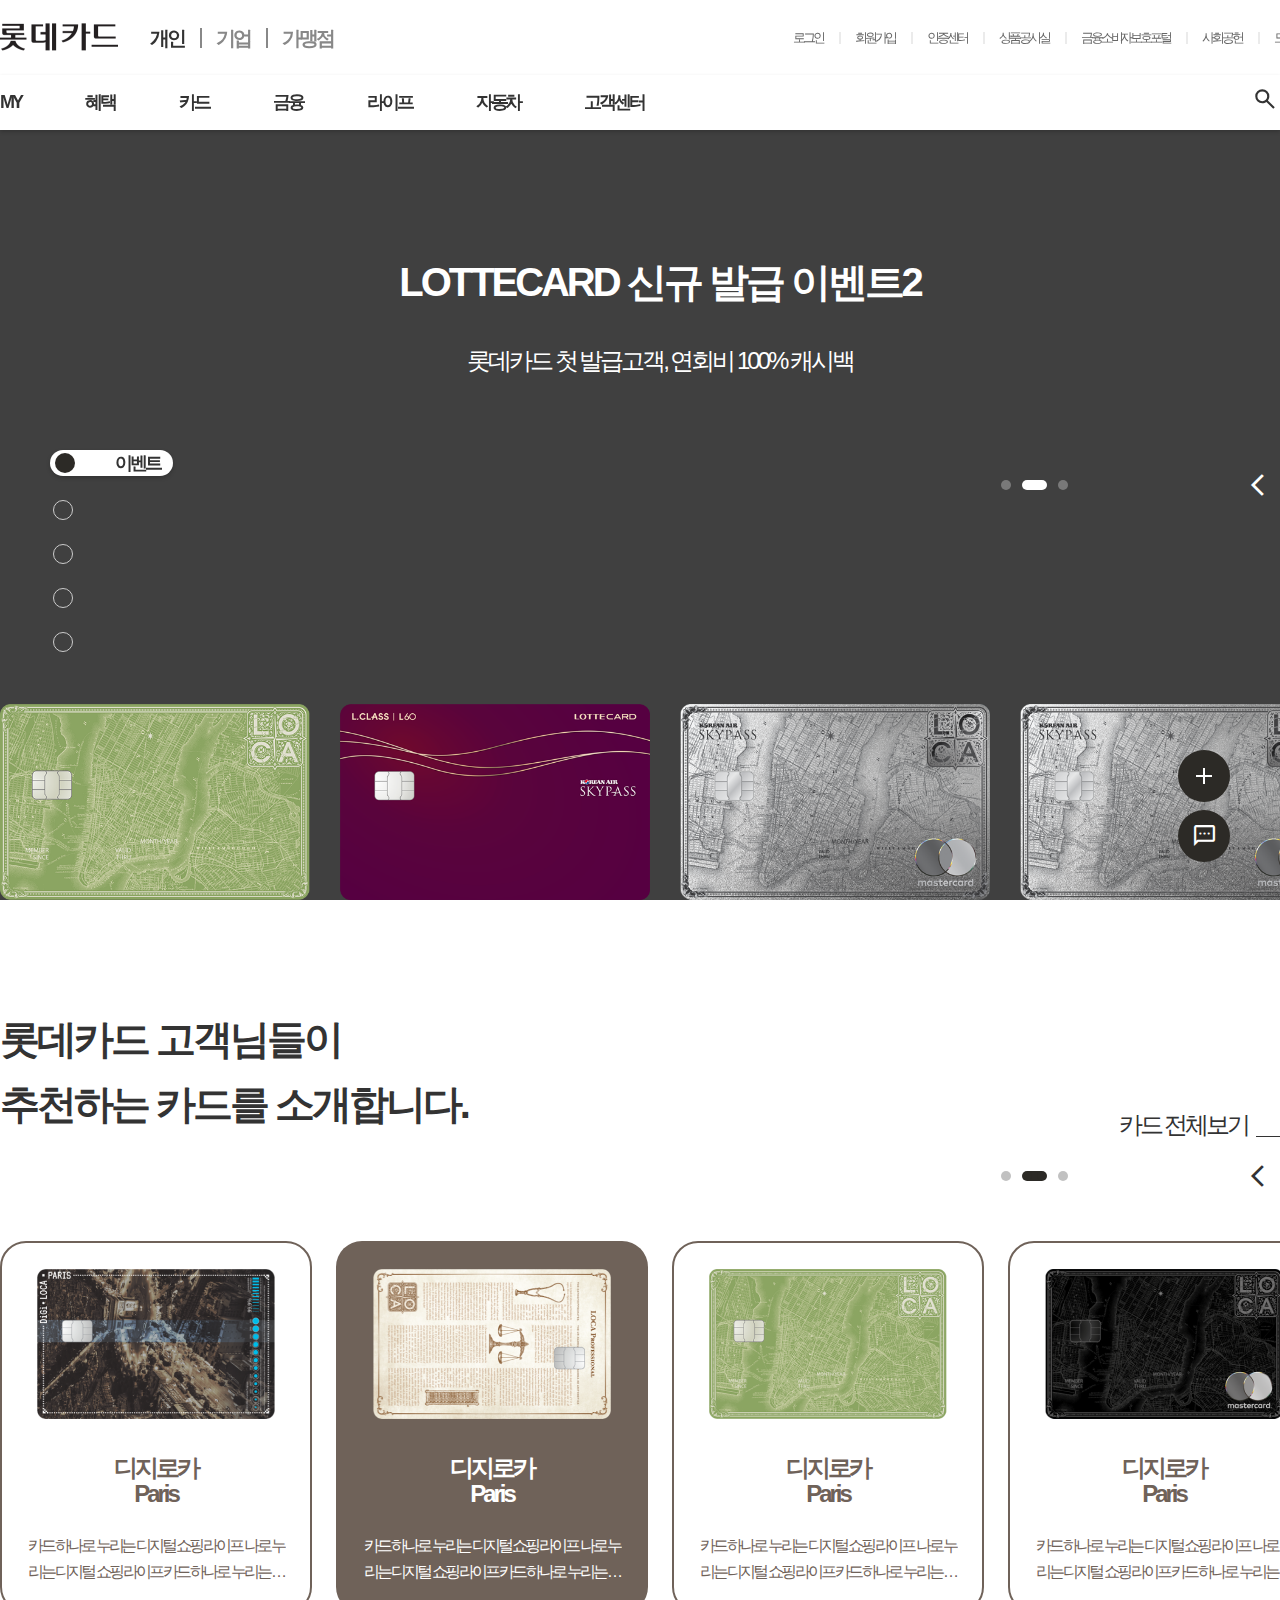
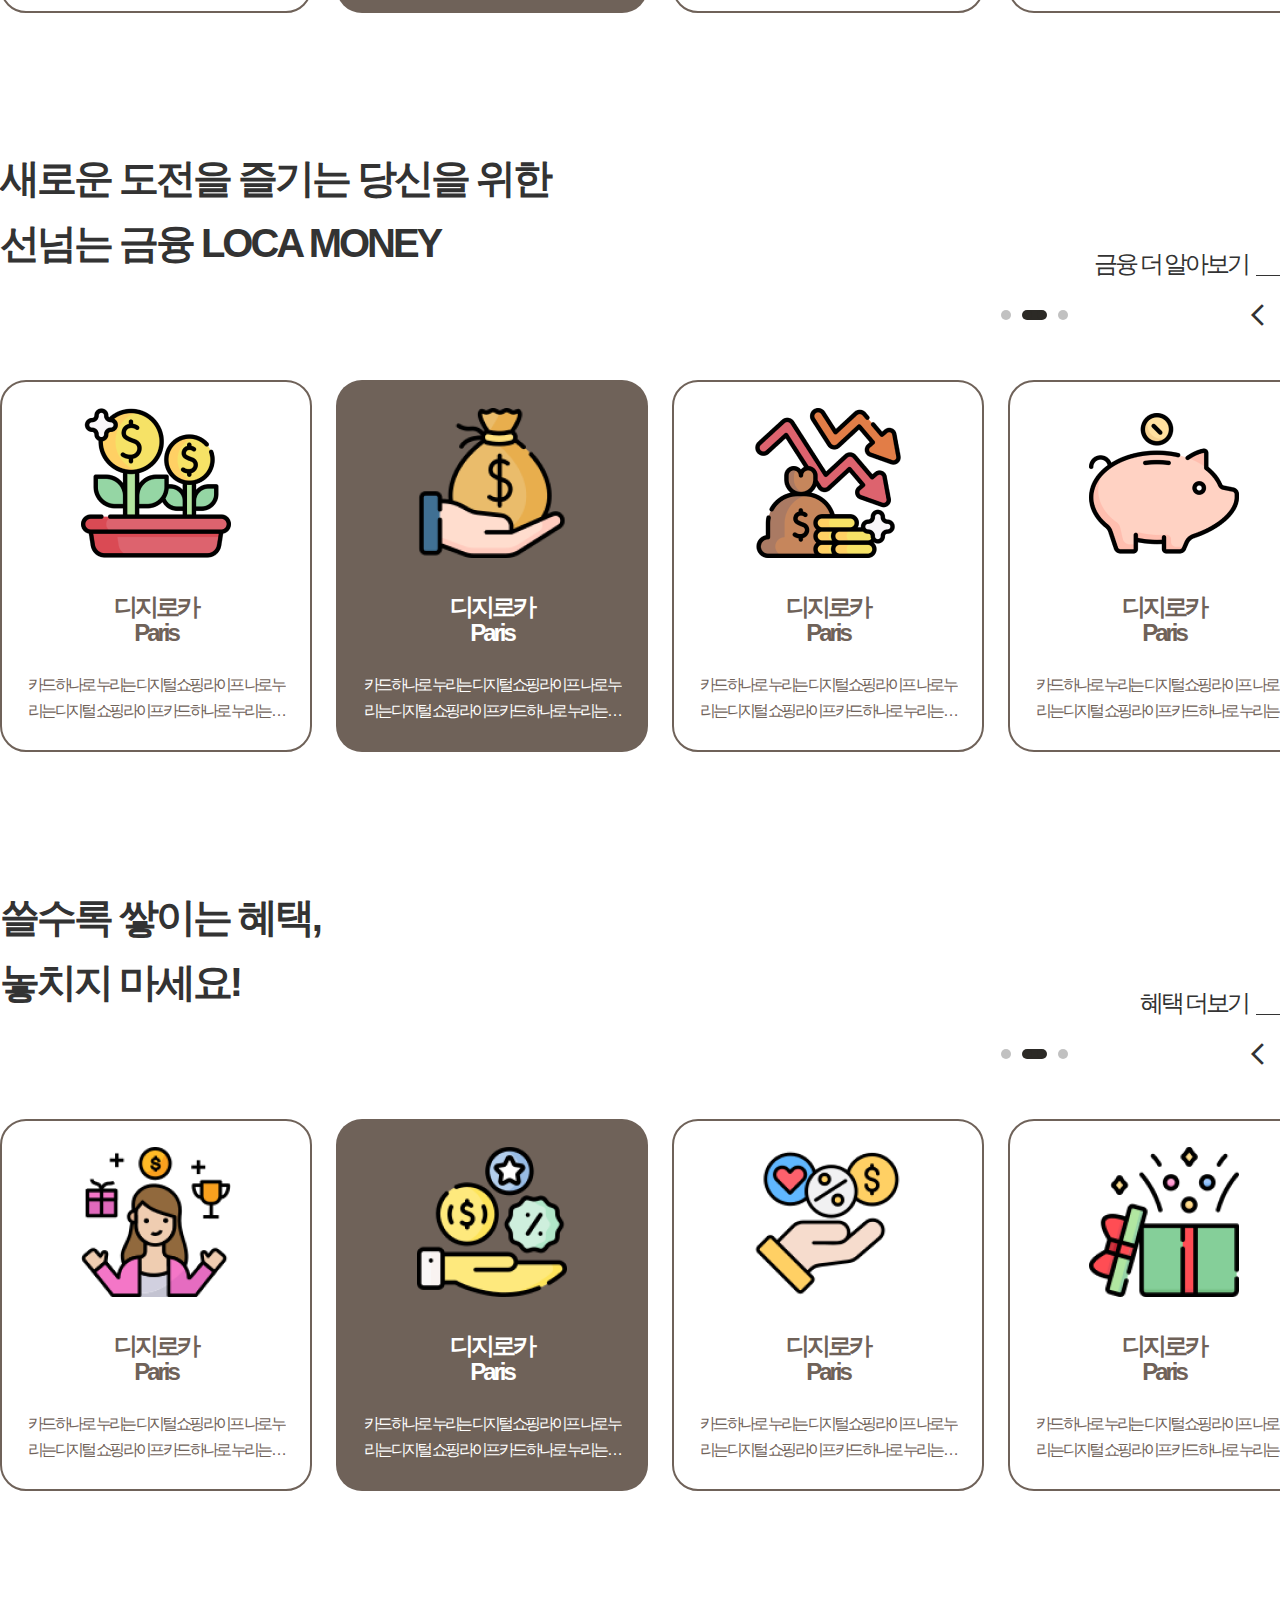
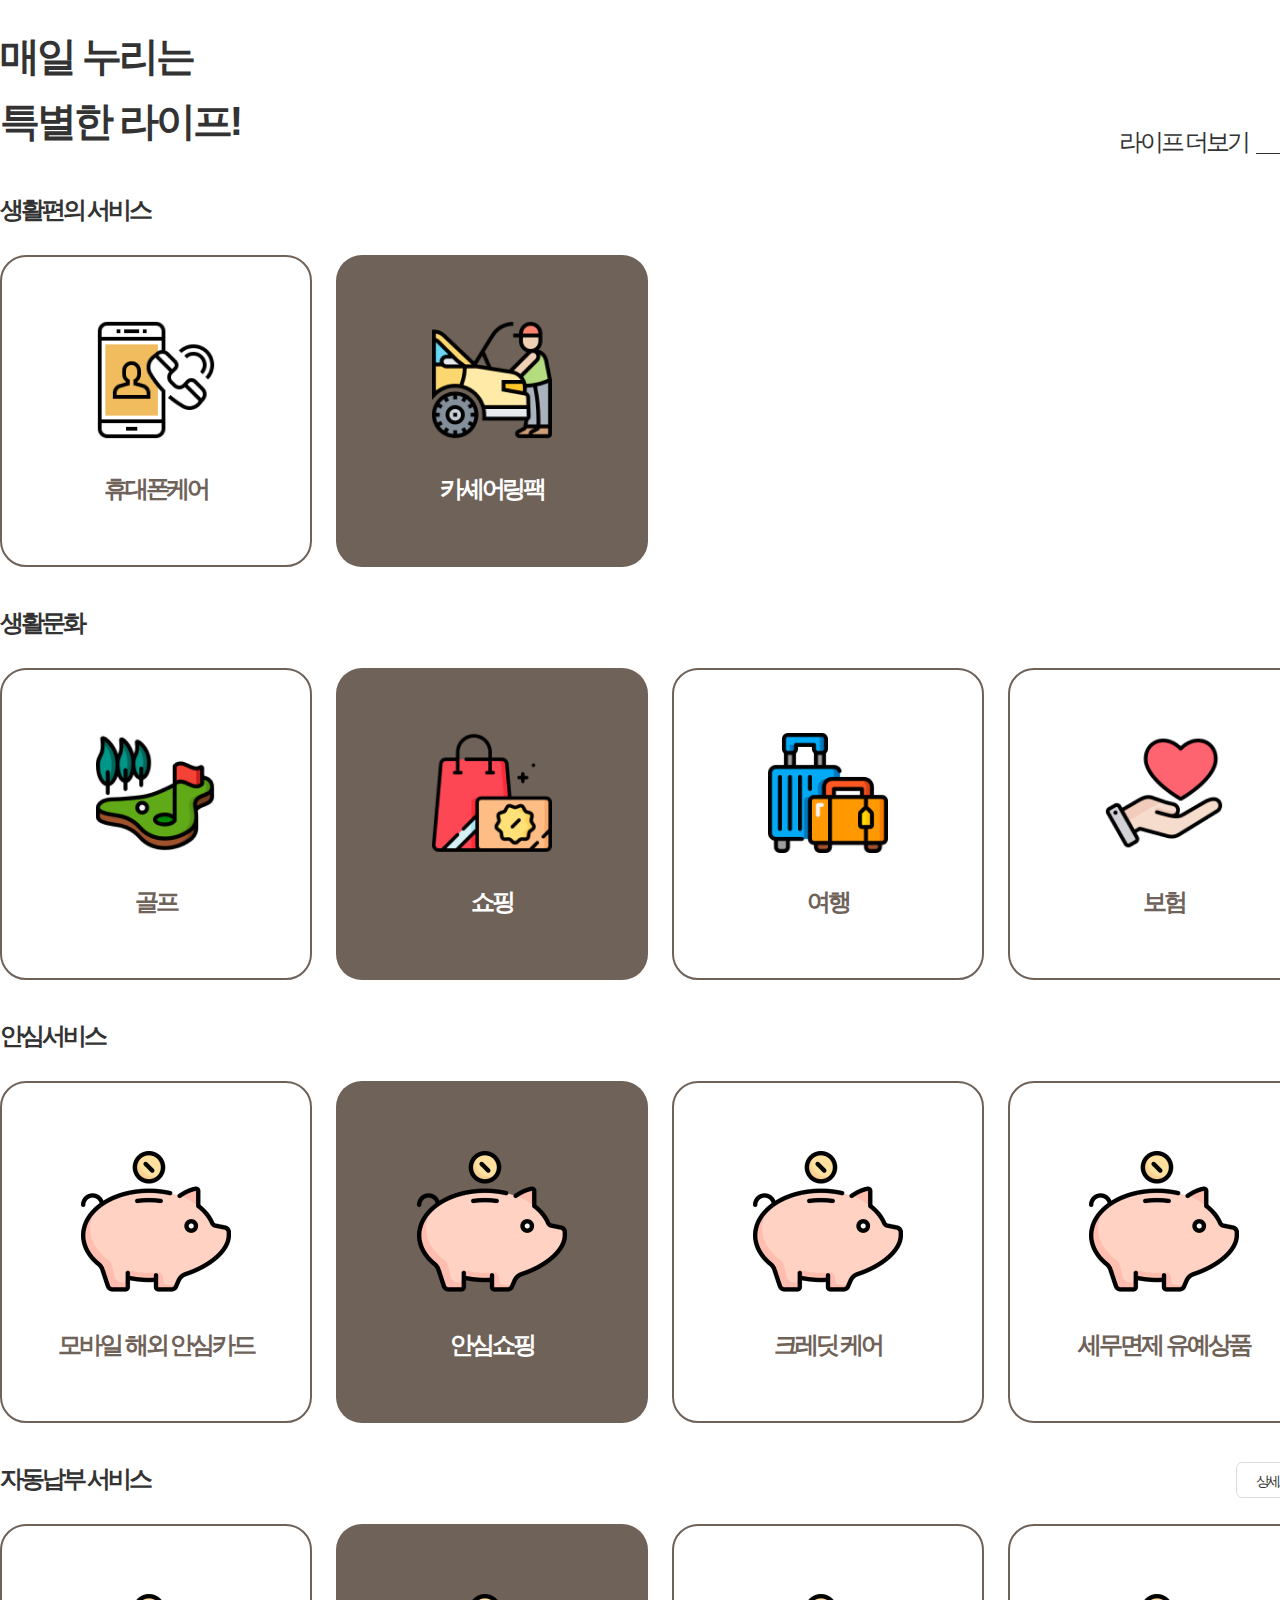
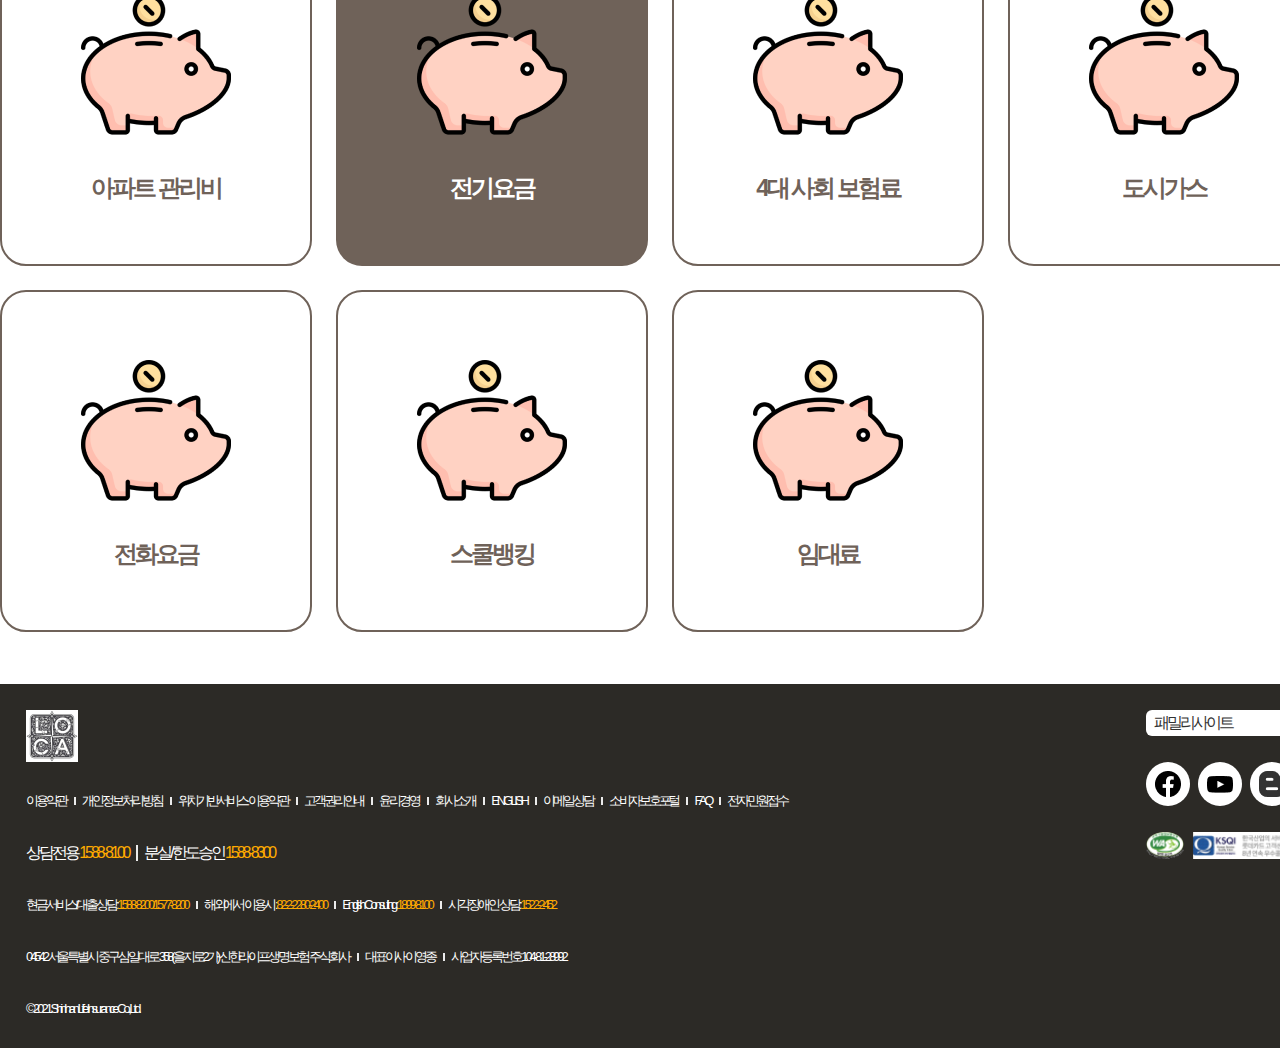
==== index.html @ 41443b71 "gnb text" ====
<!DOCTYPE html>
<html lang="ko">
<head>
  <meta charset="UTF-8">
  <meta name="viewport" content="width=device-width, initial-scale=1.0">
  <title>롯데카드</title>
  <link rel="stylesheet" href="css/reset.css">
  <link rel="stylesheet" href="css/layout.css">
  <link rel="stylesheet" href="css/common.css">
  <link rel="stylesheet" href="css/content.css">
  <link rel="stylesheet" href="https://fonts.googleapis.com/css2?family=Material+Symbols+Outlined:opsz,wght,FILL,GRAD@20..48,100..700,0..1,-50..200" />
  <script src="js/common.js" defer></script>
  <!-- 검색엔진 넣기 -->
  <!-- 파비콘 -->
  <link rel="apple-touch-icon" sizes="57x57" href="img/favi/apple-icon-57x57.png">
  <link rel="apple-touch-icon" sizes="60x60" href="img/favi/apple-icon-60x60.png">
  <link rel="apple-touch-icon" sizes="72x72" href="img/favi/apple-icon-72x72.png">
  <link rel="apple-touch-icon" sizes="76x76" href="img/favi/apple-icon-76x76.png">
  <link rel="apple-touch-icon" sizes="114x114" href="img/favi/apple-icon-114x114.png">
  <link rel="apple-touch-icon" sizes="120x120" href="img/favi/apple-icon-120x120.png">
  <link rel="apple-touch-icon" sizes="144x144" href="img/favi/apple-icon-144x144.png">
  <link rel="apple-touch-icon" sizes="152x152" href="img/favi/apple-icon-152x152.png">
  <link rel="apple-touch-icon" sizes="180x180" href="img/favi/apple-icon-180x180.png">
  <link rel="icon" type="image/png" sizes="192x192"  href="img/favi/android-icon-192x192.png">
  <link rel="icon" type="image/png" sizes="32x32" href="img/favi/favicon-32x32.png">
  <link rel="icon" type="image/png" sizes="96x96" href="img/favi/favicon-96x96.png">
  <link rel="icon" type="image/png" sizes="16x16" href="img/favi/favicon-16x16.png">
  <link rel="manifest" href="img/favi/manifest.json">
  <meta name="msapplication-TileColor" content="#ffffff">
  <meta name="msapplication-TileImage" content="img/favi/ms-icon-144x144.png">
  <meta name="theme-color" content="#ffffff">
</head>
<body> <!--all-menu 클래스 일 때 wrapper display:none; -->  <!--src-open 클래스 일 때 dim처리 --> 
  <div class="wrapper"> 
    <!-- header (s) -->
    <header> <!--sticky 클래스 추가 되었을때 스크립트작업--> 
      <!-- header 상단 (s) -->
      <div class="top-area">
        <div class="top-wrap">
          <div class="left">
            <h1 class="logo">
              <a href="#">
                <span class="blind">롯데카드</span>
              </a>
            </h1>
            <ul class="business-list">
              <li class="on">  <!-- on 클래스 스크립트 작업 -->
                <a href="#">개인</a>
              </li>
              <li>
                <a href="#">기업</a>
              </li>
              <li>
                <a href="#">가맹점</a>
              </li>
              
            </ul>
          </div>
          <ul class="until-list">
            <li>
              <a href="#">로그인</a>
            </li>
            <li>
              <a href="#">회원가입</a>
            </li>
            <li>
              <a href="#">인증센터</a>
            </li>
            <li>
              <a href="#">상품공시실</a>
            </li>
            <li>
              <a href="#">금융소비자보호포털</a>
            </li>
            <li>
              <a href="#">사회공헌</a>
            </li>
            <li>
              <a href="#">모바일</a>
            </li>
          </ul>
        </div>
      </div>
      <!-- header 상단 (e) -->

      <!-- header 하단 (s) -->
      <div class="gnb-area">
        <nav class="gnb-wrap container">
          <ul class="menu-list">
            <li> <!-- on 클래스 들어 왔을 때 sub-area block-->
              <a href="#">MY</a>
              <!-- gnb 열렸을 떄 -->
              <div class="sub-area">
                <ul class="depth2-list">
                  <li>
                    <a href="#">이용한도</a>
                    <ul class="depth3-list">
                      <li>
                        <a href="#"></a>
                      </li>
                      <li>
                        <a href="#">이용한도 조회</a>
                      </li>
                      <li>
                        <a href="#">이용한도 상향</a>
                      </li>
                      <li>
                        <a href="#">이용한도 하향</a>
                      </li>
                      <li>
                        <a href="#">업종별 특별한도</a>
                      </li>
                      <li>
                        <a href="#">가족카드 이용한도 변경</a>
                      </li>
                    </ul>
                  </li>
                  <li>
                    <a href="#">이용내역</a>
                    <ul class="depth3-list">
                      <li>
                        <a href="#">이용내역(매출전표)</a>
                      </li>
                      <li>
                        <a href="#">이용대금명세서</a>
                      </li>
                      <li>
                        <a href="#">결제예정금액</a>
                      </li>
                      <li>
                        <a href="#">소득공제내역</a>
                      </li>
                      <li>
                        <a href="#">세금 신고용 이용내역</a>
                      </li>
                      <li>
                        <a href="#">교통ㆍ하이패스 이용내역</a>
                      </li>
                    </ul>
                  </li>
                  <li>
                    <a href="#">이용금액결제</a>
                    <ul class="depth3-list">
                      <li>
                        <a href="#">즉시결제</a>
                      </li>
                      <li>
                        <a href="#">결제대금 연기</a>
                      </li>
                      <li>
                        <a href="#">분할납부(할부전환)</a>
                      </li>
                      <li>
                        <a href="#">일부결제금액이월약정(리볼빙)</a>
                      </li>
                      <li>
                        <a href="#">포인트연계할부(세이브)</a>
                      </li>
                      <li>
                        <a href="#">가상계좌 신청ㆍ조회</a>
                      </li>
                      <li>
                        <a href="#">이용금액 입금내역</a>
                      </li>
                      <li>
                        <a href="#">포인트플러스 GRANDE카드 선결제</a>
                      </li>
                    </ul>
                  </li>
                  <li>
                    <a href="#">카드정보관리</a>
                    <ul class="depth3-list">
                      <li>
                        <a href="#">보유카드조회</a>
                      </li>
                      <li>
                        <a href="#">카드비밀번호 등록ㆍ변경</a>
                      </li>
                      <li>
                        <a href="#">명세서수령방법 변경</a>
                      </li>
                      <li>
                        <a href="#">결제일 변경</a>
                      </li>
                      <li>
                        <a href="#">결제계좌 변경</a>
                      </li>
                      <li>
                        <a href="#">카드해지신청</a>
                      </li>
                    </ul>
                  </li>
                  <li>
                    <a href="#">나의정보관리</a>
                    <ul class="depth3-list">
                      <li>
                        <a href="#">나의정보 조회ㆍ변경</a>
                      </li>
                      <li>
                        <a href="#">온라인회원탈퇴</a>
                      </li>
                      <li>
                        <a href="#">알림서비스</a>
                      </li>
                      <li>
                        <a href="#">고액결제알림</a>
                      </li>
                      <li>
                        <a href="#">알림 설정</a>
                      </li>
                    </ul>
                  </li>
                  <li>
                    <a href="#">가족카드조회</a>
                    <ul class="depth3-list">
                      <li>
                        <a href="#">이용내역(매출전표)</a>
                      </li>
                      <li>
                        <a href="#">교통ㆍ하이패스 이용내역</a>
                      </li>
                      <li>
                        <a href="#">가족카드 이용한도</a>
                      </li>
                      <li>
                        <a href="#">단기카드대출 신청</a>
                      </li>
                    </ul>
                  </li>
                </ul>
              </div>
            </li>
            <li>
              <a href="#">혜택</a>
              <div class="sub-area">
                <ul class="depth2-list">
                  <li>
                    <a href="#">TOUCH</a>
                  </li>
                  <li>
                    <a href="#">친구에게 카드추천(이벤트)</a>
                  </li>
                  <li>
                    <a href="#">이벤트</a>
                    <ul class="depth3-list">
                      <li>
                        <a href="#">진행 이벤트</a>
                      </li>
                      <li>
                        <a href="#">지난 이벤트</a>
                      </li>
                      <li>
                        <a href="#">이벤트 당첨확인</a>
                      </li>
                    </ul>
                  </li>
                  <li>
                    <a href="#">포인트·마일리지</a>
                    <ul class="depth3-list">
                      <li>
                        <a href="#">포인트 안내</a>
                      </li>
                      <li>
                        <a href="#">포인트 조회</a>
                      </li>
                      <li>
                        <a href="#">포인트 전환</a>
                      </li>
                      <li>
                        <a href="#">포인트 사용</a>
                      </li>
                      <li>
                        <a href="#">포인트 기부</a>
                      </li>
                      <li>
                        <a href="#">포인트 이용안내</a>
                      </li>
                    </ul>
                  </li>
                  <li>
                    <a href="#">롯데카드 혜택</a>
                    <ul class="depth3-list">
                      <li>
                        <a href="#">연간서비스이용내역</a>
                      </li>
                    </ul>
                  </li>
                  <li>
                    <a href="#">정부지원 혜택</a>
                    <ul class="depth3-list">
                      <li>
                        <a href="#">교육급여 학습특별지원금</a>
                      </li>
                      <li>
                        <a href="#">상생 소비지원금</a>
                      </li>
                      <li>
                        <a href="#">국가바우처</a>
                      </li>
                      <li>
                        <a href="#">경차유류세환급</a>
                      </li>
                    </ul>
                  </li>
                </ul>
              </div>
            </li>
            <li>
              <a href="#">카드</a>
              <div class="sub-area">
                <ul class="depth2-list">
                  <li>
                    <a href="#">브랜드카드</a>
                    <ul class="depth3-list">
                      <li>
                        <a href="#">디지로카 City Edition</a>
                      </li>
                      <li>
                        <a href="#">LOCA</a>
                      </li>
                      <li>
                        <a href="#">LOCA LIKIT</a>
                      </li>
                      <li>
                        <a href="#">I'm</a>
                      </li>
                      <li>
                        <a href="#">롯데백화점 AVENUEL카드</a>
                      </li>
                      <li>
                        <a href="#">Flex카드</a>
                      </li>
                    </ul>
                  </li>
                  <li>
                    <a href="#">카드신청</a>
                    <ul class="depth3-list">
                      <li>
                        <a href="#">프리미엄 카드</a>
                      </li>
                      <li>
                        <a href="#">신용카드</a>
                      </li>
                      <li>
                        <a href="#">제휴카드</a>
                      </li>
                      <li>
                        <a href="#">체크카드</a>
                      </li>
                      <li>
                        <a href="#">가족카드</a>
                      </li>
                      <li>
                        <a href="#">상품권·기프트카드</a>
                      </li>
                    </ul>
                  </li>
                  <li>
                    <a href="#">이용안내</a>
                    <ul class="depth3-list">
                      <li>
                        <a href="#">카드신청</a>
                      </li>
                      <li>
                        <a href="#">신청내역ㆍ배송 조회</a>
                      </li>
                      <li>
                        <a href="#">잔액ㆍ이용내역 조회</a>
                      </li>
                      <li>
                        <a href="#">환불ㆍ포인트전환ㆍ기부</a>
                      </li>
                      <li>
                        <a href="#">인터넷사용ㆍ소득공제 등록</a>
                      </li>
                      <li>
                        <a href="#">티니패스 카드(용돈카드)</a>
                      </li>
                    </ul>
                  </li>
                  <li>
                    <a href="#">카드 발급·수령</a>
                    <ul class="depth3-list">
                      <li>
                        <a href="#">발급안내</a>
                      </li>
                      <li>
                        <a href="#">발급상황 조회</a>
                      </li>
                      <li>
                        <a href="#">카드 사용등록</a>
                      </li>
                      <li>
                        <a href="#">이용안내</a>
                      </li>
                    </ul>
                  </li>
                  <li>
                    <a href="#">titled2</a>
                    <ul class="depth3-list">
                      <li>
                        <a href="#">titled3</a>
                      </li>
                      <li>
                        <a href="#">titled3</a>
                      </li>
                      <li>
                        <a href="#">titled3</a>
                      </li>
                    </ul>
                  </li>
                </ul>
              </div>
            </li>
            <li>
              <a href="#">금융</a>
              <div class="sub-area">
                <ul class="depth2-list">
                  <li>
                    <a href="#">LOCA MONEY-단기카드대출</a>
                    <ul class="depth3-list">
                      <li>
                        <a href="#">이용안내</a>
                      </li>
                      <li>
                        <a href="#">신청</a>
                      </li>
                      <li>
                        <a href="#">신청결과조회</a>
                      </li>
                    </ul>
                  </li>
                  <li>
                    <a href="#">LOCA MONEY-장기카드대출</a>
                    <ul class="depth3-list">
                      <li>
                        <a href="#">이용안내</a>
                      </li>
                      <li>
                        <a href="#">신청</a>
                      </li>
                      <li>
                        <a href="#">신청결과조회</a>
                      </li>
                    </ul>
                  </li>
                  <li>
                    <a href="#">LOCA MONEY-마이너스카드</a>
                    <ul class="depth3-list">
                      <li>
                        <a href="#">정보조회</a>
                      </li>
                    </ul>
                  </li>
                  <li>
                    <a href="#">일부결제금액이월약정(리볼빙)</a>
                    <ul class="depth3-list">
                      <li>
                        <a href="#">이용안내</a>
                      </li>
                      <li>
                        <a href="#">신청</a>
                      </li>
                      <li>
                        <a href="#">정보조회·변경·해지</a>
                      </li>
                      <li>
                        <a href="#">수수료납부조회</a>
                      </li>
                    </ul>
                  </li>
                  <li>
                    <a href="#">신용대출</a>
                    <ul class="depth3-list">
                      <li>
                        <a href="#">대출내역조회</a>
                      </li>
                    </ul>
                  </li>
                  <li>
                    <a href="#">할부금융</a>
                    <ul class="depth3-list">
                      <li>
                        <a href="#">일반대출</a>
                      </li>
                      <li>
                        <a href="#">공공임대 전세대출</a>
                      </li>
                      <li>
                        <a href="#">스탁론</a>
                      </li>
                    </ul>
                  </li>
                </ul>
              </div>
            </li>
            <li>
              <a href="#">라이프</a>
              <div class="sub-area">
                <ul class="depth2-list">
                  <li>
                    <a href="#">생활문화 서비스</a>
                    <ul class="depth3-list">
                      <li>
                        <a href="#">쇼핑</a>
                      </li>
                      <li>
                        <a href="#">여행</a>
                      </li>
                      <li>
                        <a href="#">보험</a>
                      </li>
                    </ul>
                  </li>
                  <li>
                    <a href="#">요금납부 서비스</a>
                    <ul class="depth3-list">
                      <li>
                        <a href="#">자동납부</a>
                      </li>
                    </ul>
                  </li>
                  <li>
                    <a href="#">프리미엄 서비스</a>
                    <ul class="depth3-list">
                      <li>
                        <a href="#">모빌리티팩</a>
                      </li>
                      <li>
                        <a href="#">컬쳐DC</a>
                      </li>
                      <li>
                        <a href="#">휴대폰케어</a>
                      </li>
                      <li>
                        <a href="#">안심쇼핑</a>
                      </li>
                      <li>
                        <a href="#">올마이카</a>
                      </li>
                    </ul>
                  </li>
                  <li>
                    <a href="#">편의 서비스</a>
                    <ul class="depth3-list">
                      <li>
                        <a href="#">채무면제ㆍ유예상품</a>
                      </li>
                      <li>
                        <a href="#">카드본인확인서비스</a>
                      </li>
                      <li>
                        <a href="#">서울시 버스노선변경 알림</a>
                      </li>
                    </ul>
                  </li>
                  <li>
                    <a href="#">해외이용 서비스</a>
                    <ul class="depth3-list">
                      <li>
                        <a href="#">해외이용 안심설정</a>
                      </li>
                      <li>
                        <a href="#">해외 원화승인 차단</a>
                      </li>
                      <li>
                        <a href="#">해외이용 사전할부예약</a>
                      </li>
                      <li>
                        <a href="#">모바일해외안심카드</a>
                      </li>
                    </ul>
                  </li>
                  <li>
                    <a href="#">LIFE ZINE</a>
                  </li>
                </ul>
              </div>
            </li>
            <li>
              <a href="#">자동차</a>
              <div class="sub-area">
                <ul class="depth2-list">
                  <li>
                    <a href="#">신차일시불</a>
                  </li>
                  <li>
                    <a href="#">오토할부</a>
                  </li>
                  <li>
                    <a href="#">카드할부</a>
                  </li>
                </ul>
              </div>
            </li>
            <li>
              <a href="#">고객센터</a>
              <div class="sub-area">
                <ul class="depth2-list">
                  <li>
                    <a href="#">자주 하는 질문(FAQ)</a>
                    <ul class="depth3-list">
                      <li>
                        <a href="#">이메일상담</a>
                      </li>
                      <li>
                        <a href="#">상담내역조회</a>
                      </li>
                      <li>
                        <a href="#">장애인 회원 상담 안내</a>
                      </li>
                    </ul>
                  </li>
                  <li>
                    <a href="#">분실신고</a>
                    <ul class="depth3-list">
                      <li>
                        <a href="#">분실신고 해제</a>
                      </li>
                      <li>
                        <a href="#">타사카드 분실신고 조회</a>
                      </li>
                      <li>
                        <a href="#">카드 재발급</a>
                      </li>
                    </ul>
                  </li>
                  <li>
                    <a href="#">이용안내</a>
                    <ul class="depth3-list">
                      <li>
                        <a href="#">웹사이트 보안프로그램</a>
                      </li>
                      <li>
                        <a href="#">카드센터 안내</a>
                      </li>
                      <li>
                        <a href="#">ARS번호 이용안내</a>
                      </li>
                      <li>
                        <a href="#">교통카드</a>
                      </li>
                      <li>
                        <a href="#">이용약관</a>
                      </li>
                    </ul>
                  </li>
                  <li>
                    <a href="#">로카페이</a>
                    <ul class="depth3-list">
                      <li>
                        <a href="#">로카페이 이용안내</a>
                      </li>
                    </ul>
                  </li>
                  <li>
                    <a href="#">결제 서비스</a>
                    <ul class="depth3-list">
                      <li>
                        <a href="#">간편결제</a>
                      </li>
                      <li>
                        <a href="#">일반결제</a>
                      </li>
                      <li>
                        <a href="#">핸드페이</a>
                      </li>
                    </ul>
                  </li>
                  <li>
                    <a href="#">개인신용정보 관리보호</a>
                  </li>
                  <li>
                    <a href="#">금융소비자보호포털</a>
                  </li>
                  <li>
                    <a href="#">할부철회 · 항변 신청</a>
                  </li>
                  <li>
                    <a href="#">공지사항</a>
                  </li>
                  <li>
                    <a href="#">제증명발급</a>
                    <ul class="depth3-list">
                      <li>
                        <a href="#">부채증명서 발급 신청</a>
                      </li>
                      <li>
                        <a href="#">증명서 발급내역</a>
                      </li>
                    </ul>
                  </li>
                </ul>
              </div>
            </li>
          </ul>

          <ul class="ico-btn-list">
            <li>
              <button type="button" class="btn-search">
                <span class="blind">검색</span>
                <span class="material-symbols-outlined" aria-hidden="true">
                  search
                </span>
              </button>
              <button type="button" class="btn-search-close">
                <span class="blind">닫기</span>
                <span class="material-symbols-outlined" aria-hidden="true">
                  close
                </span>
              </button>
            </li>
            <li>
              <button type="button" class="btn-all-menu">
                <span class="blind">전체메뉴</span>
                <span class="material-symbols-outlined" aria-hidden="true">
                  menu
                </span>
              </button>
            </li>
          </ul>
        </nav>
      </div>
      <!-- header 하단 (e) -->

      <!-- 검색 영역 (s) -->
      <div class="search-contain">
        <div class="container"> <!--가운데 정렬 클래스명 변수 지정-->
          <div class="search-area">
            <div class="search-bar">
              <div class="ipt-wrap">
                <input type="text" class="ipt" id="search-ipt" title="검색어" placeholder="검색어를 입력해주세요.">
                <button type="button" class="ico-btn-del ico-font" id="search-btn-del">
                  <span class="material-symbols-outlined" aria-hidden="true">
                    close
                  </span>
                  <span class="blind">해당 입력 필드 값 삭제</span>
                </button>
              </div>
              <button class="ico-btn-search">
                <span class="material-symbols-outlined ico-font" aria-hidden="true">
                  search
                </span>
                <span class="blind">검색</span>
              </button>
            </div>
          </div>
          <div class="search-suggest-area">
            <div class="recom-search">
              <strong class="tit">추천검색어</strong>
              <ol class="num-list round">
                <li>신용카드</li>
                <li>신용카드</li>
                <li>신용카드</li>
                <li>신용카드</li>
                <li>신용카드</li>
                <li>신용카드</li>
                <li>신용카드</li>
                <li>신용카드</li>
                <li>신용카드</li>
                <li>신용카드</li>
              </ol>
            </div>
            <div class="real-time-search">
              <strong class="tit">실시간검색어</strong>
              <ol class="num-list time">
                <li>
                  <a href="#" class="block">
                    <span>한도</span>
                    <span class="state same">
                      <span class="blind">순위 동일</span>
                    </span>
                  </a>
                </li>
                <li>
                  <a href="#" class="block">
                    <span>한도</span>
                    <span class="state increase">
                      <span class="blind">순위 상승</span>
                    </span>
                  </a>
                </li>
                <li>
                  <a href="#" class="block">
                    <span>한도</span>
                    <span class="state descent">
                      <span class="blind">순위 하강</span>
                    </span>
                  </a>
                </li>
                <li>
                  <a href="#" class="block">
                    <span>한도</span>
                    <span class="state same">
                      <span class="blind">순위 동일</span>
                    </span>
                  </a>
                </li>
                <li>
                  <a href="#" class="block">
                    <span>한도</span>
                    <span class="state same">
                      <span class="blind">순위 동일</span>
                    </span>
                  </a>
                </li>
                <li>
                  <a href="#" class="block">
                    <span>한도</span>
                    <span class="state same">
                      <span class="blind">순위 동일</span>
                    </span>
                  </a>
                </li>
                <li>
                  <a href="#" class="block">
                    <span>한도</span>
                    <span class="state same">
                      <span class="blind">순위 동일</span>
                    </span>
                  </a>
                </li>
                <li>
                  <a href="#" class="block">
                    <span>한도</span>
                    <span class="state same">
                      <span class="blind">순위 동일</span>
                    </span>
                  </a>
                </li>
                <li>
                  <a href="#" class="block">
                    <span>한도</span>
                    <span class="state same">
                      <span class="blind">순위 동일</span>
                    </span>
                  </a>
                </li>
                <li>
                  <a href="#" class="block">
                    <span>한도</span>
                    <span class="state same">
                      <span class="blind">순위 동일</span>
                    </span>
                  </a>
                </li>
              </ol>
            </div>
          </div>
        </div>
      </div>
      <!-- 검색 영역 (e) -->
    </header>
    <!-- header (e) -->
    <main>
      <nav class="scroll-navi">
        <ul class="menu-list">
          <li class="on">
              <a href="#section-1">
                <span>이벤트</span>
              </a>
          </li>
          <li>
            <a href="#section-2">
              <span class="blind">카드</span>
            </a>
          </li>
          <li>
            <a href="#section-3">
              <span class="blind">금융</span>
            </a>
          </li>
          <li>
            <a href="#section-4">
              <span class="blind">혜택</span>
            </a>
          </li>
          <li>
            <a href="#section-5">
              <span class="blind">라이프</span>
            </a>
          </li>
        </ul>
      </nav>

      <div class="section full" id="section-1">
        <div class="slide-wrapper main-bnr">
          <div class="card-info">
            카드이벤트정보
          </div>
          <ul class="slide-list">
            <li> <!--active 클래스 들어왔을 때 -->
              <a href="#" class="main-con">
                <div class="info">
                  <h2 class="tit">LOTTECARD 신규 발급 이벤트1</h2>
                  <p class="desc">롯데카드 첫 발급고객, 연회비 100% 캐시백</p>
                </div>
                <div class="img-wrap">
                  <img src="img/img_bnr_card_01.png" alt="">
                </div>
              </a>
            </li>
            <li> 
              <a href="#" class="main-con">
                <div class="info">
                  <h2 class="tit">LOTTECARD 신규 발급 이벤트2</h2>
                  <p class="desc">롯데카드 첫 발급고객, 연회비 100% 캐시백</p>
                </div>
                <div class="img-wrap">
                  <img src="img/img_bnr_card_02.png" alt="">
                </div>
              </a>
            </li>
            <li> 
              <a href="#" class="main-con">
                <div class="info">
                  <h2 class="tit">LOTTECARD 신규 발급 이벤트3</h2>
                  <p class="desc">롯데카드 첫 발급고객, 연회비 100% 캐시백</p>
                </div>
                <div class="img-wrap">
                  <img src="img/img_bnr_card_03.png" alt="">
                </div>
              </a>
            </li>
            <li> 
              <a href="#" class="main-con">
                <div class="info">
                  <h2 class="tit">LOTTECARD 신규 발급 이벤트4</h2>
                  <p class="desc">롯데카드 첫 발급고객, 연회비 100% 캐시백</p>
                </div>
                <div class="img-wrap">
                  <img src="img/img_bnr_card_03.png" alt="">
                </div>
              </a>
            </li>
            <li> 
              <a href="#" class="main-con">
                <div class="info">
                  <h2 class="tit">LOTTECARD 신규 발급 이벤트5</h2>
                  <p class="desc">롯데카드 첫 발급고객, 연회비 100% 캐시백</p>
                </div>
                <div class="img-wrap">
                  <img src="img/img_bnr_card_03.png" alt="">
                </div>
              </a>
            </li>
            
          </ul>
          <div class="btn-area white"> <!--white 클래스 배너에서만 넣기-->
            <button type="button" class="prev-btn">
              <span class="blind">이전버튼</span>
              <span class="material-symbols-outlined ico-font" aria-hidden="true">
                arrow_back_ios
              </span>
            </button>
            <button type="button" class="next-btn">
              <span class="blind">다음버튼</span>
              <span class="material-symbols-outlined ico-font" aria-hidden="true">
                arrow_forward_ios
              </span>
            </button>
          </div>
          <div class="control-area white"> <!--white 클래스 배너에서만 넣기-->
            <div class="indicator">
              <button type="button" class="bullet">
                <span class="blind">첫번쨰 슬라이드</span>  <!-- blind 스크립트로 넣어야함 -->
              </button>
              <button type="button" class="bullet active"> <!-- active 스크립트 작업해야함 -->
                <span class="blind">두번째 슬라이드</span>
              </button>
              <button type="button" class="bullet">
                <span class="blind">세번째 슬라이드</span>
              </button>
            </div>
            <button type="button" class="stop">
              <span class="blind">정지</span>
            </button>
            <button type="button" class="play">
              <span class="blind">재생</span>
            </button>
          </div>
        </div>
      </div>

      <div class="section container" id="section-2">
        <div class="inner">
          <div class="tit-area main"> 
            <h2 class="main-tit">롯데카드 고객님들이 <br> 추천하는 카드를 소개합니다.</h2>
          </div>
          
          <div class="slide-wrapper">
            <div class="slide-items">
              <ul class="slide-list item-list card">
                <li>
                  <a href="#" class="info-box">
                    <div class="img-wrap">
                      <img src="img/img_card_01.png" alt="">
                    </div> 
                    <div class="info">
                      <strong class="tit"><span class="blind">카드명</span>디지로카<br> Paris</strong>
                      <p class="desc">카드 하나로 누리는 디지털 쇼핑 라이프 나로 누리는 디지털 쇼핑 라이프 카드 하나로 누리는 디지털 쇼핑 라이프 나로 누리는 디지털 쇼핑 라이프</p>
                    </div>
                  </a>
                  <div class="link-btn-area">
                    <button type="button" class="btn-link-card">카드비교함 담기</button>
                  </div>
                </li>
                <li class="on"> <!-- on클래스 스크립트 작업  / li:hover시 on클래스 빠짐 -->
                  <a href="#" class="info-box">
                    <div class="img-wrap">
                      <img src="img/img_card_02.png" alt=""> 
                    </div>
                    <div class="info">
                      <strong class="tit"><span class="blind">카드명</span>디지로카<br> Paris</strong>
                      <p class="desc">카드 하나로 누리는 디지털 쇼핑 라이프 나로 누리는 디지털 쇼핑 라이프 카드 하나로 누리는 디지털 쇼핑 라이프 나로 누리는 디지털 쇼핑 라이프</p>
                    </div>
                  </a>
                  <div class="link-btn-area">
                    <button type="button" class="btn-link-card">카드비교함 담기</button>
                  </div>
                </li>
                <li>
                  <a href="#" class="info-box">
                    <div class="img-wrap">
                      <img src="img/img_card_03.png" alt="">
                    </div>
                    <div class="info">
                      <strong class="tit"><span class="blind">카드명</span>디지로카<br> Paris</strong>
                      <p class="desc">카드 하나로 누리는 디지털 쇼핑 라이프 나로 누리는 디지털 쇼핑 라이프 카드 하나로 누리는 디지털 쇼핑 라이프 나로 누리는 디지털 쇼핑 라이프</p>
                    </div>
                  </a>
                  <div class="link-btn-area">
                    <button type="button" class="btn-link-card">카드비교함 담기</button>
                  </div>
                </li>
                <li>
                  <a href="#" class="info-box">
                    <div class="img-wrap">
                      <img src="img/img_card_04.png" alt=""> 
                    </div>
                    <div class="info">
                      <strong class="tit"><span class="blind">카드명</span>디지로카<br> Paris</strong>
                      <p class="desc">카드 하나로 누리는 디지털 쇼핑 라이프 나로 누리는 디지털 쇼핑 라이프 카드 하나로 누리는 디지털 쇼핑 라이프 나로 누리는 디지털 쇼핑 라이프</p>
                    </div>
                  </a>
                  <div class="link-btn-area">
                    <button type="button" class="btn-link-card">카드비교함 담기</button>
                  </div>
                </li>
              </ul>
              <div class="btn-area">
                <button type="button" class="prev-btn">
                  <span class="blind">이전버튼</span>
                  <span class="material-symbols-outlined" aria-hidden="true">
                    arrow_back_ios
                  </span>
                </button>
                <button type="button" class="next-btn">
                  <span class="blind">다음버튼</span>
                  <span class="material-symbols-outlined" aria-hidden="true">
                    arrow_forward_ios
                  </span>
                </button>
              </div>
              <div class="control-area">
                <div class="indicator">
                  <button type="button" class="bullet">
                    <span class="blind">첫번쨰 슬라이드</span>  <!-- blind 스크립트로 넣어야함 -->
                  </button>
                  <button type="button" class="bullet active"> <!-- active 스크립트 작업해야함 -->
                    <span class="blind">두번째 슬라이드</span>
                  </button>
                  <button type="button" class="bullet">
                    <span class="blind">세번째 슬라이드</span>
                  </button>
                </div>
                <button type="button" class="stop">
                  <span class="blind">정지</span>
                </button>
                <button type="button" class="play">
                  <span class="blind">재생</span>
                </button>
              </div>
            </div>
          </div>

          <div class="link-area">
            <a href="#" class="links">카드 전체보기</a>
          </div>
        </div>
      </div>

      <div class="section container" id="section-3">
        <div class="inner">
          <div class="tit-area main"> 
            <h2 class="main-tit">새로운 도전을 즐기는 당신을 위한 <br> 선넘는 금융 LOCA MONEY</h2>
          </div>
          
          <div class="slide-wrapper">
            <div class="slide-items">
              <ul class="slide-list item-list">
                <li>
                  <a href="#" class="info-box">
                    <div class="img-wrap">
                      <img src="img/img_loan_01.png" alt="">
                    </div> 
                    <div class="info">
                      <strong class="tit"><span class="blind">카드명</span>디지로카<br> Paris</strong>
                      <p class="desc">카드 하나로 누리는 디지털 쇼핑 라이프 나로 누리는 디지털 쇼핑 라이프 카드 하나로 누리는 디지털 쇼핑 라이프 나로 누리는 디지털 쇼핑 라이프</p>
                    </div>
                  </a>
                </li>
                <li class="on"> <!-- on클래스 스크립트 작업  / li:hover시 on클래스 빠짐 -->
                  <a href="#" class="info-box">
                    <div class="img-wrap">
                      <img src="img/img_loan_02.png" alt="">
                    </div>
                    <div class="info">
                      <strong class="tit"><span class="blind">카드명</span>디지로카<br> Paris</strong>
                      <p class="desc">카드 하나로 누리는 디지털 쇼핑 라이프 나로 누리는 디지털 쇼핑 라이프 카드 하나로 누리는 디지털 쇼핑 라이프 나로 누리는 디지털 쇼핑 라이프</p>
                    </div>
                  </a>
                </li>
                <li>
                  <a href="#" class="info-box">
                    <div class="img-wrap">
                      <img src="img/img_loan_03.png" alt="">
                    </div>
                    <div class="info">
                      <strong class="tit"><span class="blind">카드명</span>디지로카<br> Paris</strong>
                      <p class="desc">카드 하나로 누리는 디지털 쇼핑 라이프 나로 누리는 디지털 쇼핑 라이프 카드 하나로 누리는 디지털 쇼핑 라이프 나로 누리는 디지털 쇼핑 라이프</p>
                    </div>
                  </a>
                </li>
                <li>
                  <a href="#" class="info-box">
                    <div class="img-wrap">
                      <img src="img/img_loan_04.png" alt="">
                    </div>
                    <div class="info">
                      <strong class="tit"><span class="blind">카드명</span>디지로카<br> Paris</strong>
                      <p class="desc">카드 하나로 누리는 디지털 쇼핑 라이프 나로 누리는 디지털 쇼핑 라이프 카드 하나로 누리는 디지털 쇼핑 라이프 나로 누리는 디지털 쇼핑 라이프</p>
                    </div>
                  </a>
                </li>
              </ul>
              <div class="btn-area">
                <button type="button" class="prev-btn">
                  <span class="blind">이전버튼</span>
                  <span class="material-symbols-outlined" aria-hidden="true">
                    arrow_back_ios
                  </span>
                </button>
                <button type="button" class="next-btn">
                  <span class="blind">다음버튼</span>
                  <span class="material-symbols-outlined" aria-hidden="true">
                    arrow_forward_ios
                  </span>
                </button>
              </div>
              <div class="control-area">
                <div class="indicator">
                  <button type="button" class="bullet">
                    <span class="blind">첫번쨰 슬라이드</span>  <!-- blind 스크립트로 넣어야함 -->
                  </button>
                  <button type="button" class="bullet active"> <!-- active 스크립트 작업해야함 -->
                    <span class="blind">두번째 슬라이드</span>
                  </button>
                  <button type="button" class="bullet">
                    <span class="blind">세번째 슬라이드</span>
                  </button>
                </div>
                <button type="button" class="stop">
                  <span class="blind">정지</span>
                </button>
                <button type="button" class="play">
                  <span class="blind">재생</span>
                </button>
              </div>
            </div>
          </div>

          <div class="link-area">
            <a href="#" class="links">금융 더 알아보기</a>
          </div>
        </div>
      </div>

      <div class="section container" id="section-4">
        <div class="inner">
          <div class="tit-area main"> 
            <h2 class="main-tit">쓸수록 쌓이는 혜택, <br> 놓치지 마세요!</h2>
          </div>
          <div class="slide-wrapper">
            <div class="slide-items">
              <ul class="slide-list item-list">
                <li>
                  <a href="#" class="info-box">
                    <div class="img-wrap">
                      <img src="img/img_benefit_01.png" alt="">
                    </div> 
                    <div class="info">
                      <strong class="tit"><span class="blind">카드명</span>디지로카<br> Paris</strong>
                      <p class="desc">카드 하나로 누리는 디지털 쇼핑 라이프 나로 누리는 디지털 쇼핑 라이프 카드 하나로 누리는 디지털 쇼핑 라이프 나로 누리는 디지털 쇼핑 라이프</p>
                    </div>
                  </a>
                </li>
                <li class="on"> <!-- on클래스 스크립트 작업  / li:hover시 on클래스 빠짐 -->
                  <a href="#" class="info-box">
                    <div class="img-wrap">
                      <img src="img/img_benefit_02.png" alt=""> 
                    </div>
                    <div class="info">
                      <strong class="tit"><span class="blind">카드명</span>디지로카<br> Paris</strong>
                      <p class="desc">카드 하나로 누리는 디지털 쇼핑 라이프 나로 누리는 디지털 쇼핑 라이프 카드 하나로 누리는 디지털 쇼핑 라이프 나로 누리는 디지털 쇼핑 라이프</p>
                    </div>
                  </a>
                </li>
                <li>
                  <a href="#" class="info-box">
                    <div class="img-wrap">
                      <img src="img/img_benefit_03.png" alt="">
                    </div>
                    <div class="info">
                      <strong class="tit"><span class="blind">카드명</span>디지로카<br> Paris</strong>
                      <p class="desc">카드 하나로 누리는 디지털 쇼핑 라이프 나로 누리는 디지털 쇼핑 라이프 카드 하나로 누리는 디지털 쇼핑 라이프 나로 누리는 디지털 쇼핑 라이프</p>
                    </div>
                  </a>
                </li>
                <li>
                  <a href="#" class="info-box">
                    <div class="img-wrap">
                      <img src="img/img_benefit_04.png" alt="">
                    </div>
                    <div class="info">
                      <strong class="tit"><span class="blind">카드명</span>디지로카<br> Paris</strong>
                      <p class="desc">카드 하나로 누리는 디지털 쇼핑 라이프 나로 누리는 디지털 쇼핑 라이프 카드 하나로 누리는 디지털 쇼핑 라이프 나로 누리는 디지털 쇼핑 라이프</p>
                    </div>
                  </a>
                </li>
              </ul>
              <div class="btn-area">
                <button type="button" class="prev-btn">
                  <span class="blind">이전버튼</span>
                  <span class="material-symbols-outlined" aria-hidden="true">
                    arrow_back_ios
                  </span>
                </button>
                <button type="button" class="next-btn">
                  <span class="blind">다음버튼</span>
                  <span class="material-symbols-outlined" aria-hidden="true">
                    arrow_forward_ios
                  </span>
                </button>
              </div>
              <div class="control-area">
                <div class="indicator">
                  <button type="button" class="bullet">
                    <span class="blind">첫번쨰 슬라이드</span>  <!-- blind 스크립트로 넣어야함 -->
                  </button>
                  <button type="button" class="bullet active"> <!-- active 스크립트 작업해야함 -->
                    <span class="blind">두번째 슬라이드</span>
                  </button>
                  <button type="button" class="bullet">
                    <span class="blind">세번째 슬라이드</span>
                  </button>
                </div>
                <button type="button" class="stop">
                  <span class="blind">정지</span>
                </button>
                <button type="button" class="play">
                  <span class="blind">재생</span>
                </button>
              </div>
            </div>
          </div>
          <div class="link-area">
            <a href="#" class="links">혜택 더보기</a>
          </div>
        </div>
      </div>

      <div class="section container" id="section-5">
        <div class="inner">
          <div class="tit-area main"> 
            <h2 class="main-tit">매일 누리는 <br> 특별한 라이프!</h2>
          </div>

          <div class="tit-area sub">
            <h3 class="sub-tit">생활편의 서비스</h3>
          </div>
          <ul class="item-list">
            <li>
              <a href="#" class="info-box">
                <div class="img-wrap">
                  <img src="img/img_life_01_01.png" alt="">
                </div> 
                <div class="info">
                  <strong class="tit">휴대폰케어</strong>
                </div>
              </a>
            </li>
            <li class="on"> <!-- on클래스 스크립트 작업  / li:hover시 on클래스 빠짐 -->
              <a href="#" class="info-box">
                <div class="img-wrap">
                  <img src="img/img_life_01_02.png" alt=""> 
                </div>
                <div class="info">
                  <strong class="tit">카셰어링팩</strong>
                </div>
              </a>
            </li>
          </ul>

          <div class="tit-area sub">
            <h3 class="sub-tit">생활문화</h3>
          </div>
          <ul class="item-list">
            <li>
              <a href="#" class="info-box">
                <div class="img-wrap">
                  <img src="img/img_life_02_01.png" alt="">
                </div> 
                <div class="info">
                  <strong class="tit">골프</strong>
                </div>
              </a>
            </li>
            <li class="on"> <!-- on클래스 스크립트 작업  / li:hover시 on클래스 빠짐 -->
              <a href="#" class="info-box">
                <div class="img-wrap">
                  <img src="img/img_life_02_02.png" alt=""> 
                </div>
                <div class="info">
                  <strong class="tit">쇼핑</strong>
                </div>
              </a>
            </li>
            <li> 
              <a href="#" class="info-box">
                <div class="img-wrap">
                  <img src="img/img_life_02_03.png" alt=""> 
                </div>
                <div class="info">
                  <strong class="tit">여행</strong>
                </div>
              </a>
            </li>
            <li> 
              <a href="#" class="info-box">
                <div class="img-wrap">
                  <img src="img/img_life_02_04.png" alt=""> 
                </div>
                <div class="info">
                  <strong class="tit">보험</strong>
                </div>
              </a>
            </li>
          </ul>

          <div class="tit-area sub">
            <h3 class="sub-tit">안심서비스</h3>
          </div>
          <ul class="item-list">
            <li>
              <a href="#" class="info-box">
                <div class="img-wrap">
                  <img src="img/img_life_03_01.png" alt="">
                </div> 
                <div class="info">
                  <strong class="tit">모바일 해외 안심카드</strong>
                </div>
              </a>
            </li>
            <li class="on"> <!-- on클래스 스크립트 작업  / li:hover시 on클래스 빠짐 -->
              <a href="#" class="info-box">
                <div class="img-wrap">
                  <img src="img/img_life_03_02.png" alt=""> 
                </div>
                <div class="info">
                  <strong class="tit">안심쇼핑</strong>
                </div>
              </a>
            </li>
            <li> 
              <a href="#" class="info-box">
                <div class="img-wrap">
                  <img src="img/img_life_03_03.png" alt=""> 
                </div>
                <div class="info">
                  <strong class="tit">크레딧 케어</strong>
                </div>
              </a>
            </li>
            <li> 
              <a href="#" class="info-box">
                <div class="img-wrap">
                  <img src="img/img_life_03_04.png" alt=""> 
                </div>
                <div class="info">
                  <strong class="tit">세무면제 유예상품</strong>
                </div>
              </a>
            </li>
          </ul>
          
          <div class="tit-area sub">
            <h3 class="sub-tit">자동납부 서비스</h3>
            <a href="#" class="btn s">상세보기</a>
          </div>
          <ul class="item-list">
            <li>
              <a href="#" class="info-box">
                <div class="img-wrap">
                  <img src="img/img_life_04_01.png" alt="">
                </div> 
                <div class="info">
                  <strong class="tit">아파트 관리비</strong>
                </div>
              </a>
            </li>
            <li class="on"> <!-- on클래스 스크립트 작업  / li:hover시 on클래스 빠짐 -->
              <a href="#" class="info-box">
                <div class="img-wrap">
                  <img src="img/img_life_04_02.png" alt=""> 
                </div>
                <div class="info">
                  <strong class="tit">전기요금</strong>
                </div>
              </a>
            </li>
            <li> 
              <a href="#" class="info-box">
                <div class="img-wrap">
                  <img src="img/img_life_04_03.png" alt=""> 
                </div>
                <div class="info">
                  <strong class="tit">4대 사회 보험료</strong>
                </div>
              </a>
            </li>
            <li> 
              <a href="#" class="info-box">
                <div class="img-wrap">
                  <img src="img/img_life_04_04.png" alt=""> 
                </div>
                <div class="info">
                  <strong class="tit">도시가스</strong>
                </div>
              </a>
            </li>
            <li> 
              <a href="#" class="info-box">
                <div class="img-wrap">
                  <img src="img/img_life_04_05.png" alt=""> 
                </div>
                <div class="info">
                  <strong class="tit">전화요금</strong>
                </div>
              </a>
            </li>
            <li> 
              <a href="#" class="info-box">
                <div class="img-wrap">
                  <img src="img/img_life_04_06.png" alt=""> 
                </div>
                <div class="info">
                  <strong class="tit">스쿨뱅킹</strong>
                </div>
              </a>
            </li>
            <li> 
              <a href="#" class="info-box">
                <div class="img-wrap">
                  <img src="img/img_life_04_07.png" alt=""> 
                </div>
                <div class="info">
                  <strong class="tit">임대료</strong>
                </div>
              </a>
            </li>
          </ul>

          <div class="link-area">
            <a href="#" class="links">라이프 더보기</a>
          </div>
        </div>
      </div>
    </main>
    <aside class="quick">
      <ul class="plus-list"> 
        <li>
          <a href="$" class="btn-recently">
            <span class="material-symbols-outlined ico-font" aria-hidden="true">
              device_reset
            </span>
            <span class="blind">최근 본 카드</span>
            <span class="num">1</span>
          </a>
        </li>
        <li>         
           <button type="button" class="btn-card">
            <span class="material-symbols-outlined ico-font" aria-hidden="true">
              add_card
            </span>
            <span class="blind">카드비교함</span>
            <span class="num">1</span>
          </button>
        </li>
      </ul>

      <button type="button" class="btn-plus"> <!--  pl-active 들어올 때 스크립트 -->
        <span class="blind">
          퀵메뉴
          <span class="change-txt">펼치기</span>
        </span>
      </button>
      <a href="#" class="btn-chatbot">
        <span class="material-symbols-outlined ico-font" aria-hidden="true">
          sms
        </span>
        <span class="blind">궁금한게 있으시면 채팅창을 눌러주세요.</span>
      </a>
      <button type="button" class="btn-top">
        <span class="blind">맨위로 이동</span>
        <span class="material-symbols-outlined ico-font" aria-hidden="true">
          north
        </span>
      </button>
    </aside>

    <footer>
      <div class="section container">
        <div class="info-area">
          <div class="logo">
            <img src="img/footer_logo.png" alt="롯데카드">
          </div>
          <ul class="foot-menu-list">
            <li>
              <a href="#">이용약관</a>
            </li>
            <li>
              <a href="#">개인정보처리방침</a>
            </li>
            <li>
              <a href="#">위치기반서비스 이용약관</a>
            </li>
            <li>
              <a href="#">고객권리안내</a>
            </li>
            <li>
              <a href="#">윤리경영</a>
            </li>
            <li>
              <a href="#">회사소개</a>
            </li>
            <li>
              <a href="#">ENGLISH</a>
            </li>
            <li>
              <a href="#">이메일상담</a>
            </li>
            <li>
              <a href="#">소비자보호포털</a>
            </li>
            <li>
              <a href="#">FAQ</a>
            </li>
            <li>
              <a href="#">전자민원접수</a>
            </li>
          </ul>

          <ul class="L tel-list">
            <li>
              상담전용 <span class="point">1588-8100</span>
            </li>
            <li>
              분실/한도승인 <span class="point">1588-8300</span>
            </li>
          </ul>


          <ul class="tel-list">
            <li>
              현금서비스/대출상담: <span class="point">1588-8200/1577-8200</span>
            </li>
            <li>
              해외에서 이용 시 : <span class="point">82-2-2280-2400</span>
            </li>
            <li>
              English Consulting :  <span class="point">1899-8100</span>
            </li>
            <li>
              시각 장애인 상담 :  <span class="point">1522-2452</span>
            </li>
          </ul>

          <ul class="adress-list">
            <li>04542 서울특별시 중구 삼일대로 358(을지로2가) 신한라이프생명보험 주식회사</li>
            <li>대표이사 이영종</li>
            <li>사업자등록번호 104-81-28992</li>
          </ul>

          <p class="copy">&copy; 2021 Shinhan Life Insurance Co., Ltd.</p>
        </div>

        <div class="rel-info-area">
          <div class="site-group"> <!-- on클래스 들어왔을 때 스크립트 / css -->
            <button type="button" class="btn-site">
              패밀리사이트
              <span class="blind">관련사이트 펼치기</span>
            </button>
            <ul class="site-list"> <!--on클래스 들어왔을때-->
              <li><a href="#" target="_blank">롯데그룹</a></li>
              <li><a href="#" target="_blank">롯데타운</a></li>
              <li><a href="#" target="_blank">롯데멤버스</a></li>
              <li><a href="#" target="_blank">대홍기획</a></li>
              <li><a href="#" target="_blank">롯데건설</a>
                <ul class="">
                  <li><a href="#" target="_blank">롯데캐슬</a></li>
                </ul>
              </li>
              <li><a href="#" target="_blank">롯데기공</a></li>
              <li><a href="#" target="_blank">롯데닷컴</a></li>
              <li><a href="#" target="_blank">롯데리아</a>
                <ul class="">
                  <li><a href="#" target="_blank">롯데리아몰</a></li>
                </ul>
              </li>
              <li><a href="#" target="_blank">엔젤리너스</a>
                <ul class="">
                  <li><a href="#" target="_blank">엔젤리너스몰</a></li>
                </ul>
              </li>
              <li><a href="#" target="_blank">롯데마트</a></li>
              <li><a href="#" target="_blank">롯데면세점</a></li>
              <li><a href="#" target="_blank">롯데인터넷면세점</a></li>
              <li><a href="#" target="_blank">롯데백화점</a></li>
            </ul>
          </div>

          <ul class="sns-group">
            <li>
              <a href="#" title="새창열림" target="_blank" class="facebook">
                <span class="blind">페이스북</span>
              </a>
            </li>
            <li>
              <a href="#" title="새창열림" target="_blank" class="youtube">
                <span class="blind">유투브</span>
              </a>
            </li>
            <li>
              <a href="#" title="새창열림" target="_blank" class="blog">
                <span class="blind">네이버블로그</span>
              </a>
            </li>
            <li>
              <a href="#" title="새창열림" target="_blank" class="instagram">
                <span class="blind">인스타그램</span>
              </a>
            </li>
          </ul>

          <ul class="awards-group">
            <li>
              <a href="https://www.wa.or.kr/board/list.asp?BoardID=0006" title="새창열림" target="_blank">
                <img src="img/img_award_01.png" alt="(사)한국장애인단체총연합회 한국웹접근성인증평가원 웹 접근성 우수사이트 인증마크(WA인증마크)">
              </a>
            </li>
            <li>
                <img src="img/img_award_02.png" alt="한국산업의 서비스품질지수(KSQI) 롯데카드 고객센터 9년 연속 우수콜센터 선정">
            </li>
          </ul>
        </div>
      </div>
    </footer>
  </div>
  <!-- 전체메뉴 열렸을 때 팝업 (s) -->
  <div class="sitemap-area">
    <div class="sitemap-head">
      <div class="container">
        <div class="site-tit-area">
          <h2>전체메뉴</h2>
        </div>
      </div>
    </div>
    <!-- header 하단 (s) -->
    <div class="gnb-area">
      <nav class="gnb-wrap container">
        <ul class="menu-list">
          <li> 
            <a href="#">MY</a>
          </li>
          <li>
            <a href="#">혜택</a>
          </li>
          <li>
            <a href="#">카드</a>
          </li>
          <li>
            <a href="#">금융</a>
          </li>
          <li>
            <a href="#">라이프</a>
          </li>
          <li>
            <a href="#">자동차</a>
          </li>
          <li>
            <a href="#">고객센터</a>
          </li>
        </ul>
      </nav>
    </div>
    <!-- header 하단 (e) -->
    <div class="sitemap-body">
      <div class="container">
        <ul class="menu-list">
          <li>
            <h2 class="tit">
              <a href="#">MY</a>
            </h2>
            <ul class="depth2-list">
              <li>
                <a href="#" class="depth2">2depth</a>
                <ul class="3depth-list">
                  <li><a href="#">웹사이트 보안프로그램</a></li>
                  <li><a href="#">3depth</a></li>
                  <li><a href="#">3depth</a></li>
                </ul>
              </li>
              <li>
                <a href="#" class="depth2">2depth</a>
                <ul class="3depth-list">
                  <li><a href="#">3depth</a></li>
                  <li><a href="#">3depth</a></li>
                </ul>
              </li>
              <li>
                <a href="#" class="depth2">2depth</a>
                <ul class="3depth-list">
                  <li><a href="#">3depth</a></li>
                  <li><a href="#">3depth</a></li>
                </ul>
              </li>
              <li>
                <a href="#" class="depth2">2depth</a>
                <ul class="3depth-list">
                  <li><a href="#">3depth</a></li>
                  <li><a href="#">3depth</a></li>
                </ul>
              </li>
              <li>
                <a href="#" class="depth2">2depth</a>
                <ul class="3depth-list">
                  <li><a href="#">3depth</a></li>
                  <li><a href="#">3depth</a></li>
                </ul>
              </li>
              <li>
                <a href="#" class="depth2">2depth</a>
                <ul class="3depth-list">
                  <li><a href="#">3depth</a></li>
                  <li><a href="#">3depth</a></li>
                </ul>
              </li>
              <li>
                <a href="#" class="depth2">2depth</a>
                <ul class="3depth-list">
                  <li><a href="#">3depth</a></li>
                  <li><a href="#">3depth</a></li>
                </ul>
              </li>
              <li>
                <a href="#" class="depth2">2depth</a>
                <ul class="3depth-list">
                  <li><a href="#">3depth</a></li>
                  <li><a href="#">3depth</a></li>
                </ul>
              </li>
              <li>
                <a href="#" class="depth2">2depth</a>
                <ul class="3depth-list">
                  <li><a href="#">3depth</a></li>
                  <li><a href="#">3depth</a></li>
                </ul>
              </li>
              <li>
                <a href="#" class="depth2" class="depth2">2depth</a>
                <ul class="3depth-list">
                  <li><a href="#">3depth</a></li>
                  <li><a href="#">3depth</a></li>
                </ul>
              </li>
            </ul>
          </li>
          <li>
            <h2 class="tit">
              <a href="#">혜택</a>
            </h2>
            <ul class="depth2-list">
              <li>
                <a href="#" class="depth2">2depth</a>
                <ul class="3depth-list">
                  <li><a href="#">3depth</a></li>
                  <li><a href="#">3depth</a></li>
                  <li><a href="#">3depth</a></li>
                </ul>
              </li>
              <li>
                <a href="#" class="depth2">2depth</a>
                <ul class="3depth-list">
                  <li><a href="#">3depth</a></li>
                  <li><a href="#">3depth</a></li>
                </ul>
              </li>
              <li>
                <a href="#" class="depth2">2depth</a>
                <ul class="3depth-list">
                  <li><a href="#">3depth</a></li>
                  <li><a href="#">3depth</a></li>
                </ul>
              </li>
              <li>
                <a href="#" class="depth2">2depth</a>
                <ul class="3depth-list">
                  <li><a href="#">3depth</a></li>
                  <li><a href="#">3depth</a></li>
                </ul>
              </li>
              <li>
                <a href="#" class="depth2">2depth</a>
                <ul class="3depth-list">
                  <li><a href="#">3depth</a></li>
                  <li><a href="#">3depth</a></li>
                </ul>
              </li>
              <li>
                <a href="#" class="depth2">2depth</a>
                <ul class="3depth-list">
                  <li><a href="#">3depth</a></li>
                  <li><a href="#">3depth</a></li>
                </ul>
              </li>
              <li>
                <a href="#" class="depth2">2depth</a>
                <ul class="3depth-list">
                  <li><a href="#">3depth</a></li>
                  <li><a href="#">3depth</a></li>
                </ul>
              </li>
              <li>
                <a href="#" class="depth2">2depth</a>
                <ul class="3depth-list">
                  <li><a href="#">3depth</a></li>
                  <li><a href="#">3depth</a></li>
                </ul>
              </li>
              <li>
                <a href="#" class="depth2">2depth</a>
                <ul class="3depth-list">
                  <li><a href="#">3depth</a></li>
                  <li><a href="#">3depth</a></li>
                </ul>
              </li>
              <li>
                <a href="#" class="depth2">2depth</a>
                <ul class="3depth-list">
                  <li><a href="#">3depth</a></li>
                  <li><a href="#">3depth</a></li>
                </ul>
              </li>
            </ul>
          </li>
          <li>
            <h2 class="tit">
              <a href="#">카드</a>
            </h2>
            <ul class="depth2-list">
              <li>
                <a href="#" class="depth2">2depth</a>
                <ul class="3depth-list">
                  <li><a href="#">3depth</a></li>
                  <li><a href="#">3depth</a></li>
                  <li><a href="#">3depth</a></li>
                </ul>
              </li>
              <li>
                <a href="#" class="depth2">2depth</a>
                <ul class="3depth-list">
                  <li><a href="#">3depth</a></li>
                  <li><a href="#">3depth</a></li>
                </ul>
              </li>
              <li>
                <a href="#" class="depth2">2depth</a>
                <ul class="3depth-list">
                  <li><a href="#">3depth</a></li>
                  <li><a href="#">3depth</a></li>
                </ul>
              </li>
              <li>
                <a href="#" class="depth2">2depth</a>
                <ul class="3depth-list">
                  <li><a href="#">3depth</a></li>
                  <li><a href="#">3depth</a></li>
                </ul>
              </li>
              <li>
                <a href="#" class="depth2">2depth</a>
                <ul class="3depth-list">
                  <li><a href="#">3depth</a></li>
                  <li><a href="#">3depth</a></li>
                </ul>
              </li>
              <li>
                <a href="#" class="depth2">2depth</a>
                <ul class="3depth-list">
                  <li><a href="#">3depth</a></li>
                  <li><a href="#">3depth</a></li>
                </ul>
              </li>
              <li>
                <a href="#" class="depth2">2depth</a>
                <ul class="3depth-list">
                  <li><a href="#">3depth</a></li>
                  <li><a href="#">3depth</a></li>
                </ul>
              </li>
              <li>
                <a href="#" class="depth2">2depth</a>
                <ul class="3depth-list">
                  <li><a href="#">3depth</a></li>
                  <li><a href="#">3depth</a></li>
                </ul>
              </li>
              <li>
                <a href="#" class="depth2">2depth</a>
                <ul class="3depth-list">
                  <li><a href="#">3depth</a></li>
                  <li><a href="#">3depth</a></li>
                </ul>
              </li>
              <li>
                <a href="#" class="depth2">2depth</a>
                <ul class="3depth-list">
                  <li><a href="#">3depth</a></li>
                  <li><a href="#">3depth</a></li>
                </ul>
              </li>
            </ul>
          </li>
          <li>
            <h2 class="tit">
              <a href="#">금융</a>
            </h2>
            <ul class="depth2-list">
              <li>
                <a href="#" class="depth2">2depth</a>
                <ul class="3depth-list">
                  <li><a href="#">3depth</a></li>
                  <li><a href="#">3depth</a></li>
                  <li><a href="#">3depth</a></li>
                </ul>
              </li>
              <li>
                <a href="#" class="depth2">2depth</a>
                <ul class="3depth-list">
                  <li><a href="#">3depth</a></li>
                  <li><a href="#">3depth</a></li>
                </ul>
              </li>
              <li>
                <a href="#" class="depth2">2depth</a>
                <ul class="3depth-list">
                  <li><a href="#">3depth</a></li>
                  <li><a href="#">3depth</a></li>
                </ul>
              </li>
              <li>
                <a href="#" class="depth2">2depth</a>
                <ul class="3depth-list">
                  <li><a href="#">3depth</a></li>
                  <li><a href="#">3depth</a></li>
                </ul>
              </li>
              <li>
                <a href="#" class="depth2">2depth</a>
                <ul class="3depth-list">
                  <li><a href="#">3depth</a></li>
                  <li><a href="#">3depth</a></li>
                </ul>
              </li>
              <li>
                <a href="#" class="depth2">2depth</a>
                <ul class="3depth-list">
                  <li><a href="#">3depth</a></li>
                  <li><a href="#">3depth</a></li>
                </ul>
              </li>
              <li>
                <a href="#" class="depth2">2depth</a>
                <ul class="3depth-list">
                  <li><a href="#">3depth</a></li>
                  <li><a href="#">3depth</a></li>
                </ul>
              </li>
              <li>
                <a href="#" class="depth2">2depth</a>
                <ul class="3depth-list">
                  <li><a href="#">3depth</a></li>
                  <li><a href="#">3depth</a></li>
                </ul>
              </li>
              <li>
                <a href="#" class="depth2">2depth</a>
                <ul class="3depth-list">
                  <li><a href="#">3depth</a></li>
                  <li><a href="#">3depth</a></li>
                </ul>
              </li>
              <li>
                <a href="#" class="depth2">2depth</a>
                <ul class="3depth-list">
                  <li><a href="#">3depth</a></li>
                  <li><a href="#">3depth</a></li>
                </ul>
              </li>
            </ul>
          </li>
          <li>
            <h2 class="tit">
              <a href="#">라이프</a>
            </h2>
            <ul class="depth2-list">
              <li>
                <a href="#" class="depth2">2depth</a>
                <ul class="3depth-list">
                  <li><a href="#">3depth</a></li>
                  <li><a href="#">3depth</a></li>
                  <li><a href="#">3depth</a></li>
                </ul>
              </li>
              <li>
                <a href="#" class="depth2">2depth</a>
                <ul class="3depth-list">
                  <li><a href="#">3depth</a></li>
                  <li><a href="#">3depth</a></li>
                </ul>
              </li>
              <li>
                <a href="#" class="depth2">2depth</a>
                <ul class="3depth-list">
                  <li><a href="#">3depth</a></li>
                  <li><a href="#">3depth</a></li>
                </ul>
              </li>
              <li>
                <a href="#" class="depth2">2depth</a>
                <ul class="3depth-list">
                  <li><a href="#">3depth</a></li>
                  <li><a href="#">3depth</a></li>
                </ul>
              </li>
              <li>
                <a href="#" class="depth2">2depth</a>
                <ul class="3depth-list">
                  <li><a href="#">3depth</a></li>
                  <li><a href="#">3depth</a></li>
                </ul>
              </li>
              <li>
                <a href="#" class="depth2">2depth</a>
                <ul class="3depth-list">
                  <li><a href="#">3depth</a></li>
                  <li><a href="#">3depth</a></li>
                </ul>
              </li>
              <li>
                <a href="#" class="depth2">2depth</a>
                <ul class="3depth-list">
                  <li><a href="#">3depth</a></li>
                  <li><a href="#">3depth</a></li>
                </ul>
              </li>
              <li>
                <a href="#" class="depth2">2depth</a>
                <ul class="3depth-list">
                  <li><a href="#">3depth</a></li>
                  <li><a href="#">3depth</a></li>
                </ul>
              </li>
              <li>
                <a href="#" class="depth2">2depth</a>
                <ul class="3depth-list">
                  <li><a href="#">3depth</a></li>
                  <li><a href="#">3depth</a></li>
                </ul>
              </li>
              <li>
                <a href="#" class="depth2">2depth</a>
                <ul class="3depth-list">
                  <li><a href="#">3depth</a></li>
                  <li><a href="#">3depth</a></li>
                </ul>
              </li>
            </ul>
          </li>
          <li>
            <h2 class="tit">
              <a href="#">자동차</a>
            </h2>
            <ul class="depth2-list">
              <li>
                <a href="#" class="depth2">2depth</a>
                <ul class="3depth-list">
                  <li><a href="#">3depth</a></li>
                  <li><a href="#">3depth</a></li>
                  <li><a href="#">3depth</a></li>
                </ul>
              </li>
              <li>
                <a href="#" class="depth2">2depth</a>
                <ul class="3depth-list">
                  <li><a href="#">3depth</a></li>
                  <li><a href="#">3depth</a></li>
                </ul>
              </li>
              <li>
                <a href="#" class="depth2">2depth</a>
                <ul class="3depth-list">
                  <li><a href="#">3depth</a></li>
                  <li><a href="#">3depth</a></li>
                </ul>
              </li>
              <li>
                <a href="#" class="depth2">2depth</a>
                <ul class="3depth-list">
                  <li><a href="#">3depth</a></li>
                  <li><a href="#">3depth</a></li>
                </ul>
              </li>
              <li>
                <a href="#" class="depth2">2depth</a>
                <ul class="3depth-list">
                  <li><a href="#">3depth</a></li>
                  <li><a href="#">3depth</a></li>
                </ul>
              </li>
              <li>
                <a href="#" class="depth2">2depth</a>
                <ul class="3depth-list">
                  <li><a href="#">3depth</a></li>
                  <li><a href="#">3depth</a></li>
                </ul>
              </li>
              <li>
                <a href="#" class="depth2">2depth</a>
                <ul class="3depth-list">
                  <li><a href="#">3depth</a></li>
                  <li><a href="#">3depth</a></li>
                </ul>
              </li>
              <li>
                <a href="#" class="depth2">2depth</a>
                <ul class="3depth-list">
                  <li><a href="#">3depth</a></li>
                  <li><a href="#">3depth</a></li>
                </ul>
              </li>
              <li>
                <a href="#" class="depth2">2depth</a>
                <ul class="3depth-list">
                  <li><a href="#">3depth</a></li>
                  <li><a href="#">3depth</a></li>
                </ul>
              </li>
              <li>
                <a href="#" class="depth2">2depth</a>
                <ul class="3depth-list">
                  <li><a href="#">3depth</a></li>
                  <li><a href="#">3depth</a></li>
                </ul>
              </li>
            </ul>
          </li>
          <li>
            <h2 class="tit">
              <a href="#">고객센터</a>
            </h2>
            <ul class="depth2-list">
              <li>
                <a href="#">2depth</a>
                <ul class="3depth-list">
                  <li><a href="#">3depth</a></li>
                  <li><a href="#">3depth</a></li>
                  <li><a href="#">3depth</a></li>
                </ul>
              </li>
              <li>
                <a href="#">2depth</a>
                <ul class="3depth-list">
                  <li><a href="#">3depth</a></li>
                  <li><a href="#">3depth</a></li>
                </ul>
              </li>
              <li>
                <a href="#">2depth</a>
                <ul class="3depth-list">
                  <li><a href="#">3depth</a></li>
                  <li><a href="#">3depth</a></li>
                </ul>
              </li>
              <li>
                <a href="#">2depth</a>
                <ul class="3depth-list">
                  <li><a href="#">3depth</a></li>
                  <li><a href="#">3depth</a></li>
                </ul>
              </li>
              <li>
                <a href="#">2depth</a>
                <ul class="3depth-list">
                  <li><a href="#">3depth</a></li>
                  <li><a href="#">3depth</a></li>
                </ul>
              </li>
              <li>
                <a href="#">2depth</a>
                <ul class="3depth-list">
                  <li><a href="#">3depth</a></li>
                  <li><a href="#">3depth</a></li>
                </ul>
              </li>
              <li>
                <a href="#">2depth</a>
                <ul class="3depth-list">
                  <li><a href="#">3depth</a></li>
                  <li><a href="#">3depth</a></li>
                </ul>
              </li>
              <li>
                <a href="#">2depth</a>
                <ul class="3depth-list">
                  <li><a href="#">3depth</a></li>
                  <li><a href="#">3depth</a></li>
                </ul>
              </li>
              <li>
                <a href="#">2depth</a>
                <ul class="3depth-list">
                  <li><a href="#">3depth</a></li>
                  <li><a href="#">3depth</a></li>
                </ul>
              </li>
              <li>
                <a href="#">2depth</a>
                <ul class="3depth-list">
                  <li><a href="#">3depth</a></li>
                  <li><a href="#">3depth</a></li>
                </ul>
              </li>
            </ul>
          </li>
        </ul>
      </div>

      <button type="button" class="btn-all-close">
        <span class="blind">닫기</span>
        <span class="material-symbols-outlined ico-font" aria-hidden="true">
          close
        </span>
        
      </button>
    </div> 
  </div>
  <!-- 전체메뉴 열렸을 때 팝업 (v) -->
</body>
</html>
---- css/layout.css ----
@charset "utf-8";

/*================================================== header ==================================================*/
header {position:fixed; top:0; left:0; right:0; z-index:9999; transition:top 0.2s ease-in-out;}
header.sticky {top:-75px;}
header .top-area {height:75px; background-color:#fff;}
header .top-wrap {width:1320px; margin:0 auto; height:100%; display:flex; justify-content:space-between; align-items:center;}
header .top-wrap .left {display:flex; align-items:center; gap:32px;}
header .top-wrap .logo {width:118px; height:31px;}
header .top-wrap .logo a {display:block; width:118px; height:31px; background:url(../img/logo.png) no-repeat 0 center / 118px auto;}
header .top-wrap .business-list {display:flex; gap:16px;}
header .top-wrap .business-list li a {position:relative; display:block; font-size:20px; color:#888; font-weight:700; margin-right:16px;}
header .top-wrap .business-list li.on a {color:#333;}
header .top-wrap .business-list li a:after {content:''; position:absolute; top:3px; bottom:3px; border:1px solid #888; margin-left:16px;}
header .top-wrap .business-list li:last-child a:after {content:none;}
header .top-wrap .until-list {display:flex; gap:16px;}
header .top-wrap .until-list li a {position:relative; display:block; font-size:13px; color:#666; margin-right:16px;}
header .top-wrap .until-list li a:after {content:''; position:absolute; top:7px; bottom:7px; border:1px solid #ebebeb; margin-left:16px;}
header .top-wrap .until-list li:last-child a:after {content:none;}

.gnb-area {position:relative; height:55px; line-height:55px; background-color:#fff; box-shadow:0 2px 4px 0 rgba(0,0,0,0.2);} 
.gnb-wrap {display:flex; align-items:center; justify-content:space-between;}
.gnb-wrap .menu-list {display:flex; gap:64px;}
.gnb-wrap .menu-list > li > a {position:relative; display:block; font-size:18px; font-weight:700;}
.gnb-wrap .menu-list > li > a:after {content:''; position:absolute; bottom:0; left:50%; right:0; width:0; height:5px; background-color:#6F6259;; transition:all 0.2s ease-in; opacity:0;}
.gnb-wrap .menu-list > li:hover a:after {width:100%; left:0; opacity:1;}
.gnb-wrap .menu-list .sub-area {display:none; overflow:hidden;}
.gnb-wrap .menu-list > li.on .sub-area {display:block; position:absolute; top:55px; left:0; right:0; background-color:#fff; z-index:9999;}

/* gnb 열렸을 때 */
header .sub-area .depth2-list {width:1320px; margin:0 auto; padding:52px 0; display:flex; flex-wrap:wrap;}
header .sub-area .depth2-list > li {flex:0 1 20%;}
header .sub-area .depth2-list > li > a {font-weight:700;}
header .sub-area .depth2-list .depth3-list > li {line-height:26px;}
header .sub-area .depth2-list .depth3-list > li > a{font-size:14px;}

header .gnb-wrap .ico-btn-list {display:flex; gap:16px;}
header .gnb-wrap .ico-btn-list li {width:26px; height:55px; line-height:55px;}
header .gnb-wrap .ico-btn-list li > button {height:100%;}
header .gnb-wrap .ico-btn-list .material-symbols-outlined {font-size:26px;}

/* 검색영역 */
.search-contain {display:none;} 
.gnb-wrap .ico-btn-list .btn-search {display:block;} 
.gnb-wrap .ico-btn-list .btn-search-close {display:none;} 
body.src-open .search-contain {display:flex; position:absolute; left:0; right:0;  flex-direction:column; padding:26px 0; background-color:#fff; z-index:1000;} 
body.src-open .gnb-wrap .ico-btn-list .btn-search {display:none;} 
body.src-open .gnb-wrap .ico-btn-list .btn-search-close {display:block;} 

.search-contain .search-area {}
.search-contain .search-bar {position:relative;}
.search-contain .search-bar .ico-btn-search {position:absolute; top:0; right:16px; width:52px; height:52px;}
.search-contain .search-bar .ico-btn-search .ico-font {line-height:52px; font-size:32px;}
.search-contain .search-bar .ico-btn-del {display:none; position:absolute; top:0; right:68px; width:52px; height:52px;}
.search-contain .search-bar .ico-btn-del .ico-font {width:26px; height:26px; line-height:26px; border-radius:50%; font-size:16px; background-color:#ebebeb;}

.search-contain .search-suggest-area {display:flex; margin-top:20px;}
.search-contain .search-suggest-area > div {flex:1 1 50%; display:flex; flex-direction:column; gap:26px;}
.search-contain .search-suggest-area .tit {font-size:20px; font-weight:700;}

/* 디폴트 num-list 변경 */
.search-contain .search-suggest-area .num-list {display:flex; flex-direction:column; gap:16px;}
.search-contain .search-suggest-area .num-list li {position:relative; width:50%; padding-left:26px;}
.search-contain .search-suggest-area .num-list li:before {content:counter(count); counter-increment:count;  position:absolute; min-width:18px; left:0; line-height:26px; font-weight:700;}
.search-contain .search-suggest-area .num-list.round li {position:relative; padding-left:42px;}
.search-contain .search-suggest-area .num-list.round li:before {width:26px; height:26px; border-radius:50%; background-color:#54565A; color:#fff; text-align:center;}

/* 실시간 검색어 영역 */
.real-time-search {}
.real-time-search .num-list .block {display:flex; flex-wrap:wrap; justify-content:space-between; align-items:center;}
.real-time-search .num-list .state {display:block; width:26px; height:26px; text-align:center;}
.real-time-search .num-list .state.same {width:8px; height:2px; background-color:#333;}
.real-time-search .num-list .state.increase,
.real-time-search .num-list .state.descent {width:5px; height:3px; border-style:solid; border-width:5px 3px;}
.real-time-search .num-list .state.increase{border-color:transparent transparent #4A92E2 transparent;}
.real-time-search .num-list .state.descent {border-color:#F50D87 transparent transparent transparent;}



/* 전체메뉴 팝업 */
body.all-menu > .wrapper {display:none;}
.sitemap-area {display:none;}
body.all-menu .sitemap-area {display:block; position:absolute; background-color:#fff; top:0; bottom:0; left:0; right:0; z-index:99999;}
.sitemap-area .sitemap-head {padding:20px; text-align:center; background-color:#2C2A26;}
.sitemap-area .sitemap-head .site-tit-area > h2 {font-size:40px; line-height:65px; font-weight:700; color:#fff;}
.sitemap-area .gnb-wrap {justify-content:center;}
.sitemap-area .sitemap-body {padding:52px 0;}
.sitemap-area .sitemap-body .menu-list {display:flex; flex-direction:column; gap:78px;}
.sitemap-area .sitemap-body .menu-list > li {display:flex; gap:64px;}
.sitemap-area .sitemap-body .menu-list .tit {display:inline-block; min-width:148px; font-size:40px; line-height:65px; font-weight:700;}
.sitemap-area .sitemap-body .depth2-list {display:flex; flex-wrap:wrap; width:100%; justify-content:space-between;}
.sitemap-area .sitemap-body .depth2-list > li {flex:0 1 20%;}
.sitemap-area .sitemap-body .depth2-list > li:nth-child(n+6) {margin-top:16px;}
.sitemap-area .sitemap-body .depth2-list .depth2 {font-weight:700;}
.sitemap-area .sitemap-body .btn-all-close {position:absolute; top:24px; right:24px; width:65px; height:65px;}
.sitemap-area .sitemap-body .btn-all-close .ico-font {font-size:65px; line-height:65px; color:#fff;}

/*================================================== main ==================================================*/
main > .section {padding-top:55px;}
main > .section.full {padding-top:0; height: 100vh; display: flex; flex-direction: column; justify-content: end; background-color: #404040;}
main > .section .inner {position:relative;}

/*================================================== aside ==================================================*/
.quick {position:fixed; bottom:30px; right:50px; z-index:400; display:flex; flex-direction:column; gap:8px;}
.quick [class*="btn-"] {display:block; width:52px; height:52px; border-radius:50%; background-color:#2C2A26; text-align:center;} 
.quick [class*="btn-"] .ico-font {font-size:25px; line-height:52px; color:#fff;}
.quick .plus-list {position:absolute; opacity:0; top:-8px; right:0; transform:translateY(-100%); height:0; display:flex; flex-direction:column; gap:8px; transition:all 0.3s;} 
.quick.pl-active .plus-list {height:104px; opacity:1;}
.quick .plus-list [class*="btn-"] {position:relative;} 
.quick .plus-list [class*="btn-"]:after {content:''; position:absolute; top:3px; left:-5px; width:18px; height:18px; border-radius:50%; background-color:#54565A; color:#fff;} 
.quick .plus-list [class*="btn-"] .num {position:absolute; top:-1px; left:1px; font-size:10px; color:#fff; z-index:1;} 
.quick .btn-plus {position:relative;}
.quick .btn-plus:before,
.quick .btn-plus:after {content:''; position:absolute; left:50%; top:50%; width:2px; height:16px; margin-top:-8px; margin-left:-1px; background-color:#fff; transition: transform 0.3s;}
.quick .btn-plus:before {transform:rotate(90deg);}
.quick.pl-active .btn-plus:before {transform:rotate(270deg);}
.quick.pl-active .btn-plus:after {content:none;}
.quick .btn-plus.active:after {content:none;}
.quick .btn-top {height:0; opacity:0; transition:all 0.3s ease-in-out;}
.quick .btn-top.active {height:52px; opacity:1;}

/*================================================== footer ==================================================*/
footer {background-color:#2C2A26; padding:26px; margin-top:52px;}
footer > .section {display:flex; justify-content:space-between;}
footer .info-area {font-size:13px; color:#fff;}
footer .info-area .logo {width:52px; height:52px;}
footer .info-area [class$="-list"] {display:flex; gap:16px; margin-top:26px;}
footer .info-area [class$="-list"] li {position:relative;}
footer .info-area [class$="-list"] li:after {content:''; position:absolute; top:9px; bottom:9px; border:1px solid #ebebeb; margin-left:8px;}
footer .info-area [class$="-list"] li:last-child:after {content:none;}
footer .info-area .tel-list .point {color:#FFAA00;}
footer .info-area .tel-list.L li {font-size:16px;}
footer .info-area .tel-list.L li:after {top:5px; bottom:5px;}
footer .info-area .copy {margin-top:26px;}
footer .rel-info-area {display:flex; flex-direction:column; gap:26px}
footer .site-group {position:relative;}
footer .site-group .site-list {height:0; overflow:hidden; position:absolute; bottom:100%; left:0; width:100%; border-radius:6px; background-color:#fff; transition:all 0.3s ease-in-out;}
footer .site-group.on .site-list {height:auto;}
footer .site-group.on .site-list a {display:block; padding:8px 16px; font-size:14px;}
footer .site-group.on .site-list a:hover {background-color:#ebebeb; font-weight:700;}
footer .btn-site {position:relative; width:200px; height:26px; line-height:26px; padding:0 8px; border-radius:6px; background-color:#fff; color:#333; font-size:16px; text-align:left;}
footer .btn-site:after {content:''; position:absolute; right:16px; top:50%; margin-top:-2px; border:1px solid #333; border-width:3px 4px 3px 4px; border-color:#333 transparent transparent transparent; transition:all 0.3s ease-in-out;}
footer .site-group.on .btn-site:after {transform:rotate(180deg); margin-top:-5px;}
footer .sns-group {display:flex; gap:8px;}
footer .sns-group a {display:block; width:44px; height:44px; border-radius:50%; background-repeat:no-repeat; background-position:center center; background-color:#fff;}
footer .sns-group a.facebook {background-image:url(../img/img_sns_facebook.png);}
footer .sns-group a.youtube {background-image:url(../img/img_sns_youtube.png);}
footer .sns-group a.blog {background-image:url(../img/img_sns_blog.png);}
footer .sns-group a.instagram {background-image:url(../img/img_sns_instagram.png);}
footer .awards-group {display:flex; gap:8px;}
---- css/common.css ----
@charset "utf-8";

/* typography */
@import url('https://fonts.googleapis.com/css2?family=Noto+Sans:ital,wght@0,100..900;1,100..900&display=swap');

body, 
button, 
input, 
select, 
textarea 
{font-family: 'Noto Sans KR', sans-serif; font-weight:400; color:#333; font-size:16px; line-height:26px; letter-spacing:-0.19rem;}

/* 임시 */
.temp {
  padding:30px;
  background-color:#ccc;
  font-size:20px;
  font-weight: 700;
  text-align:center;
}

/* 가운데 콘텐츠 */
.container {width:1320px; margin:0 auto;}

/*================================================== blind ==================================================*/
.blind {display:inline-block; position:absolute !important; width:1px; height:1px; margin:-1px; border:0; overflow:hidden; clip:rect(1px, 1px, 1px, 1px); clip-path:inset(50%);}

/*================================================== section ==================================================*/
.section > .inner {position: relative;}

/*================================================== Title ==================================================*/
[class$="-tit"] {font-weight:700;}
.tit-area {display:flex; align-items:flex-end; justify-content:space-between;}
.main-tit {font-size:40px; line-height:65px;}
.sub-tit {font-size: 24px; line-height: 39px;}



/*==================================================  Title + Link ==================================================*/
.tit-area.main {margin:52px 0 26px;}
.tit-area.sub {margin: 36px 0 26px;}

.link-area {position:absolute; top:105px; right:0;}
.link-area .links {font-size:24px; position:relative; display:block; white-space:nowrap; padding-right:72px;}
.link-area .links:before,
.link-area .links:after {content:''; height:1px; position:absolute; right:0; background:#333;}
.link-area .links:before {width:64px; bottom:1px;}
.link-area .links:after {width:20px; bottom:9px; transform:rotate(45deg);}



/*==================================================  button ==================================================*/
.btn {display:inline-block; border:1px solid #ddd; border-radius:6px; text-align:center; padding:0 16px;}
.btn.s {min-width:84px; height:36px; line-height:36px; font-size:14px;}

/*==================================================  form ==================================================*/
.ipt-wrap {width:100%;}
.ipt-wrap .ipt {border:1px solid #ebebeb; border-radius:6px; width:100%; height:52px; padding:0 16px; font-size:20px;}
.ipt-wrap .ipt::placeholder {color:#909090; font-size:20px;}

/*==================================================  main ==================================================*/
/* 메인 컨텐츠 슬라이드 {공통} */
/* 버튼 */
/* control-area 활용해서 수정 */
.slide-wrapper {position:relative; padding-top:78px;}
.slide-wrapper .btn-area {position:absolute; top:0; right:0; padding:0; height:26px; line-height:26px; border:0;}
.slide-wrapper .btn-area > button {width:26px; height:26px; margin-left:16px;}
.slide-wrapper .btn-area.white >button {color:#fff;}
.slide-wrapper .btn-area .material-symbols-outlined {font-size:26px;}
.slide-wrapper .indicator {position:absolute; top:8px; right:252px; display:flex; gap:16px;}
.slide-wrapper .indicator .bullet {width:10px; height:10px; border-radius:50%; background-color:rgba(51,51,51,.3);}
.slide-wrapper .control-area.white .indicator .bullet {background-color:rgba(255,255,255,.3);}
.slide-wrapper .indicator .bullet.active {position:relative; width:15px; height:10px; border-radius:0; background-color:#2C2A26;}
.slide-wrapper .control-area.white .indicator .bullet.active {background-color:#fff;}
.slide-wrapper .indicator .bullet.active:before,
.slide-wrapper .indicator .bullet.active:after {content:''; position:absolute; top:0; width:10px; height:10px; border-radius:50%; background-color:#2C2A26;}
.slide-wrapper .control-area.white .indicator .bullet.active:before,
.slide-wrapper .control-area.white .indicator .bullet.active:after {background-color:#fff;}
.slide-wrapper .indicator .bullet.active:before {left:-5px;}
.slide-wrapper .indicator .bullet.active:after {right:-5px;}
.slide-wrapper .indicator .stop {position:relative;}
.slide-wrapper .indicator .stop:before,
.slide-wrapper .indicator .stop:after {content:''; position:absolute;}

/* 아이템 리스트(공통) */
.item-list {display:flex; gap:24px; flex-wrap:wrap;}
.item-list > li {position:relative;}
.item-list .info-box {display:flex; flex-direction:column; justify-content: space-evenly; align-items:center; gap:36px; width:312px; padding:63px 0; border:2px solid #6F6259; border-radius:26px; color:#6F6259;}
/* .item-list li:hover {background-color:rgba(51, 51, 51, 1); border-radius:16px;} */
.item-list li.on .info-box {border-color:transparent; background-color:#6F6259; color:#fff;}
.item-list> li:hover .info-box:before {content:''; position:absolute; width:100%; height:100%; border-radius:26px; top:0; left:0; background-color:rgba(111,98,89,.5); opacity:0; transition:opacity 0.3s;}
.item-list> li:hover .info-box:before {opacity:1;}
.item-list .info {display:flex; flex-direction:column; align-items:center; gap:26px; text-align:center;}
.item-list .info .tit {font-size:24px; font-weight:700;}
.item-list .info .desc {display:-webkit-box; -webkit-line-clamp:2; -webkit-box-orient:vertical; width:260px; text-overflow:ellipsis; overflow:hidden; word-break:break-word;}

/* 아이템 리스트 + 슬라이드 리스트(공통) */
.slide-list.item-list {flex-wrap:nowrap;}
.slide-list.item-list .info-box {min-height:368px; padding:26px;}

/* 메인 배너 영역 */
.main-bnr.slide-wrapper {padding-top:0; width:1320px; margin:0 auto; height:100vh; overflow:hidden; display:flex; flex-direction:column; justify-content:space-between;}
.main-bnr.slide-wrapper  .card-info {padding-top:250px; color:#fff; text-align:center;}
.main-bnr.slide-wrapper  .card-info .tit {margin-bottom:26px; font-size:40px; line-height:65px; font-weight:700;}
.main-bnr.slide-wrapper  .card-info .desc {font-size:24px; line-height:39px;}
.main-bnr.slide-wrapper  .slide-list {display:flex; gap:30px; height:196px;}
.main-bnr.slide-wrapper  .slide-list > li {align-self:flex-end; transition:0.5s 0.2s; transform-origin:50% 100%;}
.main-bnr.slide-wrapper  .slide-list > li.active {transform:scale(2);}
.main-bnr.slide-wrapper  .main-con {display:flex; flex-direction:column; align-items:center; gap:90px; height:100%; justify-content:space-between;}
.main-bnr.slide-wrapper  .main-con .info {display:none;}
.main-bnr.slide-wrapper  .main-con .img-wrap {width:310px;}

.main-bnr.slide-wrapper .btn-area {top:auto; bottom:402px; right:0;}
.main-bnr.slide-wrapper .control-area {position:absolute; bottom:402px; right:0;}

/* 아이템 리스트 -카드 */
.item-list.card .info-box {position:relative;}
.item-list.card >li .link-btn-area{display:none;}
.item-list.card > li:hover .link-btn-area{display:block; position:absolute; top:50%; left:50%; transform:translate(-50%, -50%);}

/* 하버 카드비교함 버튼 */
.btn-link-card {position:relative; display:inline-block; height:52px; line-height:52px; background-color:#6F6259; padding:0 37px 0 16px; border-radius:6px; color:#fff; box-shadow: 0px 0px 2px 1px rgba(255,255,255,.2);}
.btn-link-card:before,
.btn-link-card:after {content:''; position:absolute; top:50%; transform:translateY(-50%); background-color:#fff;}
.btn-link-card:before {right:16px; width:12px; height:1px;}
.btn-link-card:after {right:22px; width:1px; height:12px;}

/*==================================================  테이블 ==================================================*/
.tbl-y {border-top:1px solid #333; background-color:#fff;}
.tbl-y td {height:26px; border-bottom:1px solid #ebebeb;; font-size:12px; line-height:26px; padding:13px; letter-spacing:-0.05rem;}
.tbl-y td.th {background-color:#ebebeb; border-bottom:1px solid #333; font-weight:700;}
.tbl-y td.line {border-bottom:1px solid #333;}

/*==================================================  팝업 ==================================================*/
.popup .pop-cont {position:relative; ;border:1px solid #EBEBEB; border-radius:6px; background-color:#fff;}
.popup .pop-head {padding:24px;}
.popup .pop-head .tit {font-size:24px; line-height:24px; font-weight:700;}
.popup .pop-body {padding:0 24px 24px;}

/* nodata */
.popup .no-data {text-align:center; padding:66px 0;}
.popup .no-data p {font-size:24px;}

.card-data-list {display:flex; justify-content:space-between; flex-wrap:wrap; gap:24px;}
.card-data-list > li {width:calc((100% /3) - 24px); text-align:center;}
.card-data-list .block {display:block;}
.card-data-list .tit {display:block; margin:24px 0; font-size:16px; line-height:26px; font-weight:700;}
.card-data-list .tbl-wrap {margin-bottom:24px;}

/* 팝업하단버튼 */
.popup .btn-area {width:100%; border:0; margin-top:14px;}
.popup .btn-area .btn {width:100%; height:44px; line-height:44px; border-style:dashed; border:1px solid #ddd;} 

/* 팝업 닫기 버튼 */
.popup .btn-close {position:absolute; right:24px; top:24px;}
.popup .btn-close .ico-font {font-size:24px; line-height:24px;}
---- css/content.css ----
/* 앵커이동 */
.scroll-navi {position:fixed; left:50px; top:50%; z-index:1;}
.scroll-navi .menu-list {display:flex; flex-direction:column; gap:24px;}
.scroll-navi .menu-list li a {font-size:0; display:flex; align-items:center; gap:40px;}
.scroll-navi .menu-list li a:before {content:''; display:inline-block; width:20px; height:20px; margin-left:3px; line-height:26px; border:1px solid #ccc; border-radius:50%; box-sizing:border-box;}
.scroll-navi .menu-list li.on a {position:relative; padding-left:2px;}
.scroll-navi .menu-list li.on a:before {border:0; background-color:#2C2A26;}
.scroll-navi .menu-list li.on a:after {content:''; position:absolute; top:0; left:0; width:123px; height:26px; line-height:26px; border-color:transparent; border-radius:16px; background-color:#fff; z-index:-1; box-shadow:0 2px 4px rgba(0,0,0,.2);}
.scroll-navi .menu-list li a > span {font-size:18px; line-height:26px; font-weight:700;}
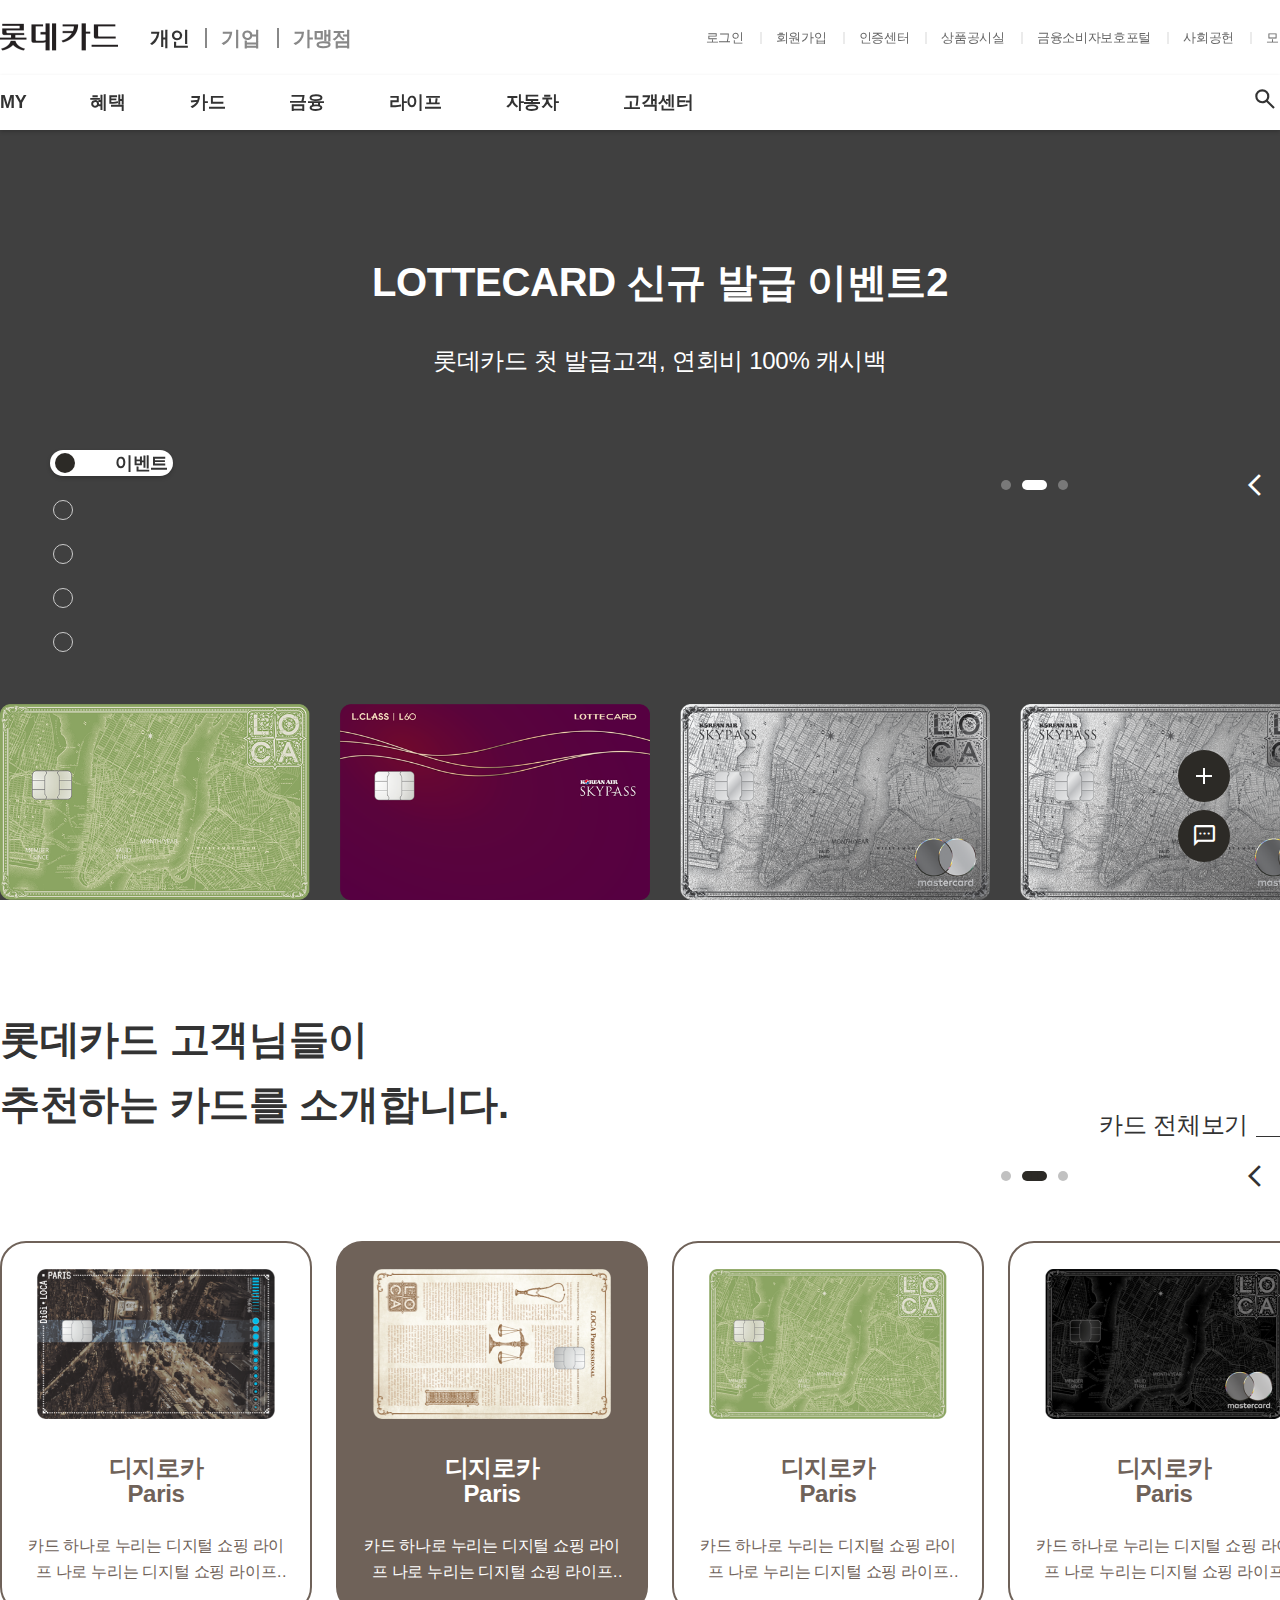
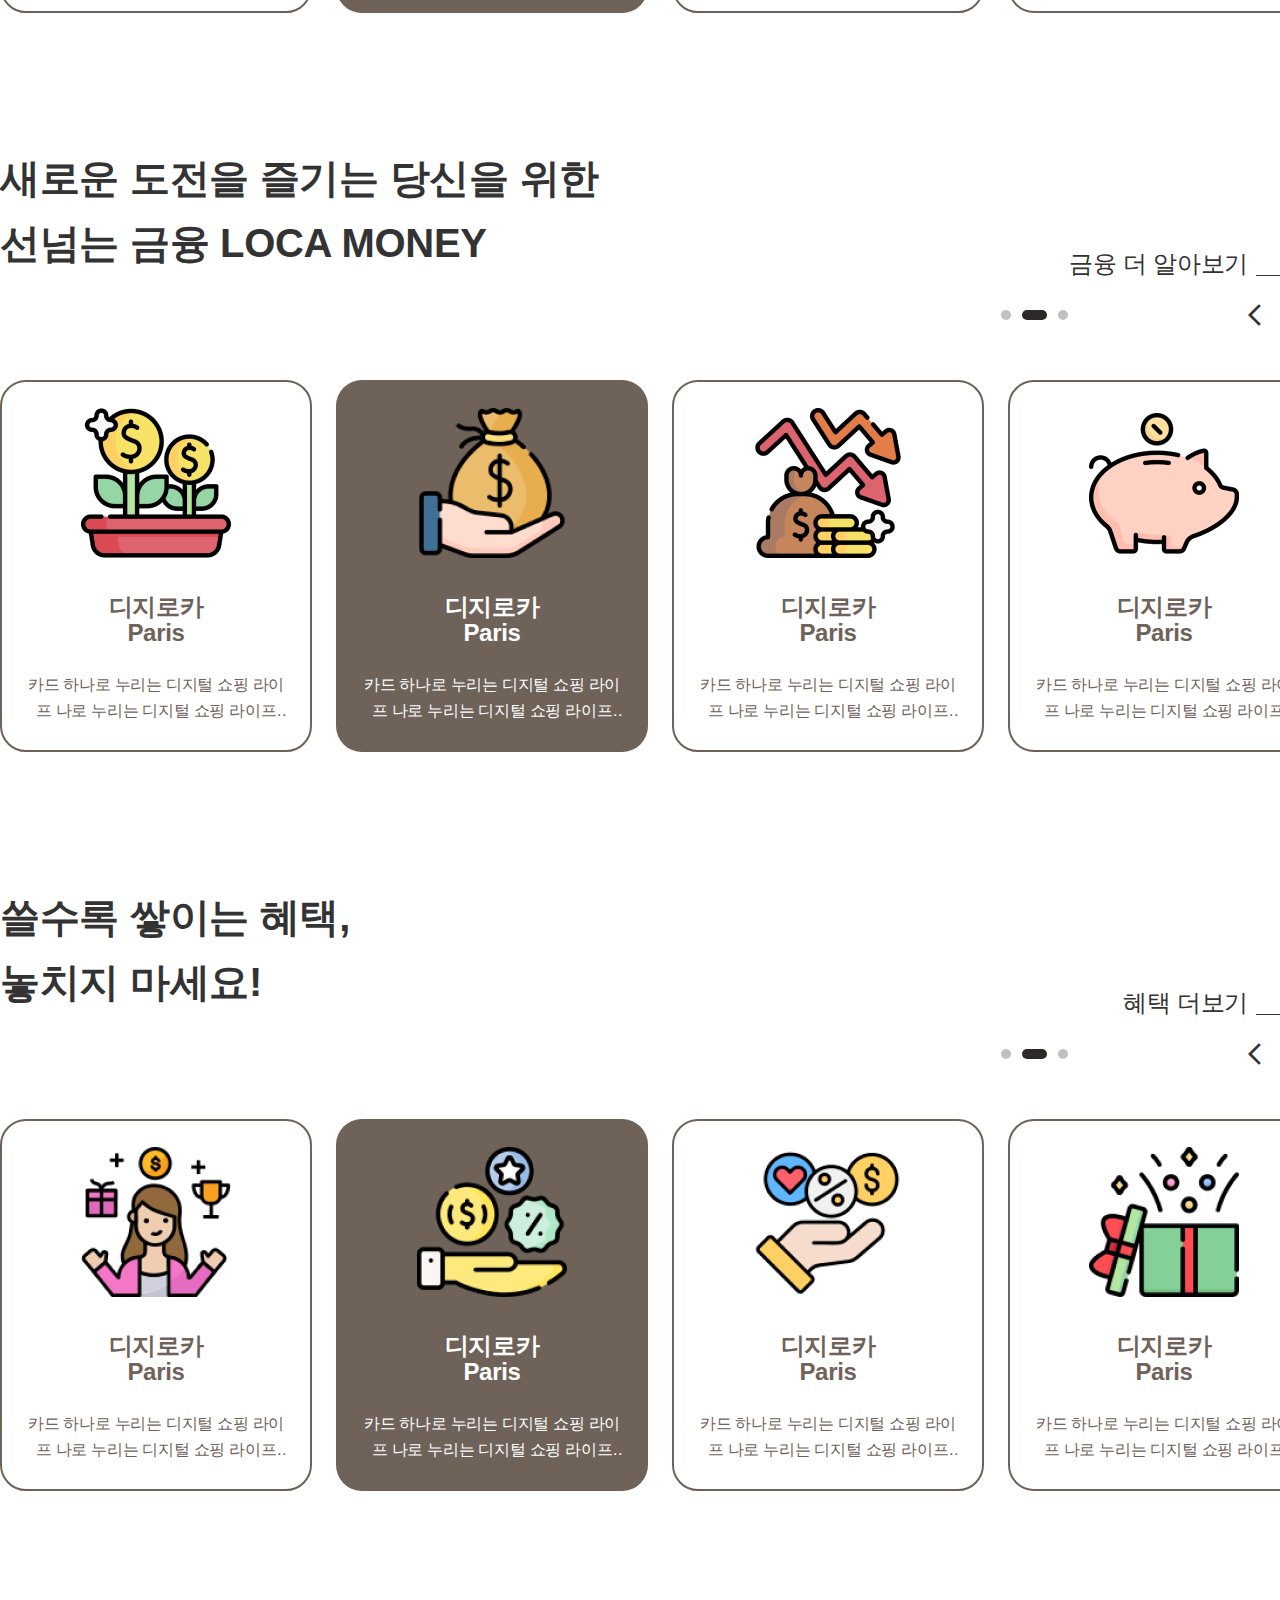
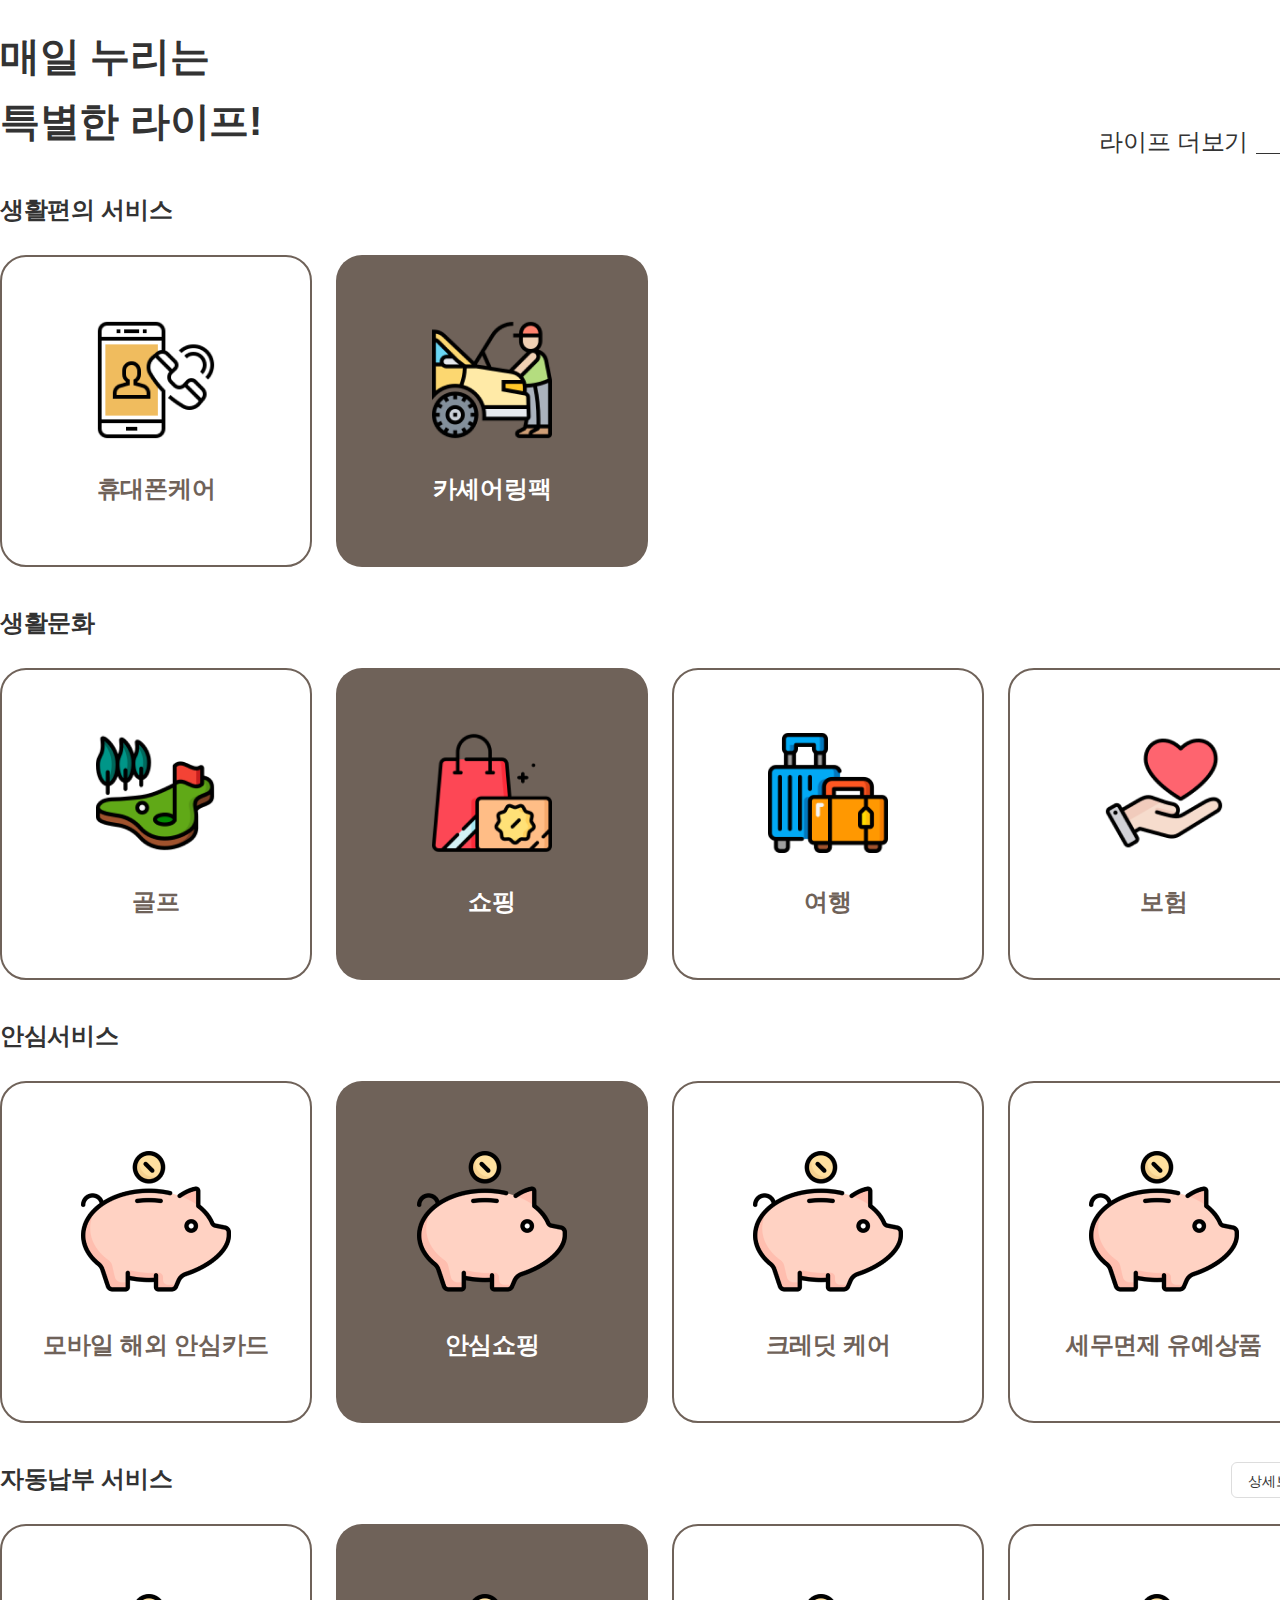
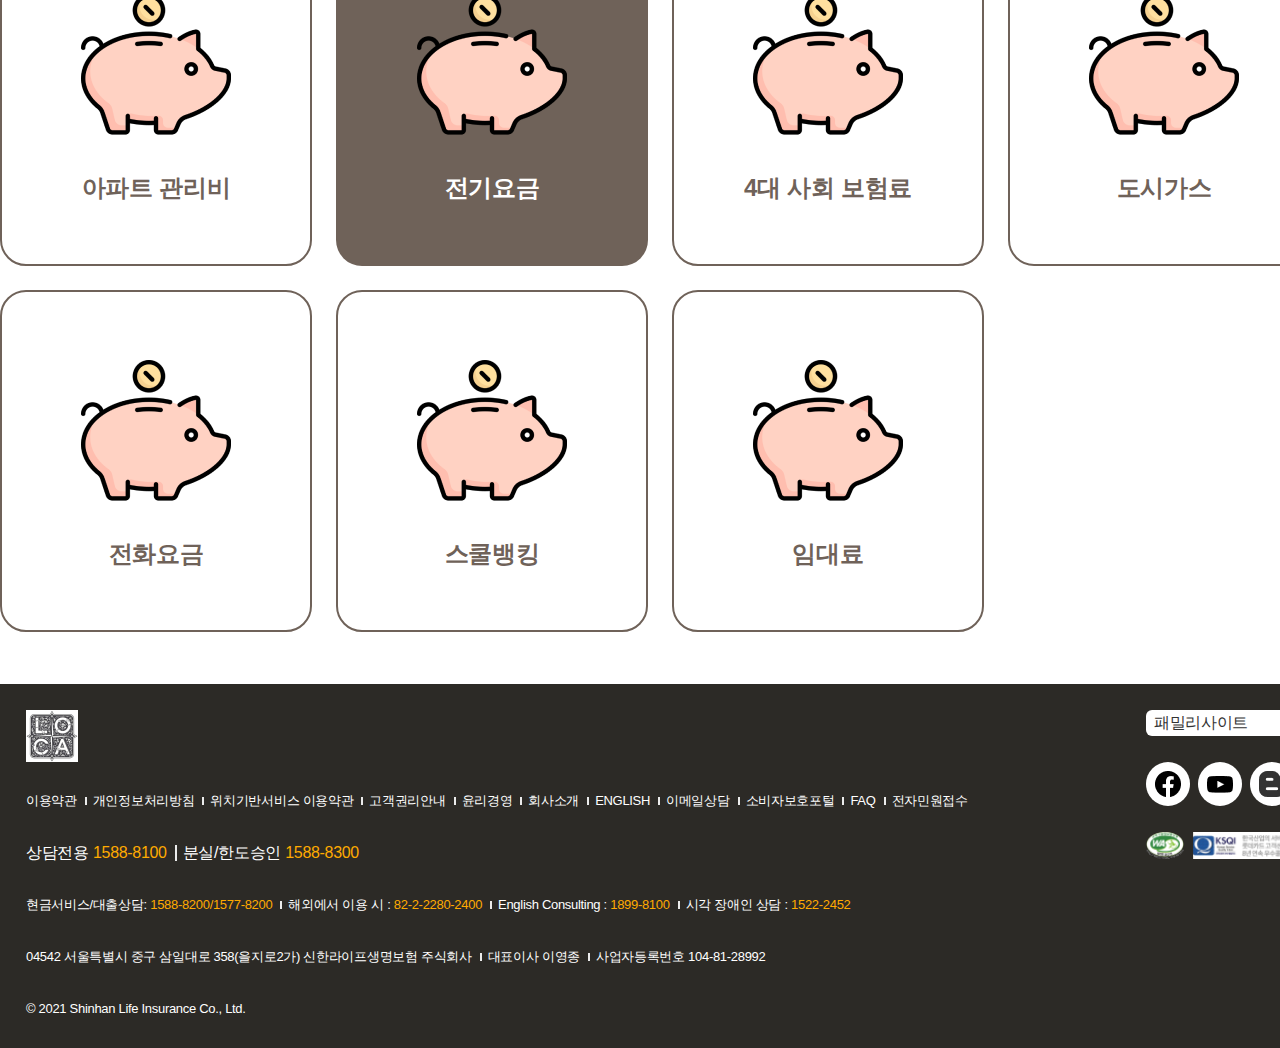
==== commit c4f2dc70: "커밋" ====
--- a/index.html
+++ b/index.html
@@ -392,20 +392,6 @@
                       </li>
                       <li>
                         <a href="#">이용안내</a>
-                      </li>
-                    </ul>
-                  </li>
-                  <li>
-                    <a href="#">titled2</a>
-                    <ul class="depth3-list">
-                      <li>
-                        <a href="#">titled3</a>
-                      </li>
-                      <li>
-                        <a href="#">titled3</a>
-                      </li>
-                      <li>
-                        <a href="#">titled3</a>
                       </li>
                     </ul>
                   </li>
--- a/css/common.css
+++ b/css/common.css
@@ -8,7 +8,7 @@
 input, 
 select, 
 textarea 
-{font-family: 'Noto Sans KR', sans-serif; font-weight:400; color:#333; font-size:16px; line-height:26px; letter-spacing:-0.19rem;}
+{font-family: 'Noto Sans KR', sans-serif; font-weight:400; color:#333; font-size:16px; line-height:26px; letter-spacing:-0.019rem;}
 
 /* 임시 */
 .temp {
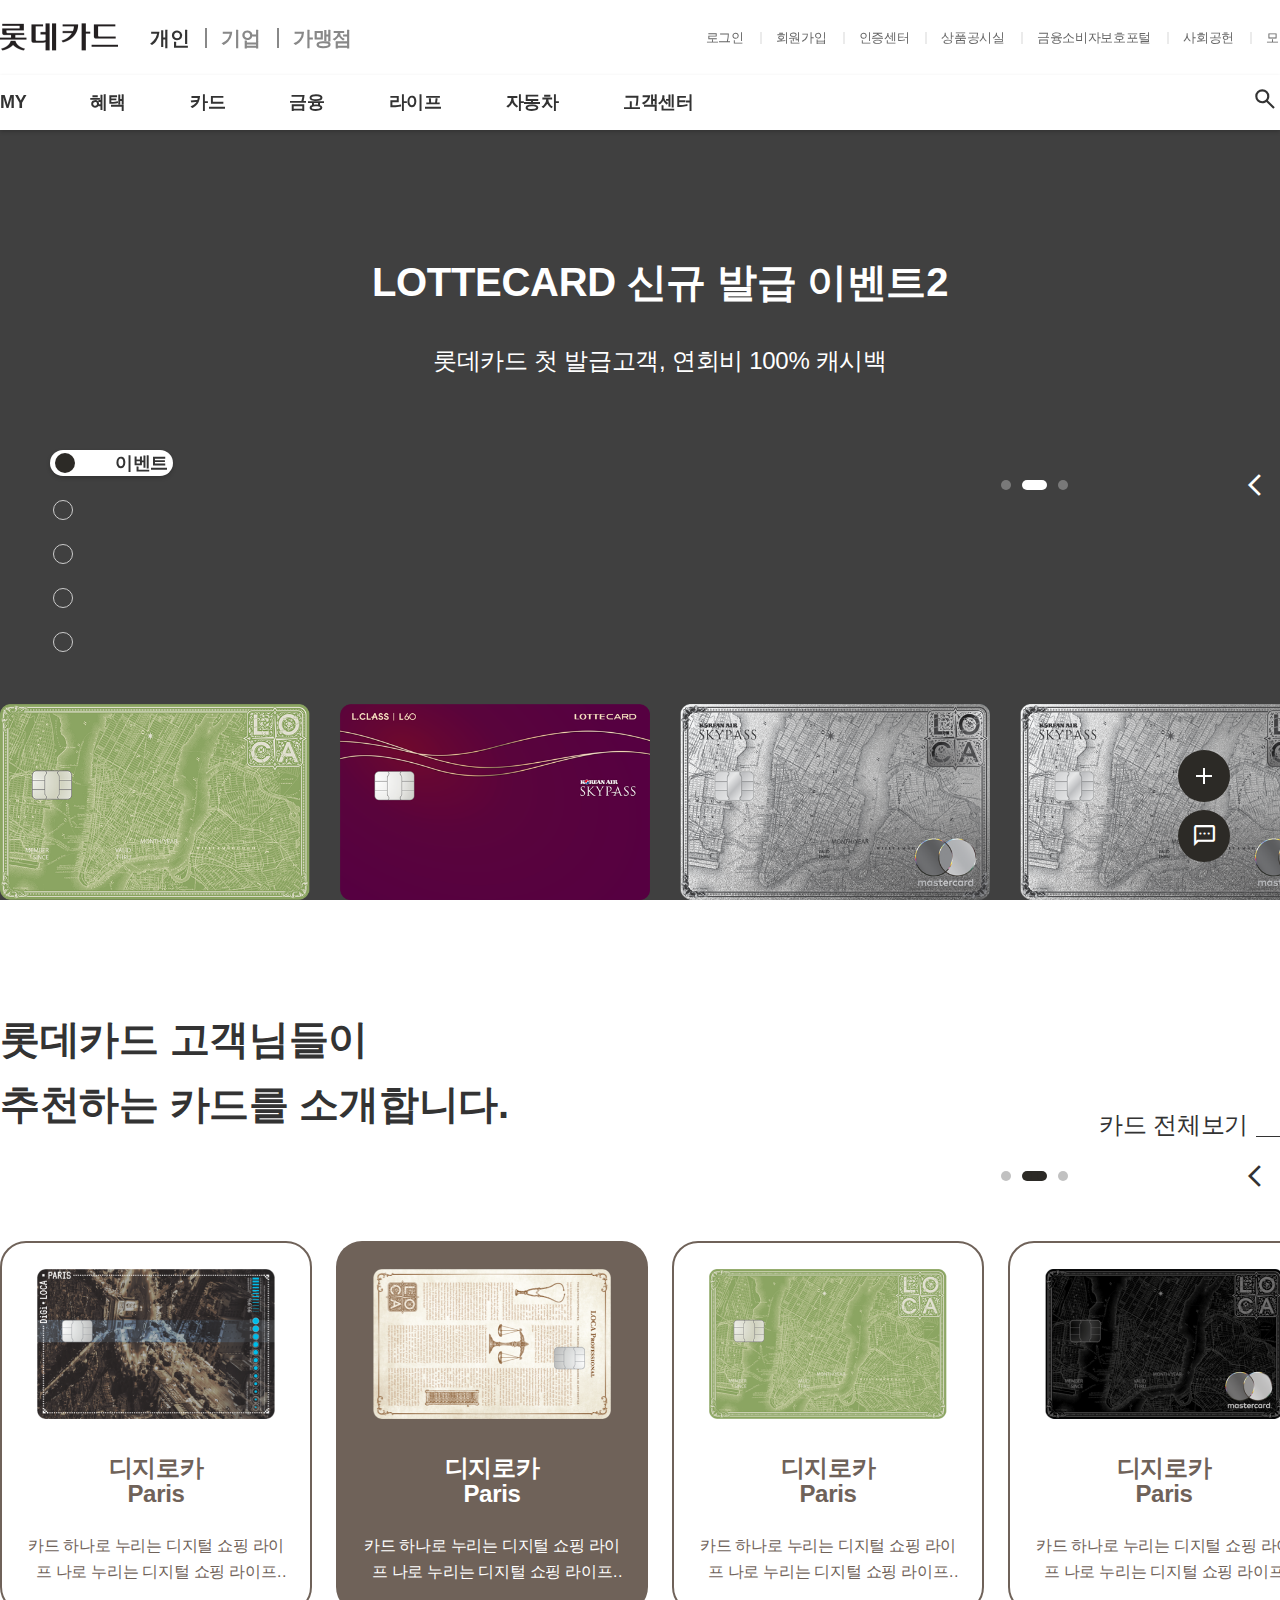
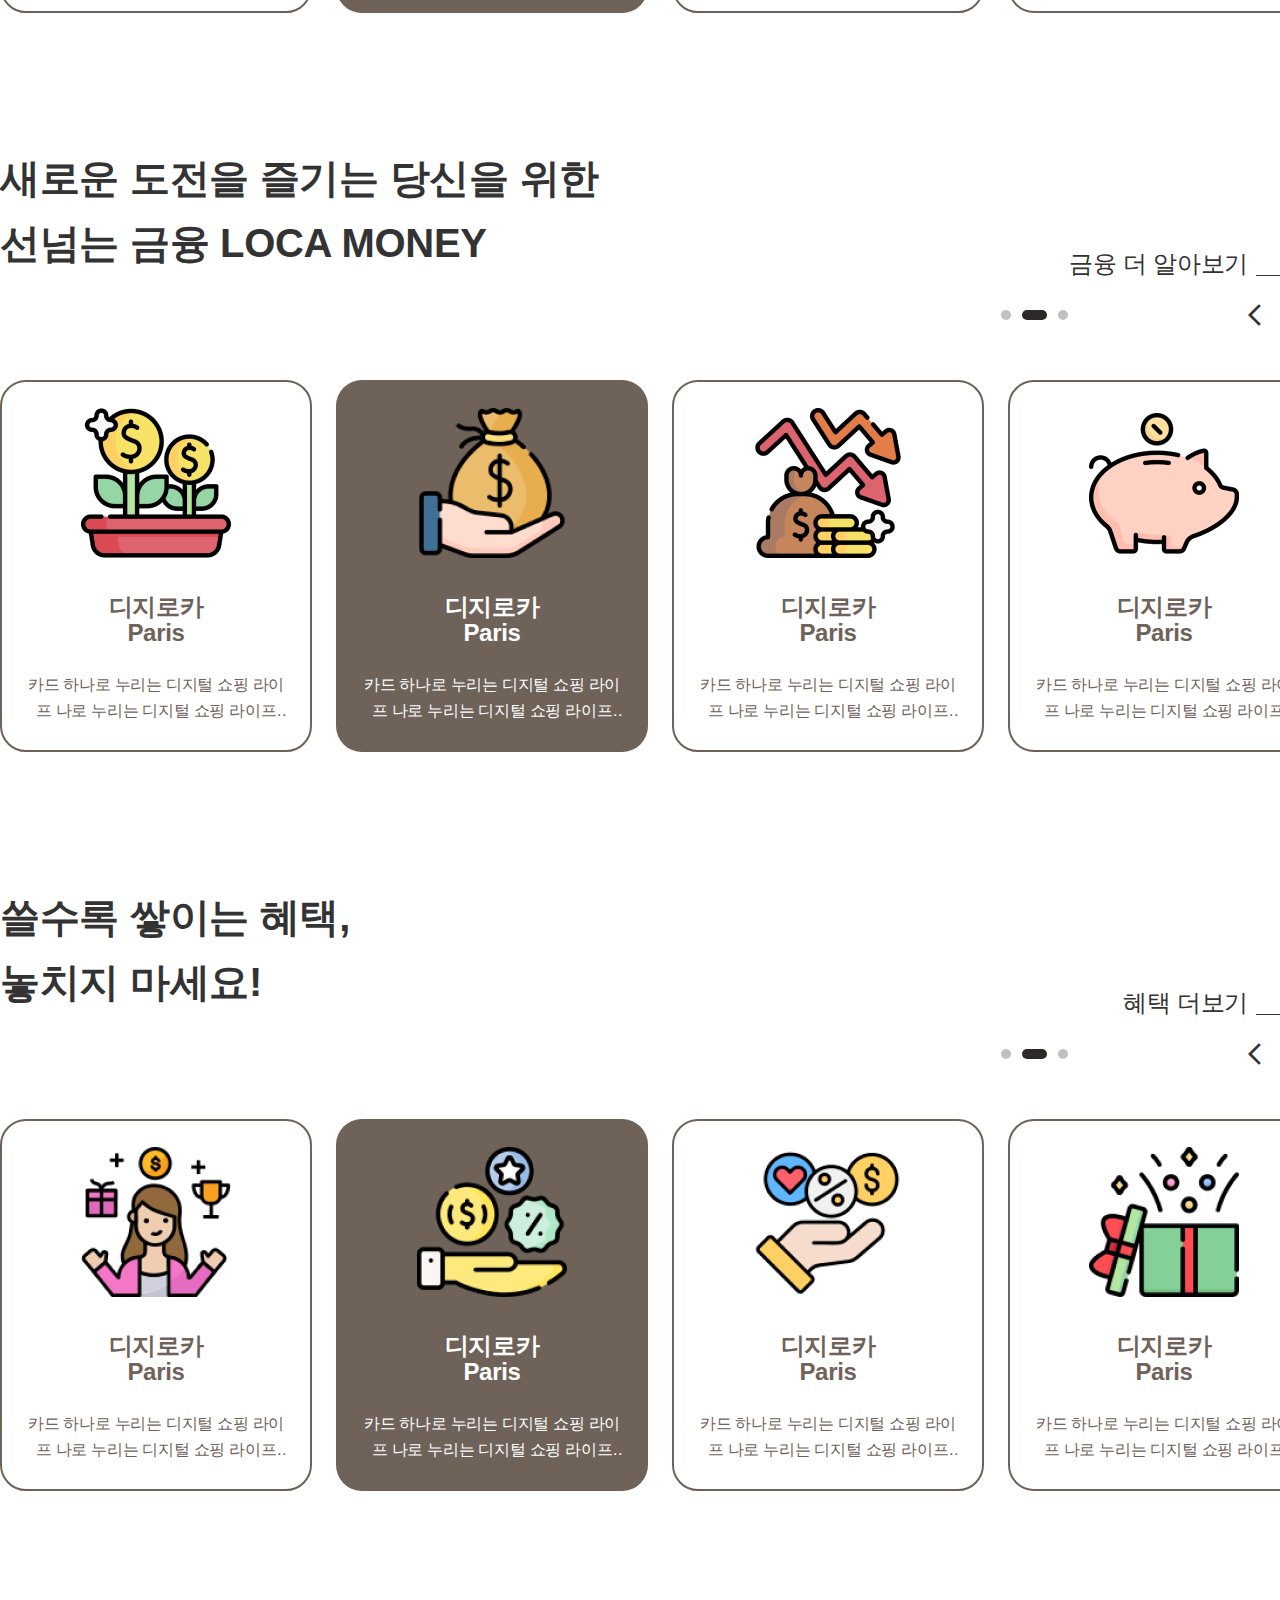
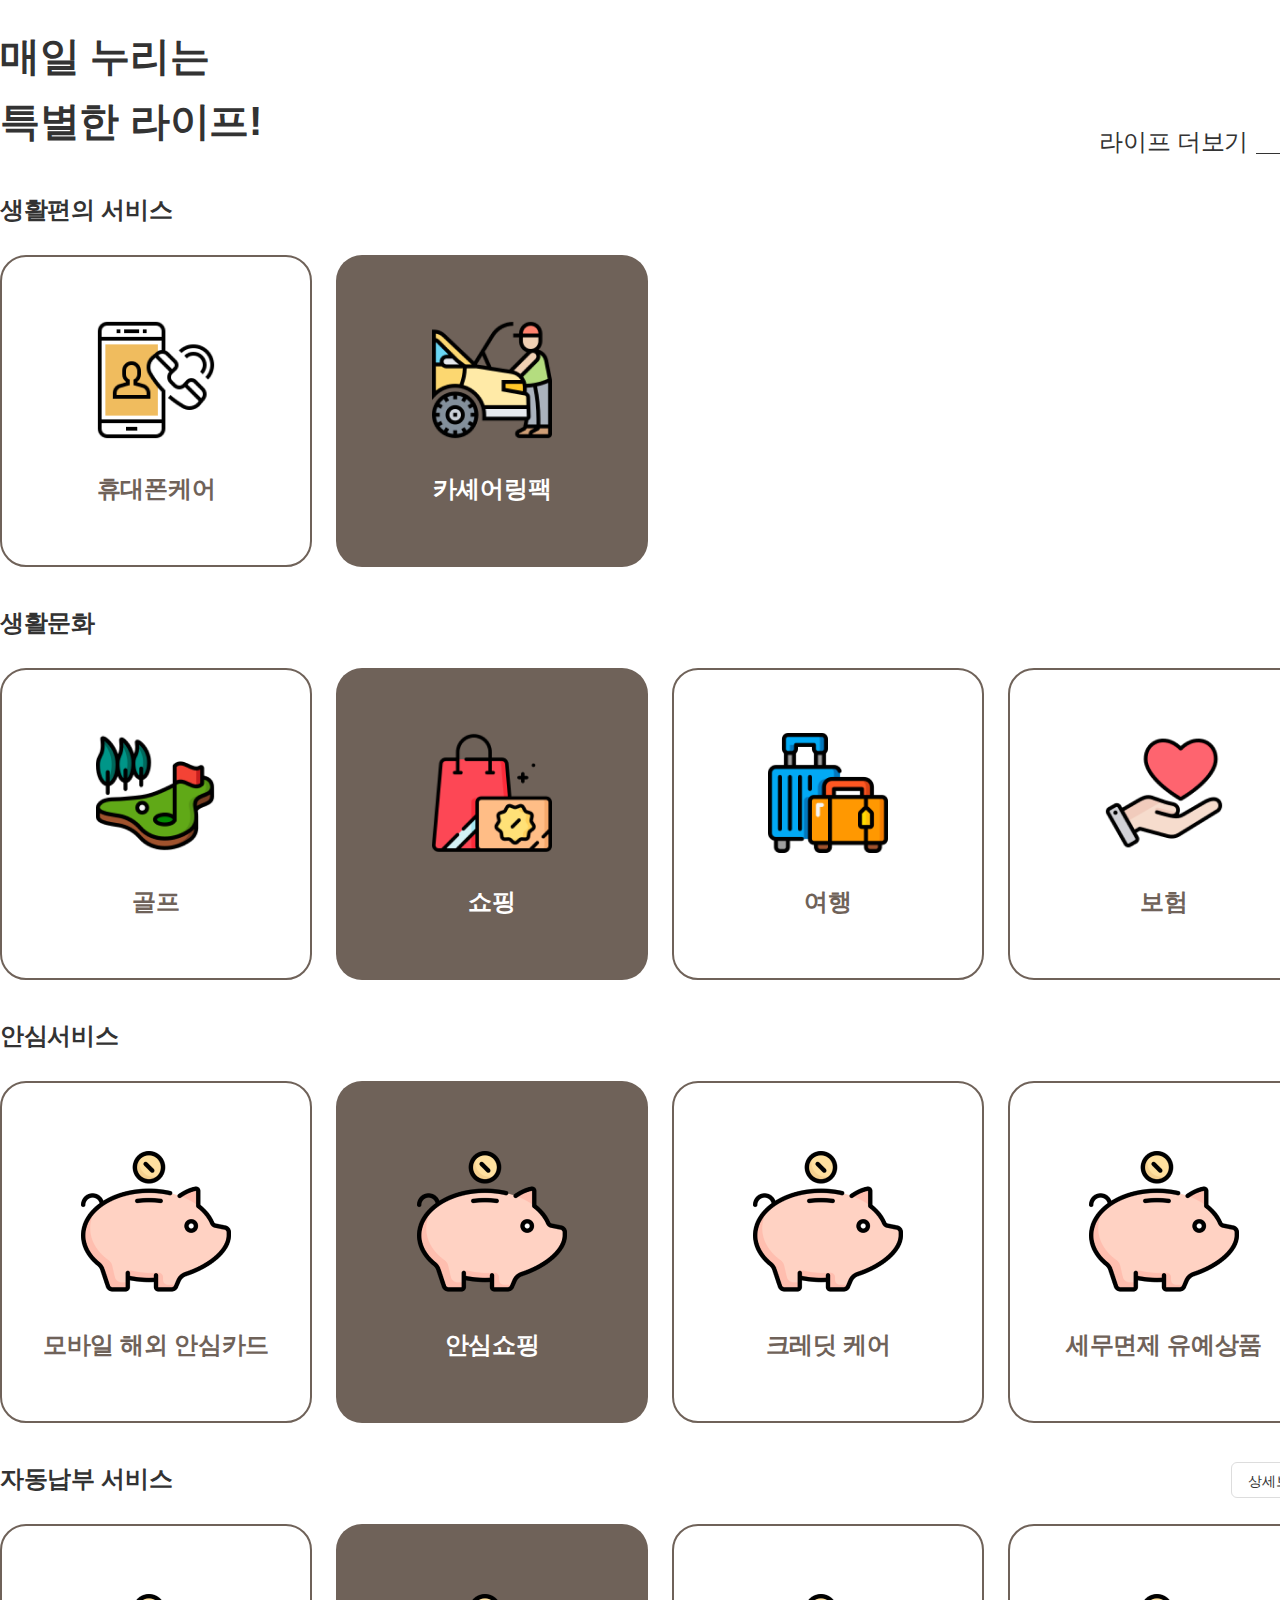
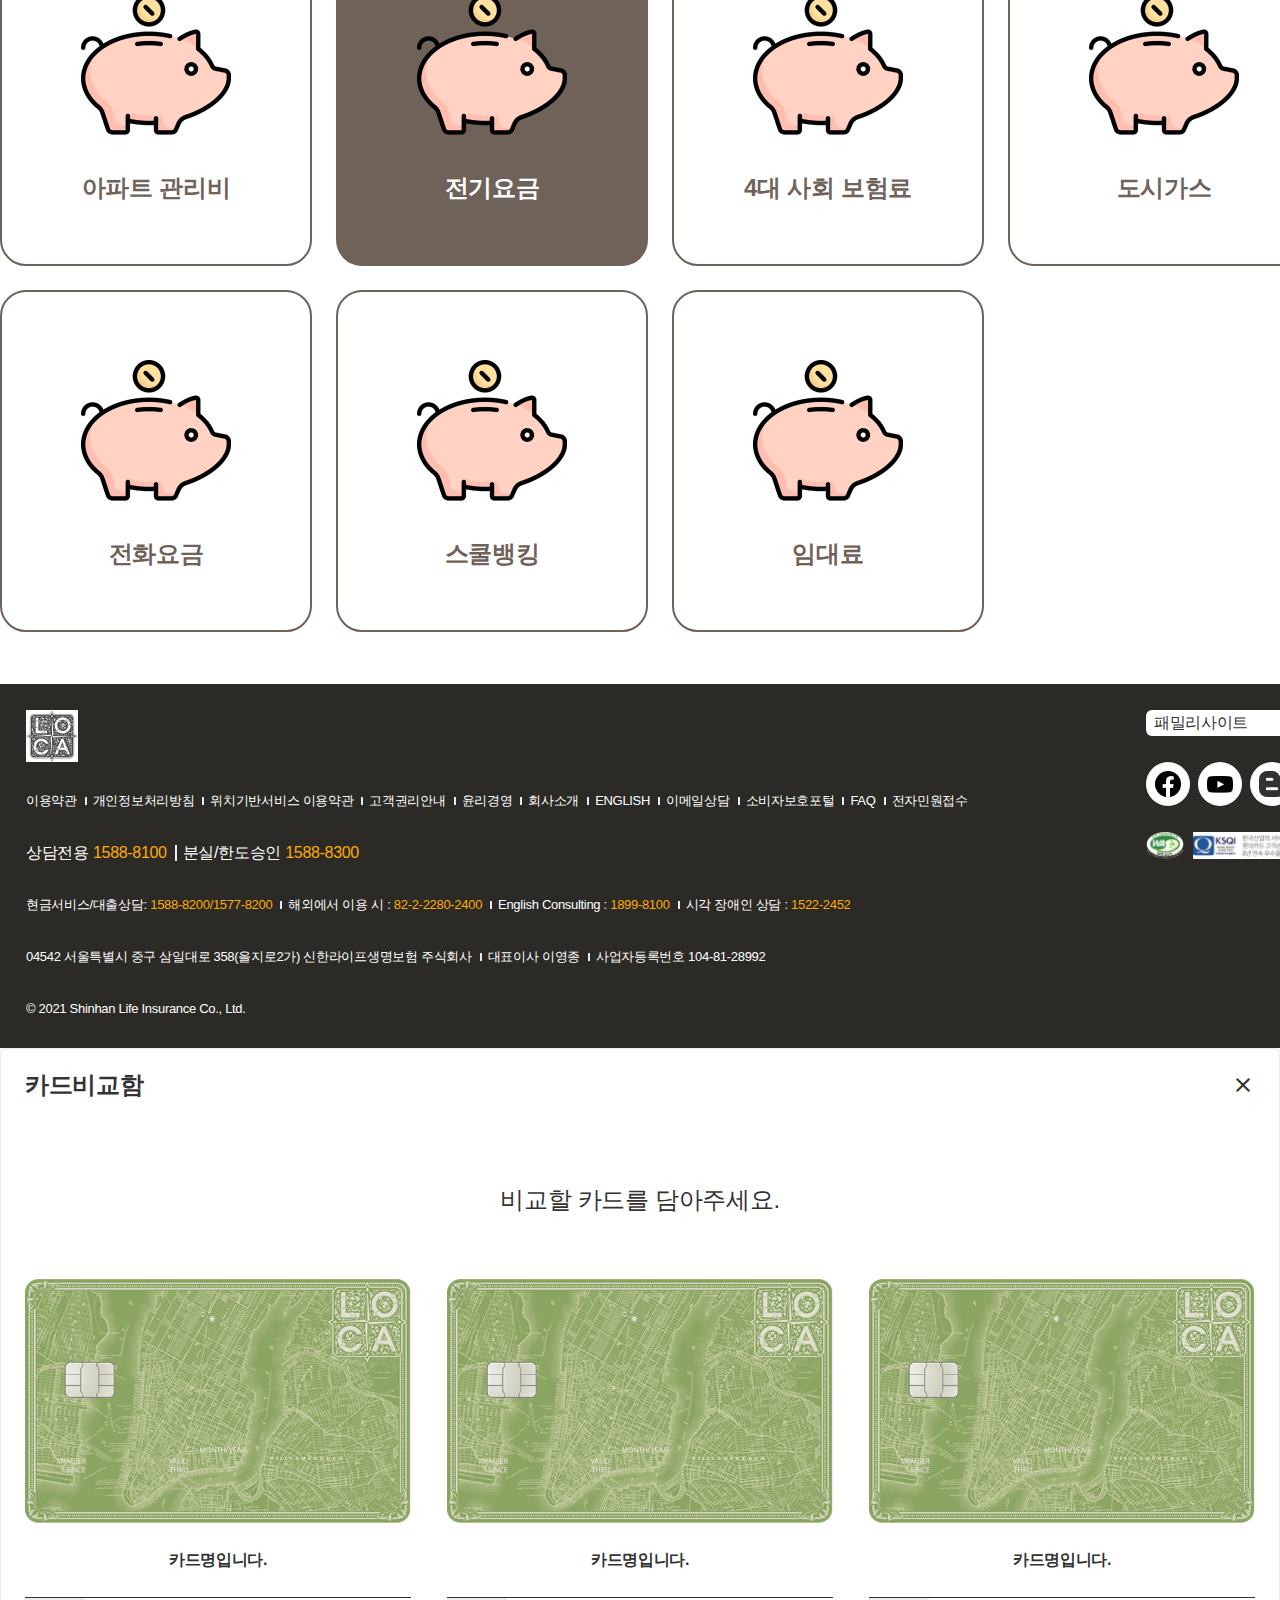
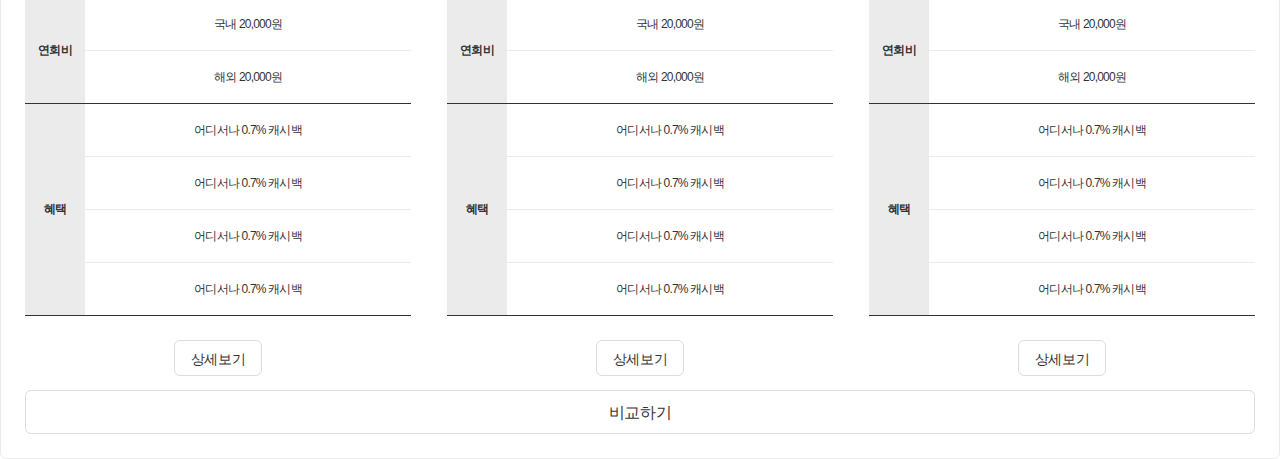
==== commit 495cfb3e: "팝업마크업" ====
--- a/index.html
+++ b/index.html
@@ -2263,5 +2263,163 @@
     </div> 
   </div>
   <!-- 전체메뉴 열렸을 때 팝업 (v) -->
+
+  <!-- 팝업(s) -->
+  <div class="pop-wrap" id="pop_wrap02">
+    <div class="popup">
+      <div class="pop-contain">
+        <div class="pop-cont">
+          <div class="pop-head">
+              <h1 class="tit">카드비교함</h1>
+          </div>
+          <div class="pop-body">
+            <!-- 데이터 없을 때 (s) -->
+            <div class="no-data">
+              <p>비교할 카드를 담아주세요.</p>
+            </div>
+            <!-- 데이터 없을 때 (e) -->
+
+            <!-- 데이터 있을 때 (s) -->
+            <ul class="card-data-list">
+              <li>
+                <a href="#" class="block">
+                  <div class="img-wrap">
+                    <img src="img/img_bnr_card_01.png" alt="">
+                  </div>
+                  <strong class="tit">카드명입니다.</strong>
+                </a>
+                <!-- table (s) -->
+                <div class="tbl-wrap">
+                  <table class="tbl-y">
+                  <colgroup>
+                    <col style="width:60px">
+                    <col style="width:auto">
+                  </colgroup>
+                  <tbody>
+                    <tr>
+                      <td class="th" rowspan="2">연회비</td>
+                      <td>국내 20,000원</td>
+                    </tr>
+                    <tr>
+                      <td class="line">해외 20,000원</td>
+                    </tr>
+                    <tr>
+                      <td class="th" rowspan="4">혜택</td>
+                      <td>어디서나 0.7% 캐시백</td>
+                    </tr>
+                    <tr>
+                      <td>어디서나 0.7% 캐시백</td>
+                    </tr>
+                    <tr>
+                      <td>어디서나 0.7% 캐시백</td>
+                    </tr>
+                    <tr>
+                      <td class="line">어디서나 0.7% 캐시백</td>
+                    </tr>
+                  </tbody>
+                  </table>
+                </div>
+                <!-- table (e) -->
+                <a href="#" class="btn s">상세보기</a>
+              </li>
+              <li>
+                <a href="#" class="block">
+                  <div class="img-wrap">
+                    <img src="img/img_bnr_card_01.png" alt="">
+                  </div>
+                  <strong class="tit">카드명입니다.</strong>
+                </a>
+                <!-- table (s) -->
+                <div class="tbl-wrap">
+                  <table class="tbl-y">
+                  <colgroup>
+                    <col style="width:60px">
+                    <col style="width:auto">
+                  </colgroup>
+                  <tbody>
+                    <tr>
+                      <td class="th" rowspan="2">연회비</td>
+                      <td>국내 20,000원</td>
+                    </tr>
+                    <tr>
+                      <td class="line">해외 20,000원</td>
+                    </tr>
+                    <tr>
+                      <td class="th" rowspan="4">혜택</td>
+                      <td>어디서나 0.7% 캐시백</td>
+                    </tr>
+                    <tr>
+                      <td>어디서나 0.7% 캐시백</td>
+                    </tr>
+                    <tr>
+                      <td>어디서나 0.7% 캐시백</td>
+                    </tr>
+                    <tr>
+                      <td class="line">어디서나 0.7% 캐시백</td>
+                    </tr>
+                  </tbody>
+                  </table>
+                </div>
+                <!-- table (e) -->
+                <a href="#" class="btn s">상세보기</a>
+              </li>
+              <li>
+                <a href="#" class="block">
+                  <div class="img-wrap">
+                    <img src="img/img_bnr_card_01.png" alt="">
+                  </div>
+                  <strong class="tit">카드명입니다.</strong>
+                </a>
+                <!-- table (s) -->
+                <div class="tbl-wrap">
+                  <table class="tbl-y">
+                  <colgroup>
+                    <col style="width:60px">
+                    <col style="width:auto">
+                  </colgroup>
+                  <tbody>
+                    <tr>
+                      <td class="th" rowspan="2">연회비</td>
+                      <td>국내 20,000원</td>
+                    </tr>
+                    <tr>
+                      <td class="line">해외 20,000원</td>
+                    </tr>
+                    <tr>
+                      <td class="th" rowspan="4">혜택</td>
+                      <td>어디서나 0.7% 캐시백</td>
+                    </tr>
+                    <tr>
+                      <td>어디서나 0.7% 캐시백</td>
+                    </tr>
+                    <tr>
+                      <td>어디서나 0.7% 캐시백</td>
+                    </tr>
+                    <tr>
+                      <td class="line">어디서나 0.7% 캐시백</td>
+                    </tr>
+                  </tbody>
+                  </table>
+                </div>
+                <!-- table (e) -->
+                <a href="#" class="btn s">상세보기</a>
+              </li>
+            </ul>
+            <!-- 데이터 있을 때 (e) -->
+            <div class="btn-area">
+                <button type="button" class="btn" onclick="popup.close('#pop-wrap02')">비교하기</button>
+            </div>
+          </div>
+          <button type="button" class="btn-close" onclick="popup.close()">
+            <span class="blind">팝업 닫기</span>
+            <span class="material-symbols-outlined ico-font" class="ico-font" aria-hidden="true">
+              close
+            </span>
+          </button>
+        </div>
+      </div>
+    </div>
+  </div>
+  <!-- 팝업(e) -->
 </body>
 </html>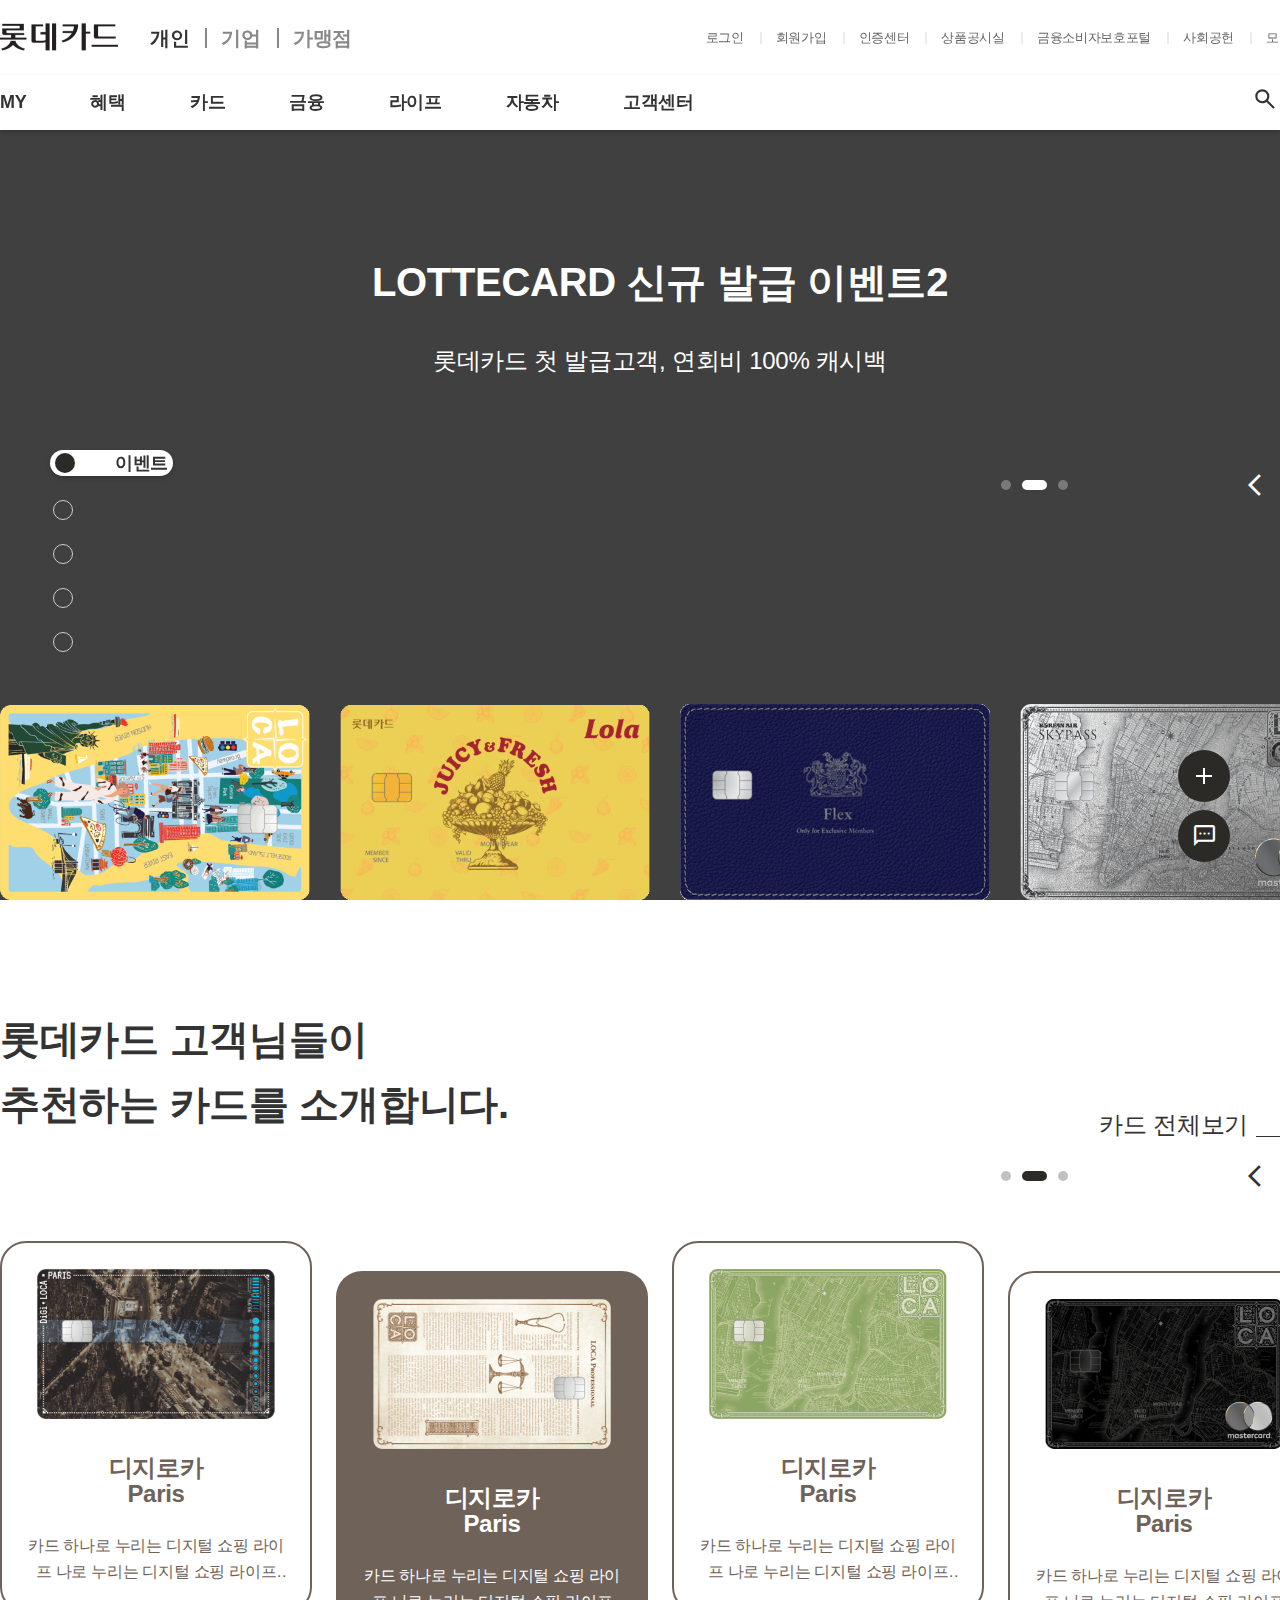
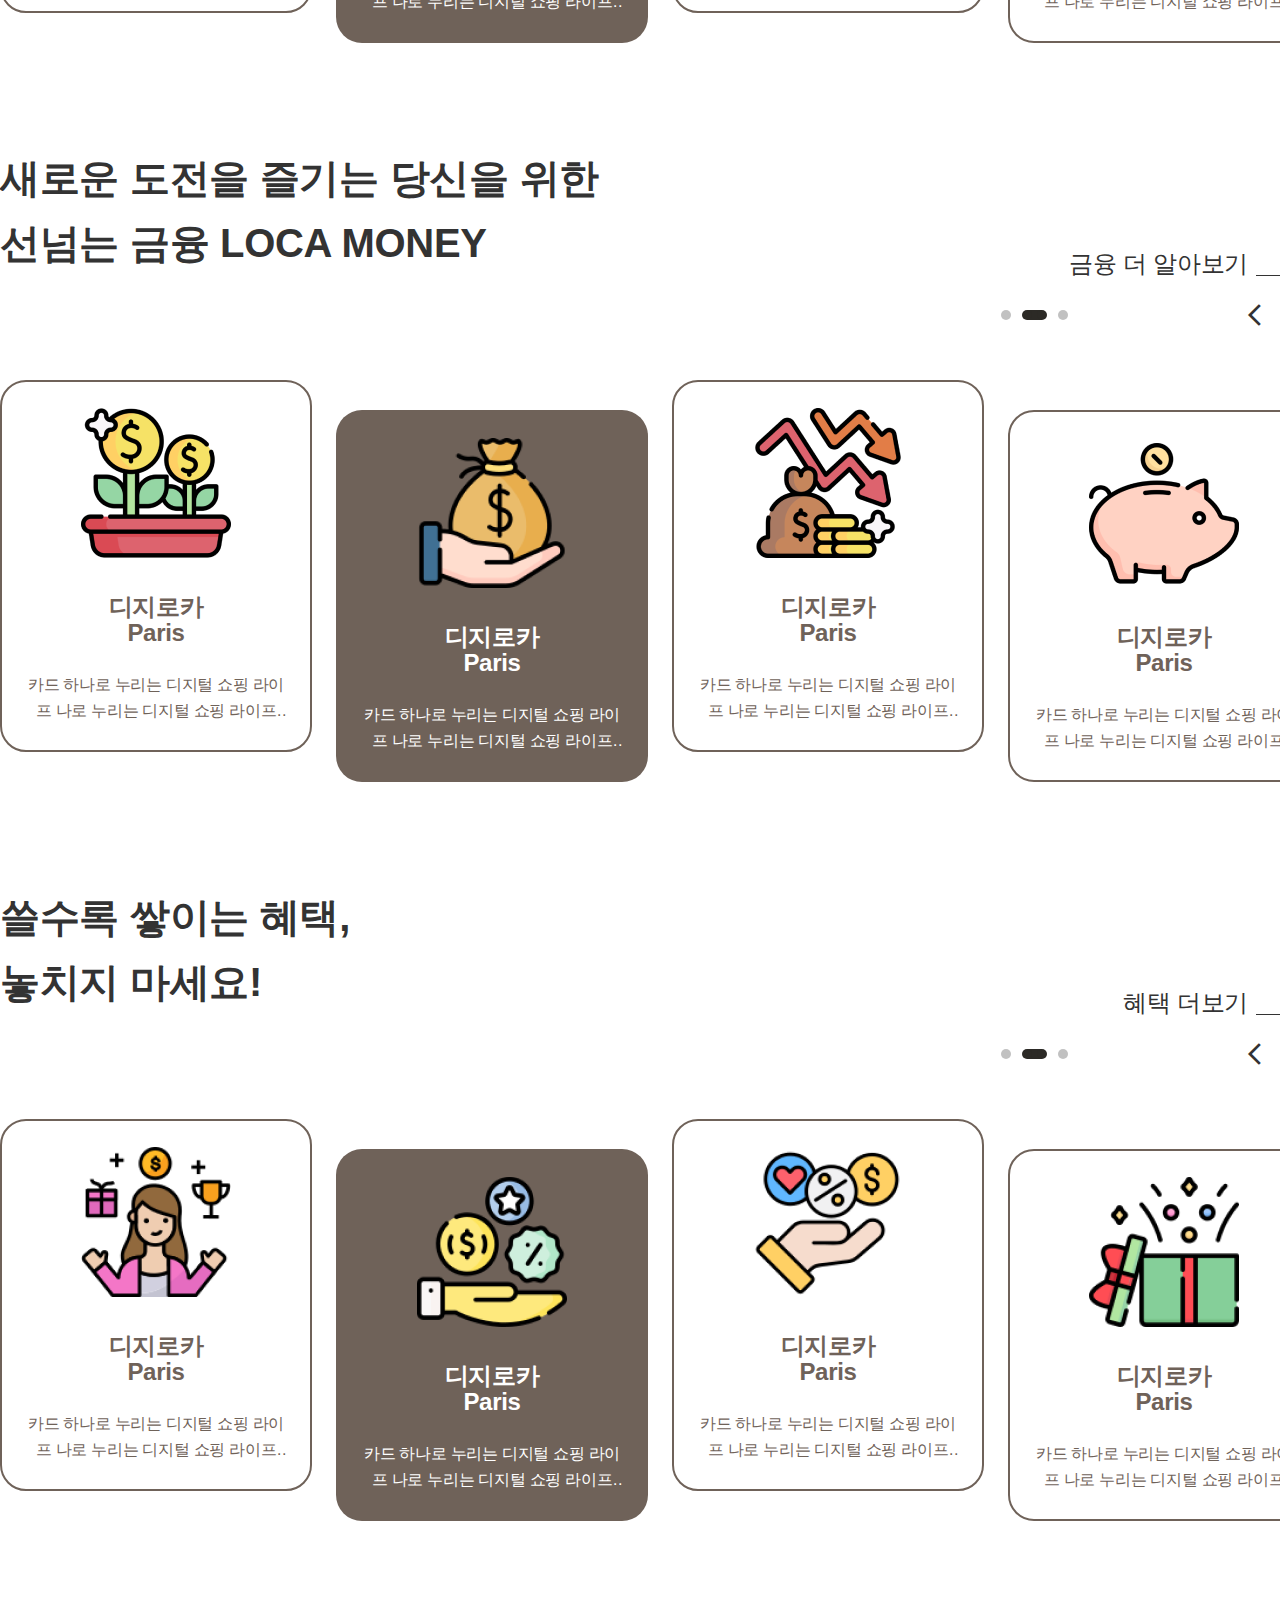
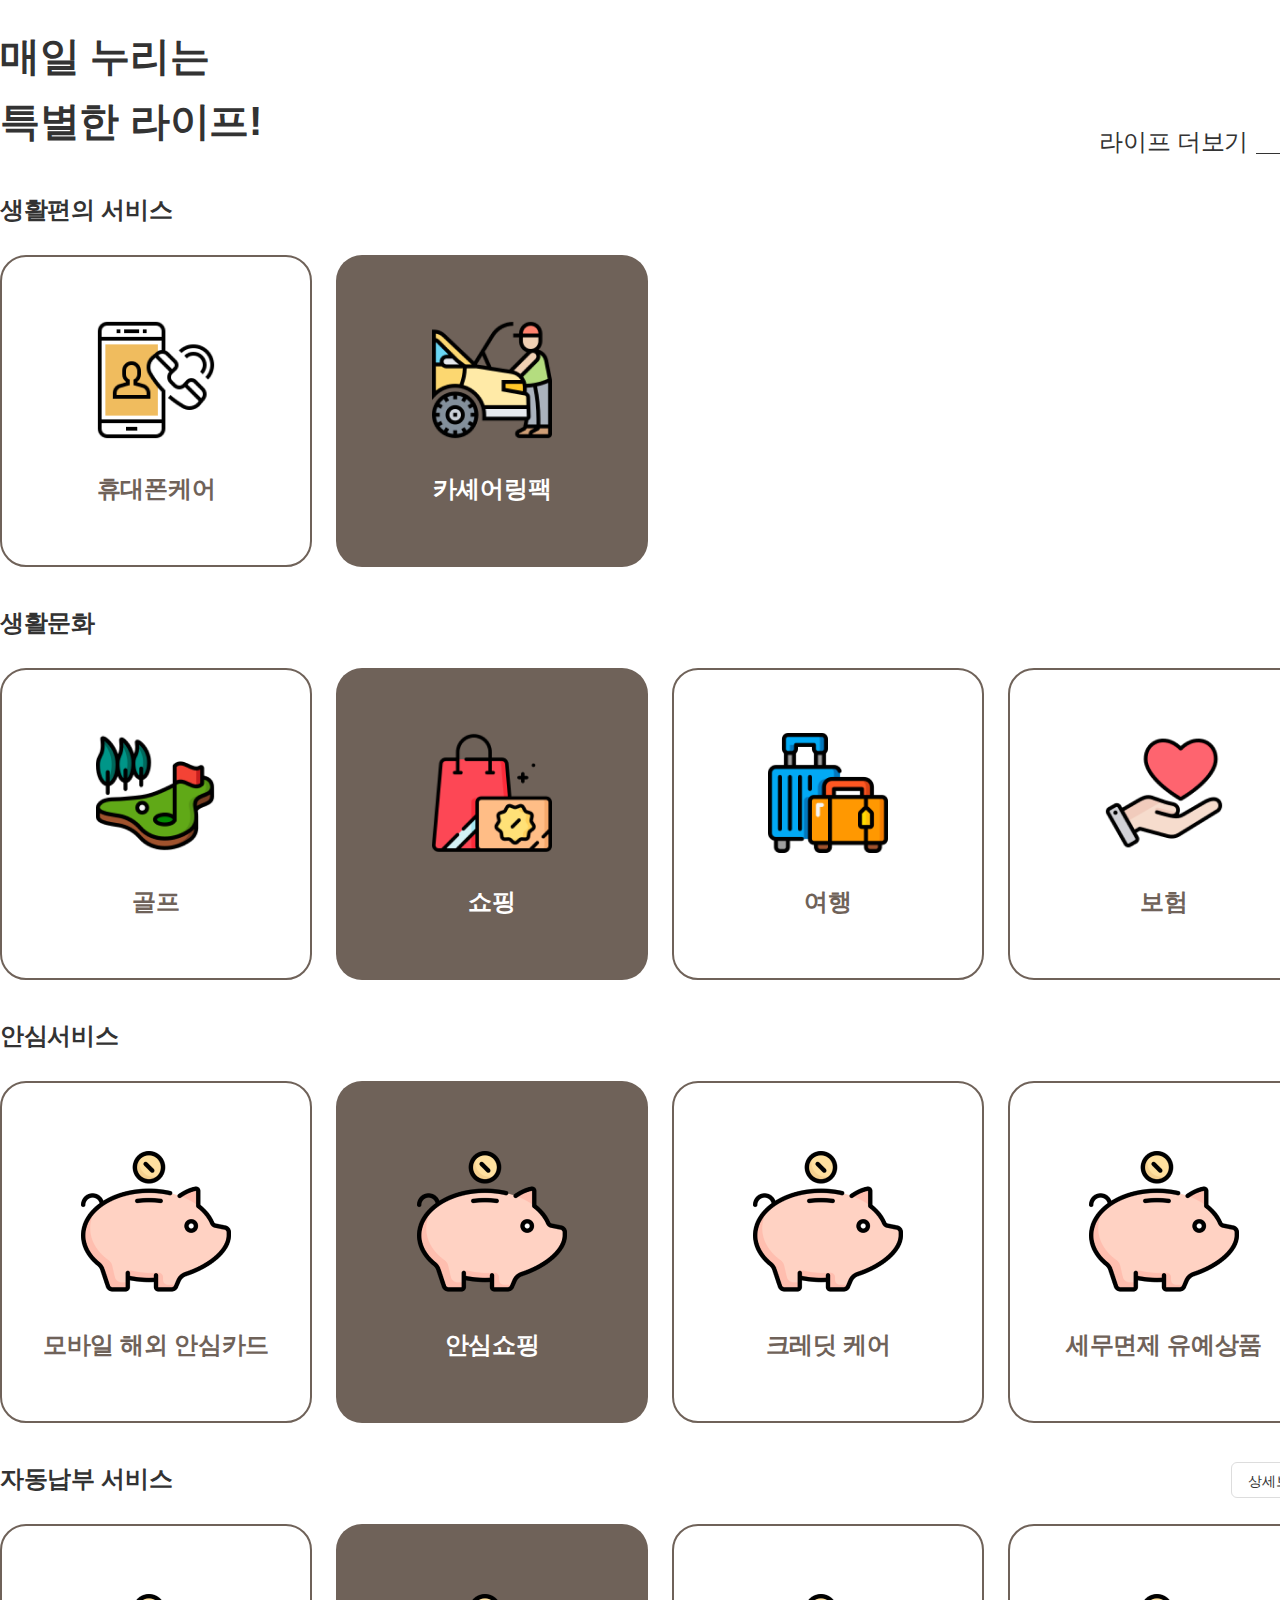
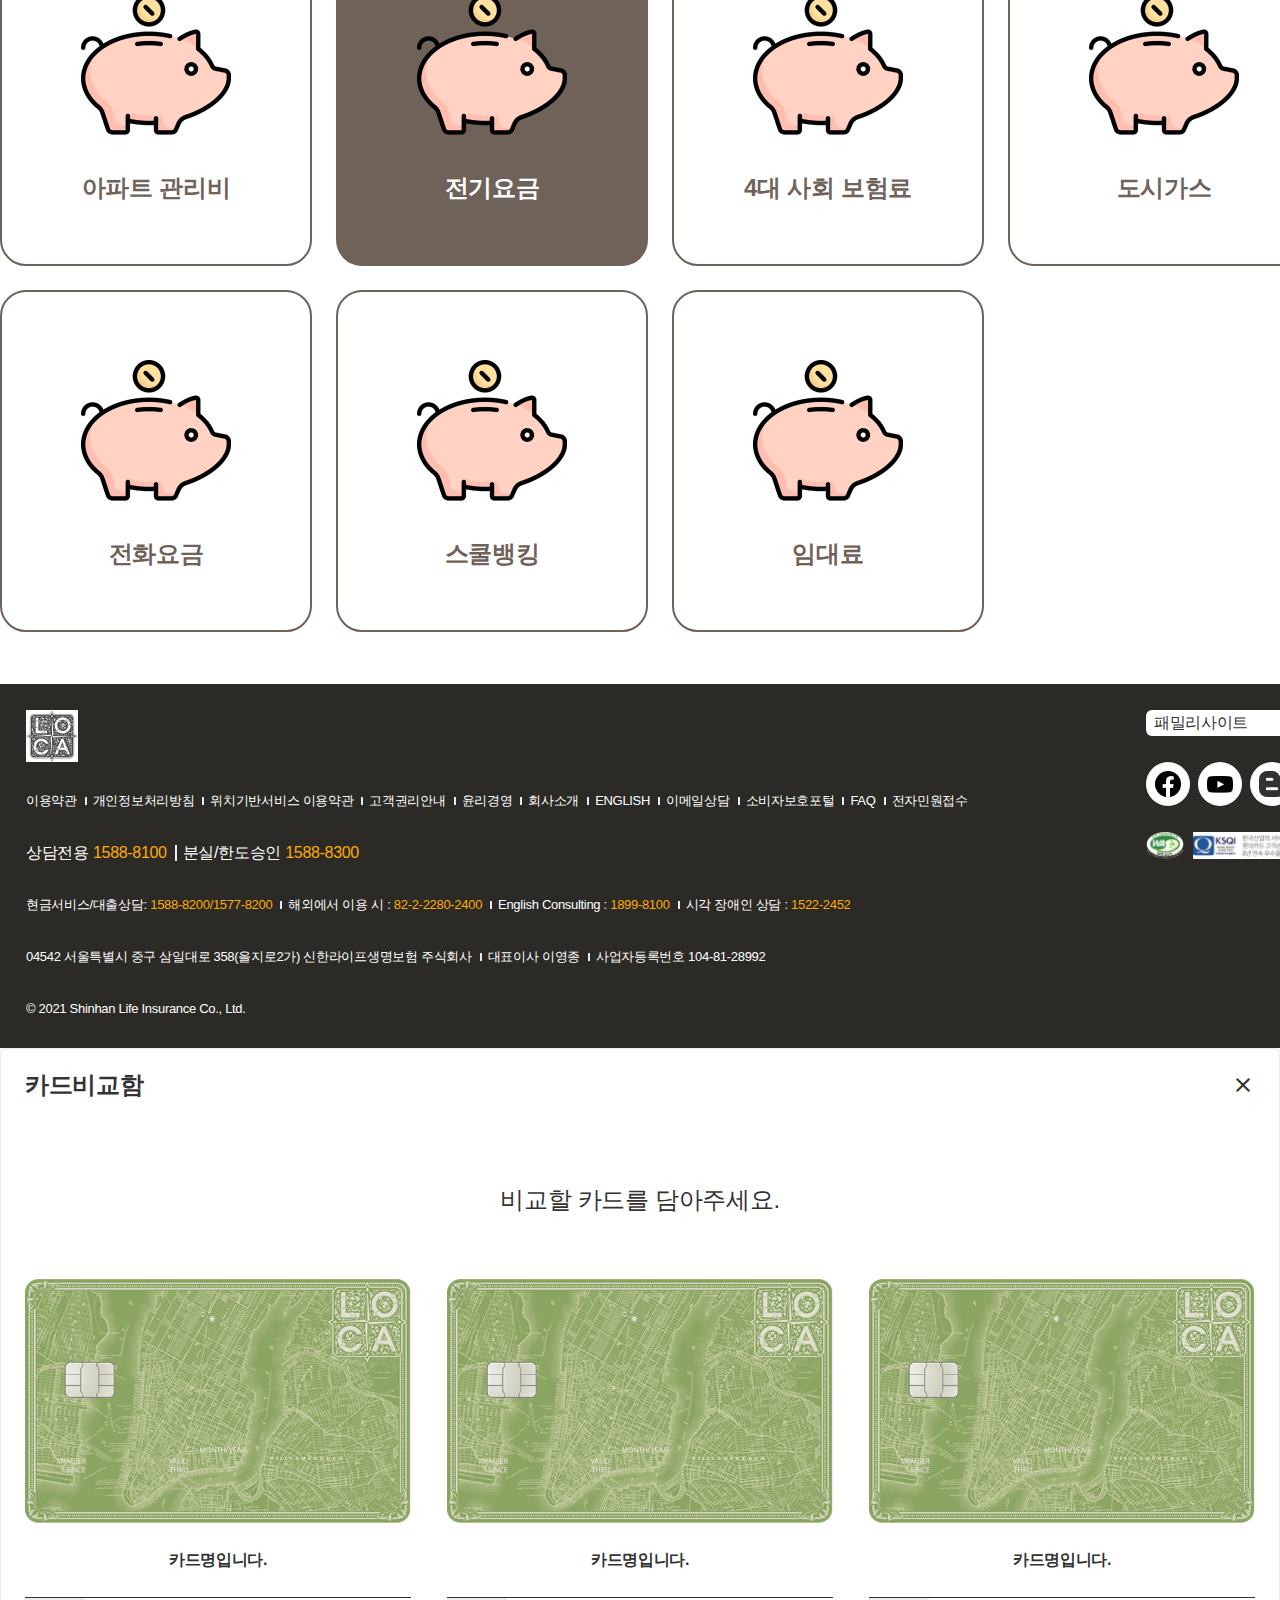
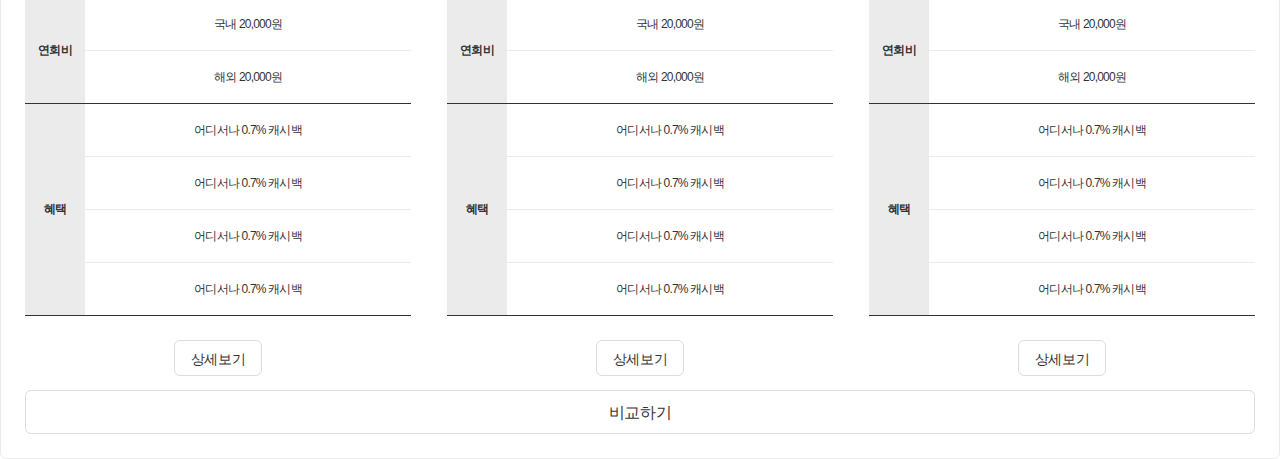
==== commit e7add651: "배너슬라이드" ====
--- a/index.html
+++ b/index.html
@@ -882,7 +882,7 @@
                   <p class="desc">롯데카드 첫 발급고객, 연회비 100% 캐시백</p>
                 </div>
                 <div class="img-wrap">
-                  <img src="img/img_bnr_card_01.png" alt="">
+                  <img src="img/img_bnr_card_01.gif" alt="">
                 </div>
               </a>
             </li>
@@ -893,7 +893,7 @@
                   <p class="desc">롯데카드 첫 발급고객, 연회비 100% 캐시백</p>
                 </div>
                 <div class="img-wrap">
-                  <img src="img/img_bnr_card_02.png" alt="">
+                  <img src="img/img_bnr_card_02.gif" alt="">
                 </div>
               </a>
             </li>
@@ -904,7 +904,7 @@
                   <p class="desc">롯데카드 첫 발급고객, 연회비 100% 캐시백</p>
                 </div>
                 <div class="img-wrap">
-                  <img src="img/img_bnr_card_03.png" alt="">
+                  <img src="img/img_bnr_card_03.gif" alt="">
                 </div>
               </a>
             </li>
--- a/css/common.css
+++ b/css/common.css
@@ -96,6 +96,7 @@
 
 /* 아이템 리스트 + 슬라이드 리스트(공통) */
 .slide-list.item-list {flex-wrap:nowrap;}
+.slide-list.item-list > li:nth-of-type(2n) {transform:translateY(30px);}
 .slide-list.item-list .info-box {min-height:368px; padding:26px;}
 
 /* 메인 배너 영역 */
@@ -119,7 +120,7 @@
 .item-list.card > li:hover .link-btn-area{display:block; position:absolute; top:50%; left:50%; transform:translate(-50%, -50%);}
 
 /* 하버 카드비교함 버튼 */
-.btn-link-card {position:relative; display:inline-block; height:52px; line-height:52px; background-color:#6F6259; padding:0 37px 0 16px; border-radius:6px; color:#fff; box-shadow: 0px 0px 2px 1px rgba(255,255,255,.2);}
+.btn-link-card {position:relative; display:inline-block; height:52px; line-height:52px; background-color:#6F6259; padding:0 37px 0 16px; border-radius:6px; color:#fff; box-shadow: 0px 0px 2px 1px rgba(255,255,255,.2); font-size:14px;}
 .btn-link-card:before,
 .btn-link-card:after {content:''; position:absolute; top:50%; transform:translateY(-50%); background-color:#fff;}
 .btn-link-card:before {right:16px; width:12px; height:1px;}
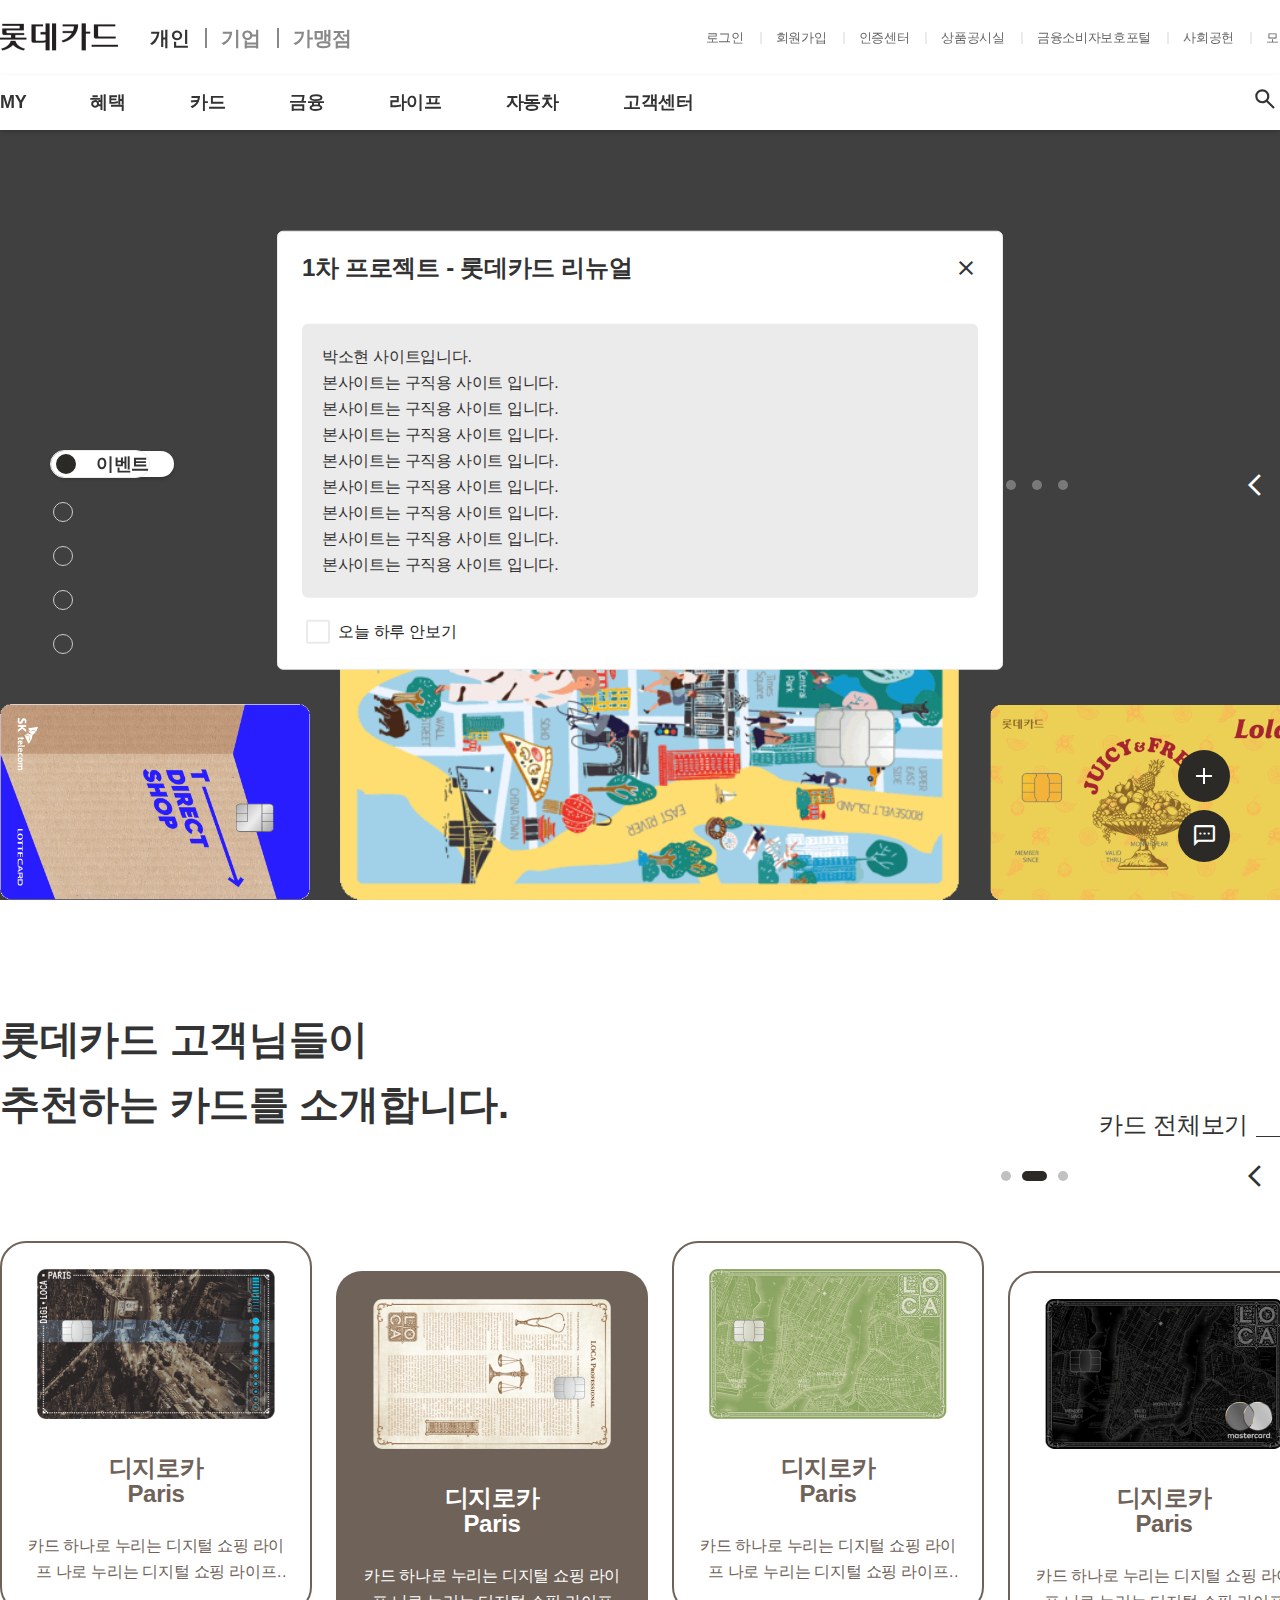
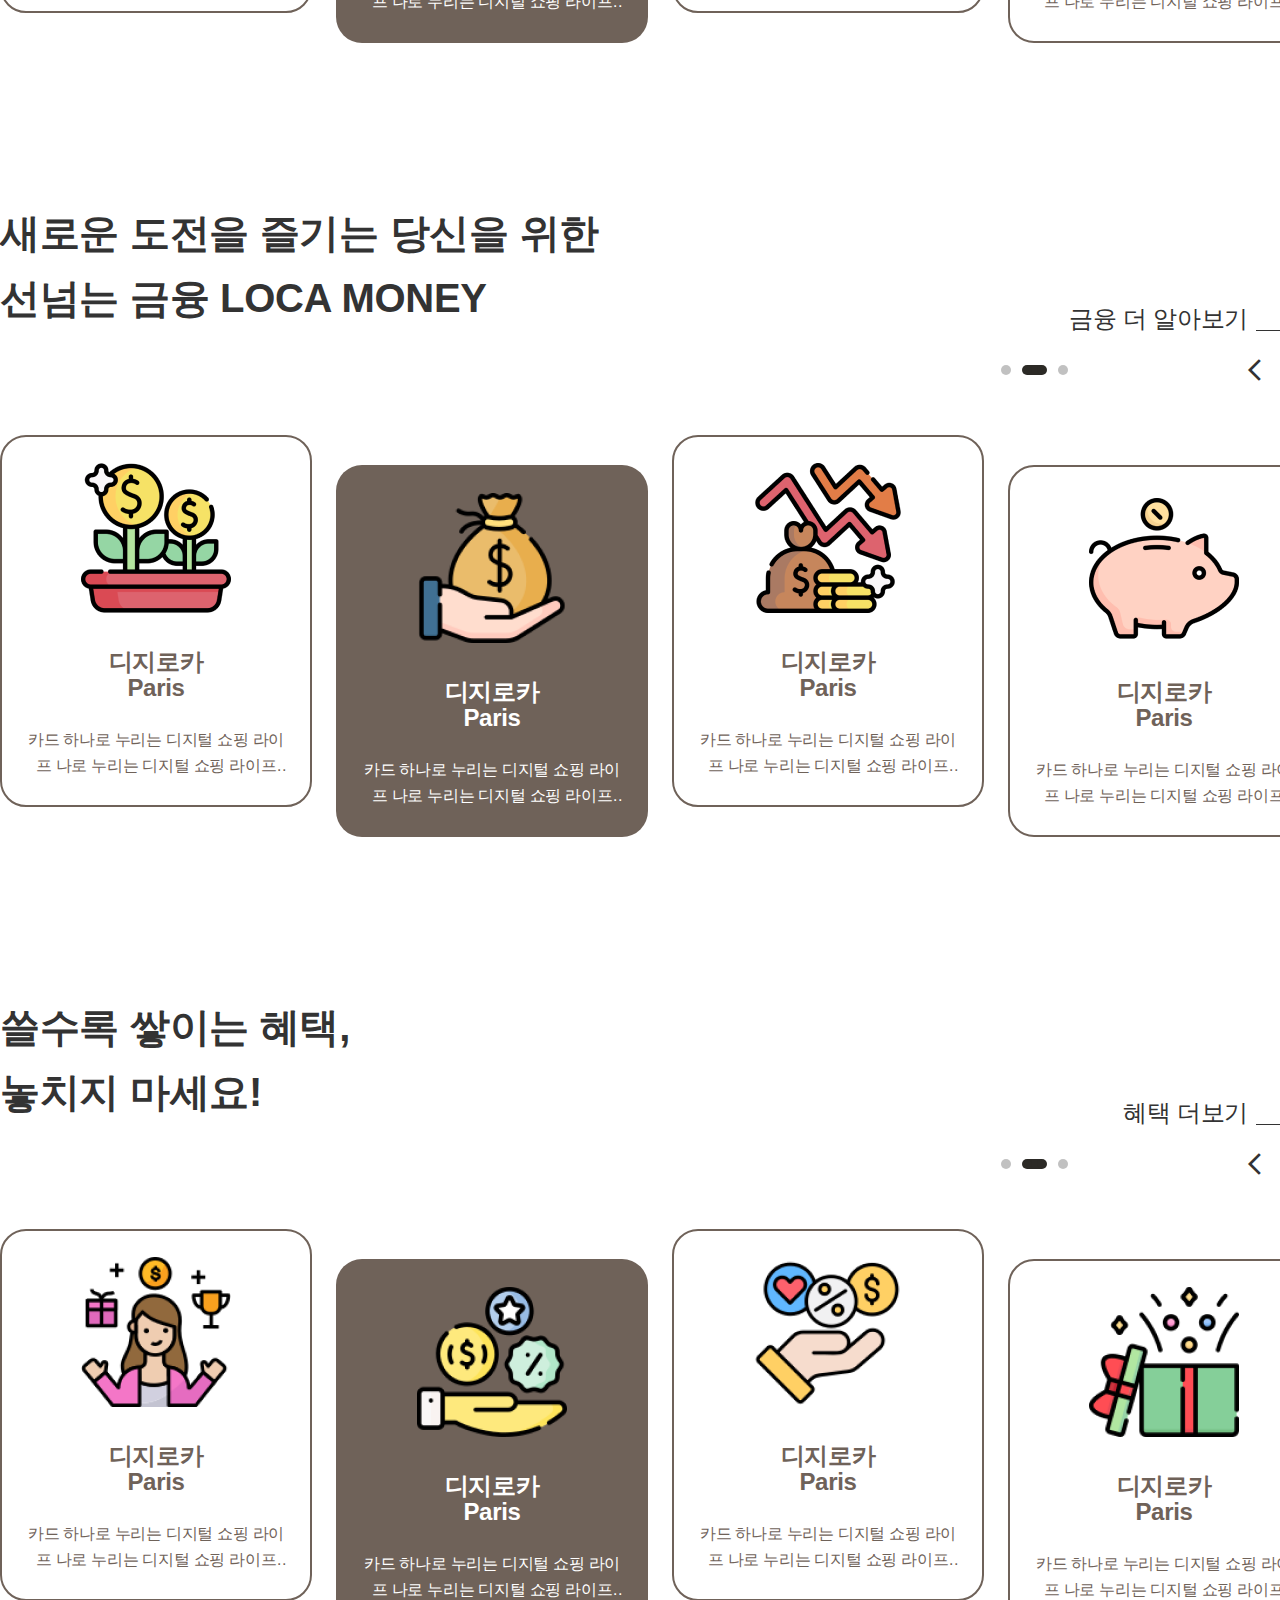
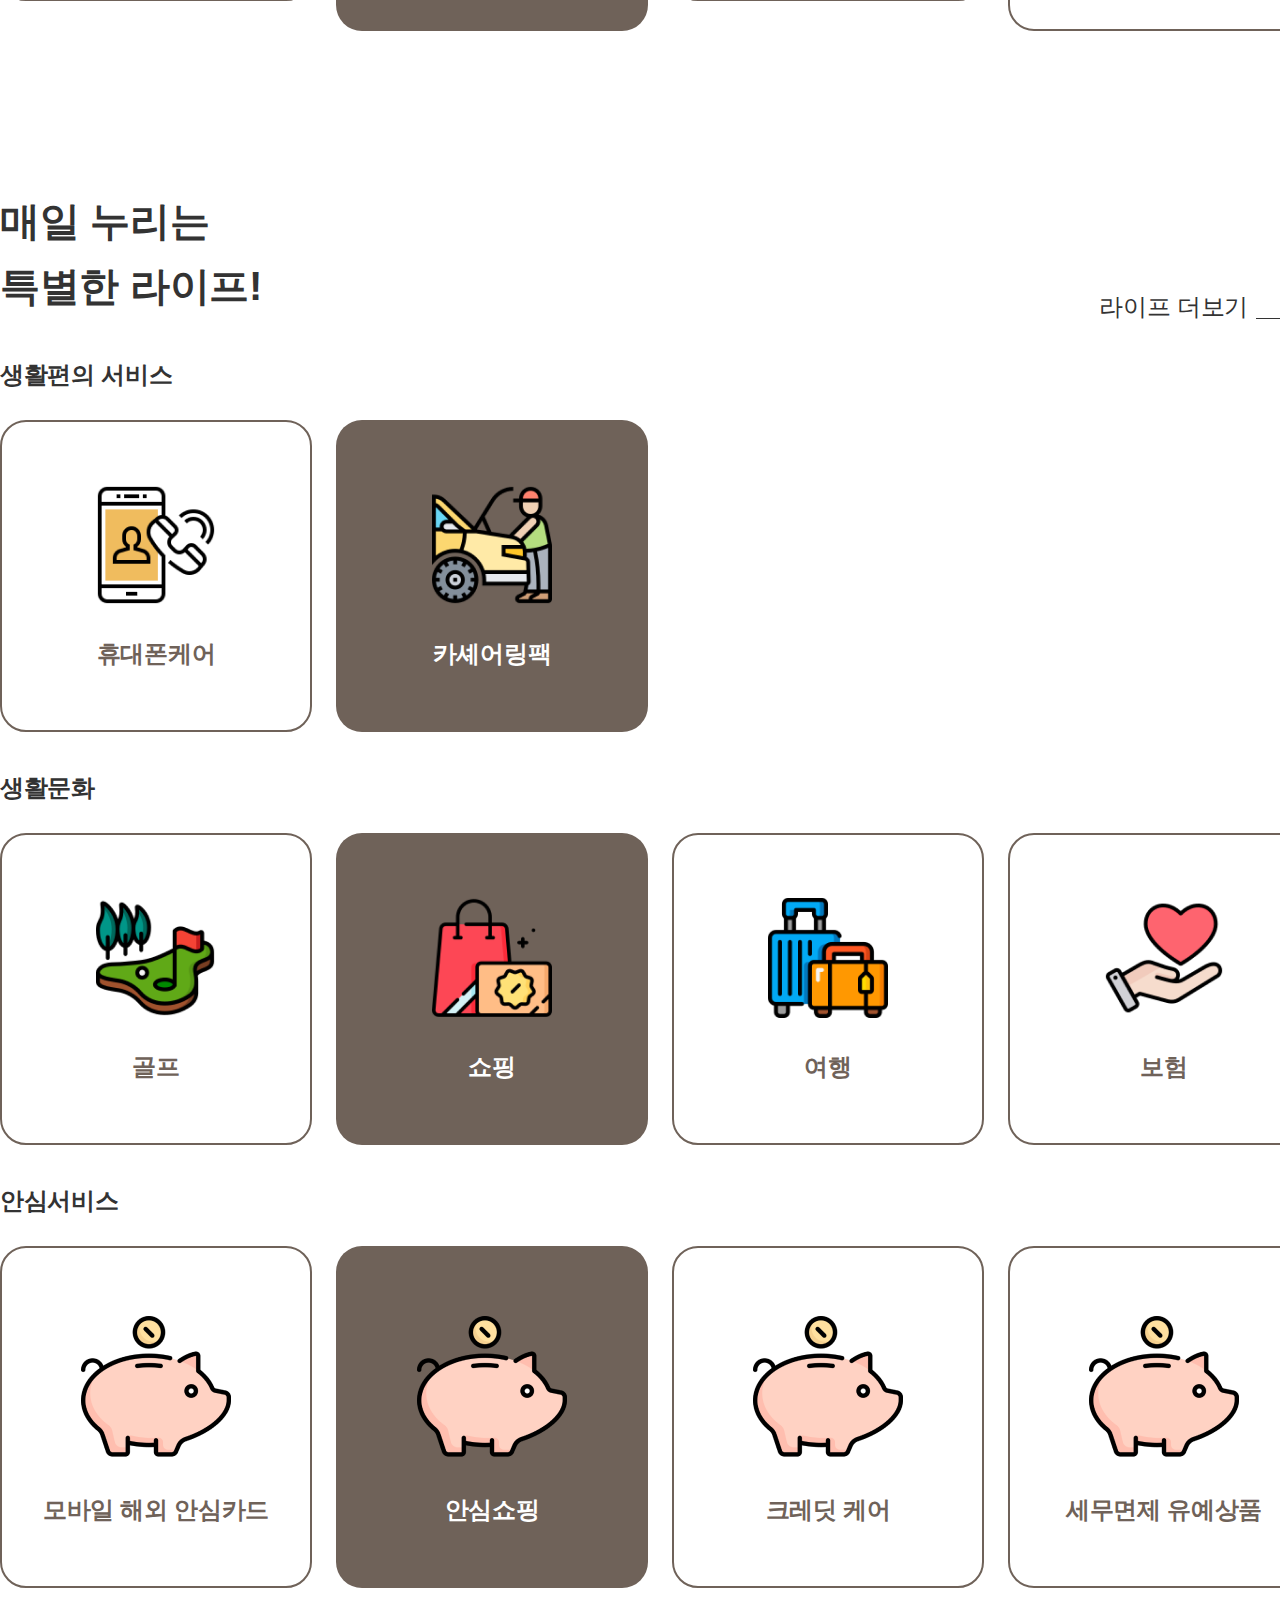
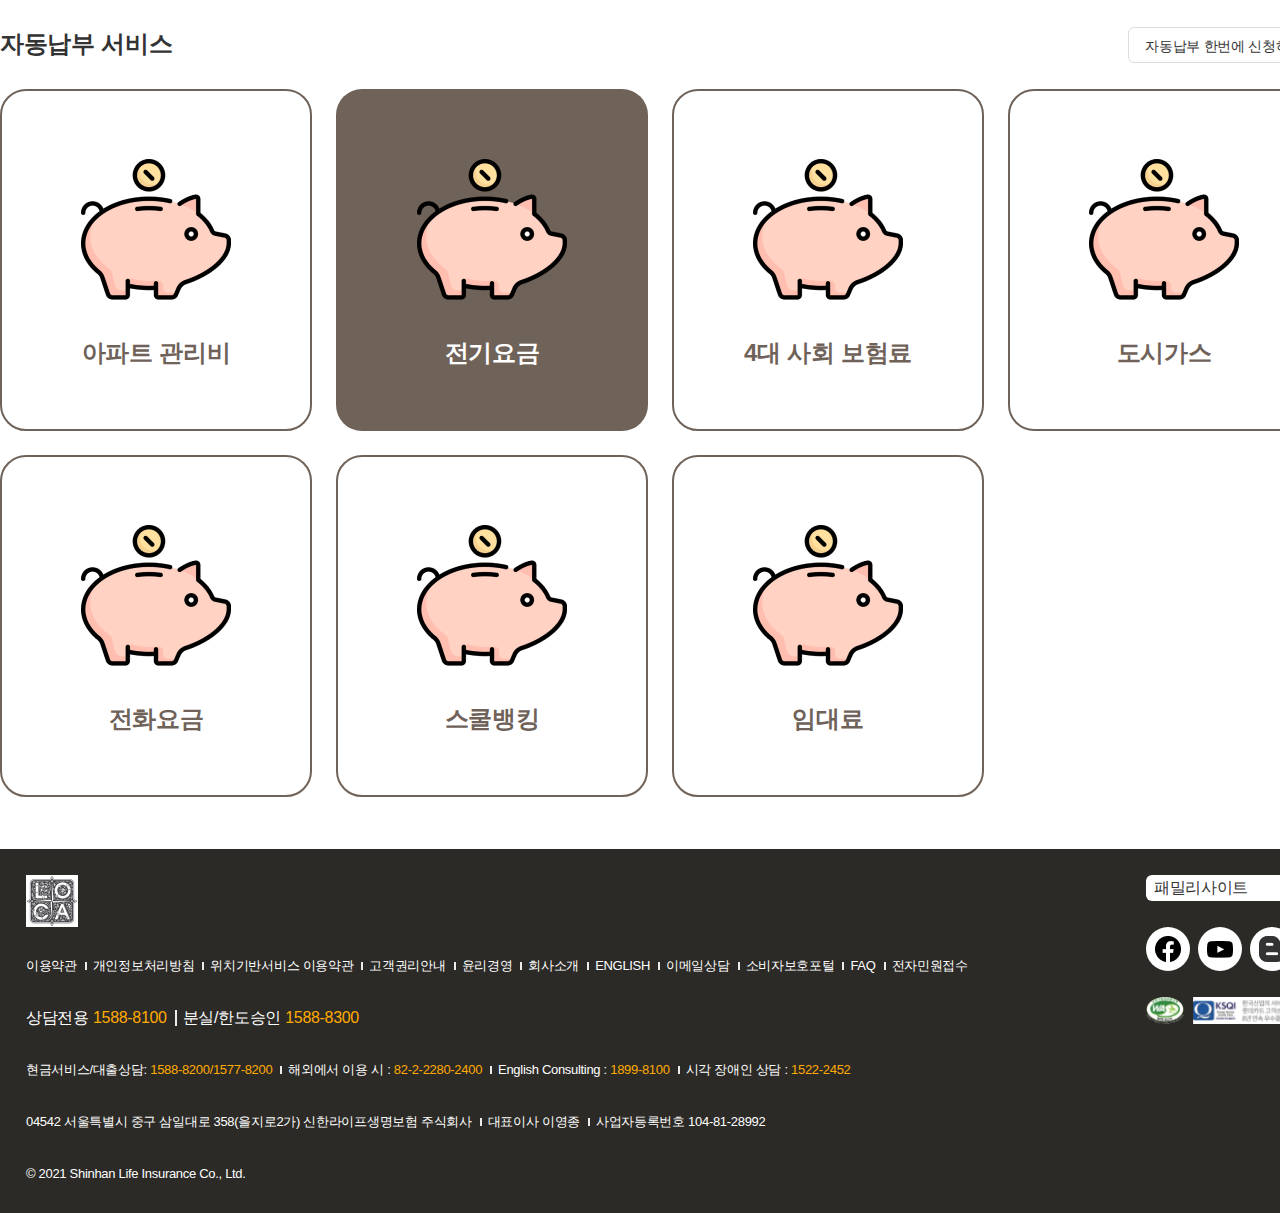
==== commit e798abeb: "팝업등 작업" ====
--- a/index.html
+++ b/index.html
@@ -31,6 +31,42 @@
   <meta name="theme-color" content="#ffffff">
 </head>
 <body> <!--all-menu 클래스 일 때 wrapper display:none; -->  <!--src-open 클래스 일 때 dim처리 --> 
+  <!-- 쿠키팝업(s) -->
+  <div class="pop-wrap open cookie" id="pop-wrap01" style="display:block;">
+    <div class="popup">
+      <div class="pop-contain">
+        <div class="pop-cont">
+          <div class="pop-head">
+              <h1 class="tit">1차 프로젝트 - 롯데카드 리뉴얼</h1>
+          </div>
+          <div class="pop-body">
+            <div class="inner">
+              <p>박소현 사이트입니다.</p>
+              <p>본사이트는 구직용 사이트 입니다.</p>
+              <p>본사이트는 구직용 사이트 입니다.</p>
+              <p>본사이트는 구직용 사이트 입니다.</p>
+              <p>본사이트는 구직용 사이트 입니다.</p>
+              <p>본사이트는 구직용 사이트 입니다.</p>
+              <p>본사이트는 구직용 사이트 입니다.</p>
+              <p>본사이트는 구직용 사이트 입니다.</p>
+              <p>본사이트는 구직용 사이트 입니다.</p>
+            </div>
+            <div class="today-del-btn">
+              <input type="checkbox" id="check">
+              <label for="check">오늘 하루 안보기</label>
+            </div>
+          </div>
+          <button type="button" class="btn-close" onclick="popupClose('#pop-wrap01')">
+            <span class="blind">팝업 닫기</span>
+            <span class="material-symbols-outlined ico-font" class="ico-font" aria-hidden="true">
+              close
+            </span>
+          </button>
+        </div>
+      </div>
+    </div>
+  </div>
+  <!-- 쿠키팝업(e) -->
   <div class="wrapper"> 
     <!-- header (s) -->
     <header> <!--sticky 클래스 추가 되었을때 스크립트작업--> 
@@ -716,8 +752,8 @@
             <div class="search-bar">
               <div class="ipt-wrap">
                 <input type="text" class="ipt" id="search-ipt" title="검색어" placeholder="검색어를 입력해주세요.">
-                <button type="button" class="ico-btn-del ico-font" id="search-btn-del">
-                  <span class="material-symbols-outlined" aria-hidden="true">
+                <button type="button" class="ico-btn-del" id="search-btn-del">
+                  <span class="material-symbols-outlined ico-font" aria-hidden="true">
                     close
                   </span>
                   <span class="blind">해당 입력 필드 값 삭제</span>
@@ -915,7 +951,7 @@
                   <p class="desc">롯데카드 첫 발급고객, 연회비 100% 캐시백</p>
                 </div>
                 <div class="img-wrap">
-                  <img src="img/img_bnr_card_03.png" alt="">
+                  <img src="img/img_bnr_card_04.gif" alt="">
                 </div>
               </a>
             </li>
@@ -926,11 +962,9 @@
                   <p class="desc">롯데카드 첫 발급고객, 연회비 100% 캐시백</p>
                 </div>
                 <div class="img-wrap">
-                  <img src="img/img_bnr_card_03.png" alt="">
-                </div>
-              </a>
-            </li>
-            
+                  <img src="img/img_bnr_card_05.gif" alt="">
+                </div>
+              </a>
           </ul>
           <div class="btn-area white"> <!--white 클래스 배너에서만 넣기-->
             <button type="button" class="prev-btn">
@@ -956,6 +990,12 @@
               </button>
               <button type="button" class="bullet">
                 <span class="blind">세번째 슬라이드</span>
+              </button>
+              <button type="button" class="bullet">
+                <span class="blind">네번째 슬라이드</span>
+              </button>
+              <button type="button" class="bullet">
+                <span class="blind">다섯번째 슬라이드</span>
               </button>
             </div>
             <button type="button" class="stop">
@@ -1392,7 +1432,7 @@
           
           <div class="tit-area sub">
             <h3 class="sub-tit">자동납부 서비스</h3>
-            <a href="#" class="btn s">상세보기</a>
+            <a href="#" class="btn s">자동납부 한번에 신청하기</a>
           </div>
           <ul class="item-list">
             <li>
@@ -1485,7 +1525,7 @@
           </a>
         </li>
         <li>         
-           <button type="button" class="btn-card">
+           <button type="button" class="btn-card" onclick="popupOpen('#pop-wrap02')">
             <span class="material-symbols-outlined ico-font" aria-hidden="true">
               add_card
             </span>
@@ -1676,26 +1716,27 @@
     <div class="gnb-area">
       <nav class="gnb-wrap container">
         <ul class="menu-list">
+          <!-- 스크롤 작업해야함 -->
           <li> 
-            <a href="#">MY</a>
+            <a href="my">MY</a>
           </li>
           <li>
-            <a href="#">혜택</a>
+            <a href="benefit">혜택</a>
           </li>
           <li>
-            <a href="#">카드</a>
+            <a href="card">카드</a>
           </li>
           <li>
-            <a href="#">금융</a>
+            <a href="loan">금융</a>
           </li>
           <li>
-            <a href="#">라이프</a>
+            <a href="life">라이프</a>
           </li>
           <li>
-            <a href="#">자동차</a>
+            <a href="car">자동차</a>
           </li>
           <li>
-            <a href="#">고객센터</a>
+            <a href="cs">고객센터</a>
           </li>
         </ul>
       </nav>
@@ -1704,548 +1745,593 @@
     <div class="sitemap-body">
       <div class="container">
         <ul class="menu-list">
-          <li>
+          <li id="my">
             <h2 class="tit">
               <a href="#">MY</a>
             </h2>
             <ul class="depth2-list">
               <li>
-                <a href="#" class="depth2">2depth</a>
-                <ul class="3depth-list">
-                  <li><a href="#">웹사이트 보안프로그램</a></li>
-                  <li><a href="#">3depth</a></li>
-                  <li><a href="#">3depth</a></li>
-                </ul>
-              </li>
-              <li>
-                <a href="#" class="depth2">2depth</a>
-                <ul class="3depth-list">
-                  <li><a href="#">3depth</a></li>
-                  <li><a href="#">3depth</a></li>
-                </ul>
-              </li>
-              <li>
-                <a href="#" class="depth2">2depth</a>
-                <ul class="3depth-list">
-                  <li><a href="#">3depth</a></li>
-                  <li><a href="#">3depth</a></li>
-                </ul>
-              </li>
-              <li>
-                <a href="#" class="depth2">2depth</a>
-                <ul class="3depth-list">
-                  <li><a href="#">3depth</a></li>
-                  <li><a href="#">3depth</a></li>
-                </ul>
-              </li>
-              <li>
-                <a href="#" class="depth2">2depth</a>
-                <ul class="3depth-list">
-                  <li><a href="#">3depth</a></li>
-                  <li><a href="#">3depth</a></li>
-                </ul>
-              </li>
-              <li>
-                <a href="#" class="depth2">2depth</a>
-                <ul class="3depth-list">
-                  <li><a href="#">3depth</a></li>
-                  <li><a href="#">3depth</a></li>
-                </ul>
-              </li>
-              <li>
-                <a href="#" class="depth2">2depth</a>
-                <ul class="3depth-list">
-                  <li><a href="#">3depth</a></li>
-                  <li><a href="#">3depth</a></li>
-                </ul>
-              </li>
-              <li>
-                <a href="#" class="depth2">2depth</a>
-                <ul class="3depth-list">
-                  <li><a href="#">3depth</a></li>
-                  <li><a href="#">3depth</a></li>
-                </ul>
-              </li>
-              <li>
-                <a href="#" class="depth2">2depth</a>
-                <ul class="3depth-list">
-                  <li><a href="#">3depth</a></li>
-                  <li><a href="#">3depth</a></li>
-                </ul>
-              </li>
-              <li>
-                <a href="#" class="depth2" class="depth2">2depth</a>
-                <ul class="3depth-list">
-                  <li><a href="#">3depth</a></li>
-                  <li><a href="#">3depth</a></li>
+                <a href="#" class="depth2">이용한도</a>
+                <ul class="depth3-list">
+                  <li>
+                    <a href="#"></a>
+                  </li>
+                  <li>
+                    <a href="#">이용한도 조회</a>
+                  </li>
+                  <li>
+                    <a href="#">이용한도 상향</a>
+                  </li>
+                  <li>
+                    <a href="#">이용한도 하향</a>
+                  </li>
+                  <li>
+                    <a href="#">업종별 특별한도</a>
+                  </li>
+                  <li>
+                    <a href="#">가족카드 이용한도 변경</a>
+                  </li>
+                </ul>
+              </li>
+              <li>
+                <a href="#" class="depth2">이용내역</a>
+                <ul class="depth3-list">
+                  <li>
+                    <a href="#">이용내역(매출전표)</a>
+                  </li>
+                  <li>
+                    <a href="#">이용대금명세서</a>
+                  </li>
+                  <li>
+                    <a href="#">결제예정금액</a>
+                  </li>
+                  <li>
+                    <a href="#">소득공제내역</a>
+                  </li>
+                  <li>
+                    <a href="#">세금 신고용 이용내역</a>
+                  </li>
+                  <li>
+                    <a href="#">교통ㆍ하이패스 이용내역</a>
+                  </li>
+                </ul>
+              </li>
+              <li>
+                <a href="#" class="depth2">이용금액결제</a>
+                <ul class="depth3-list">
+                  <li>
+                    <a href="#">즉시결제</a>
+                  </li>
+                  <li>
+                    <a href="#">결제대금 연기</a>
+                  </li>
+                  <li>
+                    <a href="#">분할납부(할부전환)</a>
+                  </li>
+                  <li>
+                    <a href="#">일부결제금액이월약정(리볼빙)</a>
+                  </li>
+                  <li>
+                    <a href="#">포인트연계할부(세이브)</a>
+                  </li>
+                  <li>
+                    <a href="#">가상계좌 신청ㆍ조회</a>
+                  </li>
+                  <li>
+                    <a href="#">이용금액 입금내역</a>
+                  </li>
+                  <li>
+                    <a href="#">포인트플러스 GRANDE카드 선결제</a>
+                  </li>
+                </ul>
+              </li>
+              <li>
+                <a href="#" class="depth2">카드정보관리</a>
+                <ul class="depth3-list">
+                  <li>
+                    <a href="#">보유카드조회</a>
+                  </li>
+                  <li>
+                    <a href="#">카드비밀번호 등록ㆍ변경</a>
+                  </li>
+                  <li>
+                    <a href="#">명세서수령방법 변경</a>
+                  </li>
+                  <li>
+                    <a href="#">결제일 변경</a>
+                  </li>
+                  <li>
+                    <a href="#">결제계좌 변경</a>
+                  </li>
+                  <li>
+                    <a href="#">카드해지신청</a>
+                  </li>
+                </ul>
+              </li>
+              <li>
+                <a href="#" class="depth2">나의정보관리</a>
+                <ul class="depth3-list">
+                  <li>
+                    <a href="#">나의정보 조회ㆍ변경</a>
+                  </li>
+                  <li>
+                    <a href="#">온라인회원탈퇴</a>
+                  </li>
+                  <li>
+                    <a href="#">알림서비스</a>
+                  </li>
+                  <li>
+                    <a href="#">고액결제알림</a>
+                  </li>
+                  <li>
+                    <a href="#">알림 설정</a>
+                  </li>
+                </ul>
+              </li>
+              <li>
+                <a href="#" class="depth2">가족카드조회</a>
+                <ul class="depth3-list">
+                  <li>
+                    <a href="#">이용내역(매출전표)</a>
+                  </li>
+                  <li>
+                    <a href="#">교통ㆍ하이패스 이용내역</a>
+                  </li>
+                  <li>
+                    <a href="#">가족카드 이용한도</a>
+                  </li>
+                  <li>
+                    <a href="#">단기카드대출 신청</a>
+                  </li>
                 </ul>
               </li>
             </ul>
           </li>
-          <li>
+          <li id="benefit">
             <h2 class="tit">
               <a href="#">혜택</a>
             </h2>
             <ul class="depth2-list">
               <li>
-                <a href="#" class="depth2">2depth</a>
-                <ul class="3depth-list">
-                  <li><a href="#">3depth</a></li>
-                  <li><a href="#">3depth</a></li>
-                  <li><a href="#">3depth</a></li>
-                </ul>
-              </li>
-              <li>
-                <a href="#" class="depth2">2depth</a>
-                <ul class="3depth-list">
-                  <li><a href="#">3depth</a></li>
-                  <li><a href="#">3depth</a></li>
-                </ul>
-              </li>
-              <li>
-                <a href="#" class="depth2">2depth</a>
-                <ul class="3depth-list">
-                  <li><a href="#">3depth</a></li>
-                  <li><a href="#">3depth</a></li>
-                </ul>
-              </li>
-              <li>
-                <a href="#" class="depth2">2depth</a>
-                <ul class="3depth-list">
-                  <li><a href="#">3depth</a></li>
-                  <li><a href="#">3depth</a></li>
-                </ul>
-              </li>
-              <li>
-                <a href="#" class="depth2">2depth</a>
-                <ul class="3depth-list">
-                  <li><a href="#">3depth</a></li>
-                  <li><a href="#">3depth</a></li>
-                </ul>
-              </li>
-              <li>
-                <a href="#" class="depth2">2depth</a>
-                <ul class="3depth-list">
-                  <li><a href="#">3depth</a></li>
-                  <li><a href="#">3depth</a></li>
-                </ul>
-              </li>
-              <li>
-                <a href="#" class="depth2">2depth</a>
-                <ul class="3depth-list">
-                  <li><a href="#">3depth</a></li>
-                  <li><a href="#">3depth</a></li>
-                </ul>
-              </li>
-              <li>
-                <a href="#" class="depth2">2depth</a>
-                <ul class="3depth-list">
-                  <li><a href="#">3depth</a></li>
-                  <li><a href="#">3depth</a></li>
-                </ul>
-              </li>
-              <li>
-                <a href="#" class="depth2">2depth</a>
-                <ul class="3depth-list">
-                  <li><a href="#">3depth</a></li>
-                  <li><a href="#">3depth</a></li>
-                </ul>
-              </li>
-              <li>
-                <a href="#" class="depth2">2depth</a>
-                <ul class="3depth-list">
-                  <li><a href="#">3depth</a></li>
-                  <li><a href="#">3depth</a></li>
+                <a href="#" class="depth2">TOUCH</a>
+              </li>
+              <li>
+                <a href="#" class="depth2">친구에게 카드추천(이벤트)</a>
+              </li>
+              <li>
+                <a href="#" class="depth2">이벤트</a>
+                <ul class="depth3-list">
+                  <li>
+                    <a href="#">진행 이벤트</a>
+                  </li>
+                  <li>
+                    <a href="#">지난 이벤트</a>
+                  </li>
+                  <li>
+                    <a href="#">이벤트 당첨확인</a>
+                  </li>
+                </ul>
+              </li>
+              <li>
+                <a href="#" class="depth2">포인트·마일리지</a>
+                <ul class="depth3-list">
+                  <li>
+                    <a href="#">포인트 안내</a>
+                  </li>
+                  <li>
+                    <a href="#">포인트 조회</a>
+                  </li>
+                  <li>
+                    <a href="#">포인트 전환</a>
+                  </li>
+                  <li>
+                    <a href="#">포인트 사용</a>
+                  </li>
+                  <li>
+                    <a href="#">포인트 기부</a>
+                  </li>
+                  <li>
+                    <a href="#">포인트 이용안내</a>
+                  </li>
+                </ul>
+              </li>
+              <li>
+                <a href="#" class="depth2">롯데카드 혜택</a>
+                <ul class="depth3-list">
+                  <li>
+                    <a href="#">연간서비스이용내역</a>
+                  </li>
+                </ul>
+              </li>
+              <li>
+                <a href="#" class="depth2">정부지원 혜택</a>
+                <ul class="depth3-list">
+                  <li>
+                    <a href="#">교육급여 학습특별지원금</a>
+                  </li>
+                  <li>
+                    <a href="#">상생 소비지원금</a>
+                  </li>
+                  <li>
+                    <a href="#">국가바우처</a>
+                  </li>
+                  <li>
+                    <a href="#">경차유류세환급</a>
+                  </li>
                 </ul>
               </li>
             </ul>
           </li>
-          <li>
+          <li id="card">
             <h2 class="tit">
               <a href="#">카드</a>
             </h2>
             <ul class="depth2-list">
               <li>
-                <a href="#" class="depth2">2depth</a>
-                <ul class="3depth-list">
-                  <li><a href="#">3depth</a></li>
-                  <li><a href="#">3depth</a></li>
-                  <li><a href="#">3depth</a></li>
-                </ul>
-              </li>
-              <li>
-                <a href="#" class="depth2">2depth</a>
-                <ul class="3depth-list">
-                  <li><a href="#">3depth</a></li>
-                  <li><a href="#">3depth</a></li>
-                </ul>
-              </li>
-              <li>
-                <a href="#" class="depth2">2depth</a>
-                <ul class="3depth-list">
-                  <li><a href="#">3depth</a></li>
-                  <li><a href="#">3depth</a></li>
-                </ul>
-              </li>
-              <li>
-                <a href="#" class="depth2">2depth</a>
-                <ul class="3depth-list">
-                  <li><a href="#">3depth</a></li>
-                  <li><a href="#">3depth</a></li>
-                </ul>
-              </li>
-              <li>
-                <a href="#" class="depth2">2depth</a>
-                <ul class="3depth-list">
-                  <li><a href="#">3depth</a></li>
-                  <li><a href="#">3depth</a></li>
-                </ul>
-              </li>
-              <li>
-                <a href="#" class="depth2">2depth</a>
-                <ul class="3depth-list">
-                  <li><a href="#">3depth</a></li>
-                  <li><a href="#">3depth</a></li>
-                </ul>
-              </li>
-              <li>
-                <a href="#" class="depth2">2depth</a>
-                <ul class="3depth-list">
-                  <li><a href="#">3depth</a></li>
-                  <li><a href="#">3depth</a></li>
-                </ul>
-              </li>
-              <li>
-                <a href="#" class="depth2">2depth</a>
-                <ul class="3depth-list">
-                  <li><a href="#">3depth</a></li>
-                  <li><a href="#">3depth</a></li>
-                </ul>
-              </li>
-              <li>
-                <a href="#" class="depth2">2depth</a>
-                <ul class="3depth-list">
-                  <li><a href="#">3depth</a></li>
-                  <li><a href="#">3depth</a></li>
-                </ul>
-              </li>
-              <li>
-                <a href="#" class="depth2">2depth</a>
-                <ul class="3depth-list">
-                  <li><a href="#">3depth</a></li>
-                  <li><a href="#">3depth</a></li>
+                <a href="#" class="depth2">브랜드카드</a>
+                <ul class="depth3-list">
+                  <li>
+                    <a href="#">디지로카 City Edition</a>
+                  </li>
+                  <li>
+                    <a href="#">LOCA</a>
+                  </li>
+                  <li>
+                    <a href="#">LOCA LIKIT</a>
+                  </li>
+                  <li>
+                    <a href="#">I'm</a>
+                  </li>
+                  <li>
+                    <a href="#">롯데백화점 AVENUEL카드</a>
+                  </li>
+                  <li>
+                    <a href="#">Flex카드</a>
+                  </li>
+                </ul>
+              </li>
+              <li>
+                <a href="#" class="depth2">카드신청</a>
+                <ul class="depth3-list">
+                  <li>
+                    <a href="#">프리미엄 카드</a>
+                  </li>
+                  <li>
+                    <a href="#">신용카드</a>
+                  </li>
+                  <li>
+                    <a href="#">제휴카드</a>
+                  </li>
+                  <li>
+                    <a href="#">체크카드</a>
+                  </li>
+                  <li>
+                    <a href="#">가족카드</a>
+                  </li>
+                  <li>
+                    <a href="#">상품권·기프트카드</a>
+                  </li>
+                </ul>
+              </li>
+              <li>
+                <a href="#" class="depth2">이용안내</a>
+                <ul class="depth3-list">
+                  <li>
+                    <a href="#">카드신청</a>
+                  </li>
+                  <li>
+                    <a href="#">신청내역ㆍ배송 조회</a>
+                  </li>
+                  <li>
+                    <a href="#">잔액ㆍ이용내역 조회</a>
+                  </li>
+                  <li>
+                    <a href="#">환불ㆍ포인트전환ㆍ기부</a>
+                  </li>
+                  <li>
+                    <a href="#">인터넷사용ㆍ소득공제 등록</a>
+                  </li>
+                  <li>
+                    <a href="#">티니패스 카드(용돈카드)</a>
+                  </li>
+                </ul>
+              </li>
+              <li>
+                <a href="#" class="depth2">카드 발급·수령</a>
+                <ul class="depth3-list">
+                  <li>
+                    <a href="#">발급안내</a>
+                  </li>
+                  <li>
+                    <a href="#">발급상황 조회</a>
+                  </li>
+                  <li>
+                    <a href="#">카드 사용등록</a>
+                  </li>
+                  <li>
+                    <a href="#">이용안내</a>
+                  </li>
                 </ul>
               </li>
             </ul>
           </li>
-          <li>
+          <li id="loan">
             <h2 class="tit">
               <a href="#">금융</a>
             </h2>
             <ul class="depth2-list">
               <li>
-                <a href="#" class="depth2">2depth</a>
-                <ul class="3depth-list">
-                  <li><a href="#">3depth</a></li>
-                  <li><a href="#">3depth</a></li>
-                  <li><a href="#">3depth</a></li>
-                </ul>
-              </li>
-              <li>
-                <a href="#" class="depth2">2depth</a>
-                <ul class="3depth-list">
-                  <li><a href="#">3depth</a></li>
-                  <li><a href="#">3depth</a></li>
-                </ul>
-              </li>
-              <li>
-                <a href="#" class="depth2">2depth</a>
-                <ul class="3depth-list">
-                  <li><a href="#">3depth</a></li>
-                  <li><a href="#">3depth</a></li>
-                </ul>
-              </li>
-              <li>
-                <a href="#" class="depth2">2depth</a>
-                <ul class="3depth-list">
-                  <li><a href="#">3depth</a></li>
-                  <li><a href="#">3depth</a></li>
-                </ul>
-              </li>
-              <li>
-                <a href="#" class="depth2">2depth</a>
-                <ul class="3depth-list">
-                  <li><a href="#">3depth</a></li>
-                  <li><a href="#">3depth</a></li>
-                </ul>
-              </li>
-              <li>
-                <a href="#" class="depth2">2depth</a>
-                <ul class="3depth-list">
-                  <li><a href="#">3depth</a></li>
-                  <li><a href="#">3depth</a></li>
-                </ul>
-              </li>
-              <li>
-                <a href="#" class="depth2">2depth</a>
-                <ul class="3depth-list">
-                  <li><a href="#">3depth</a></li>
-                  <li><a href="#">3depth</a></li>
-                </ul>
-              </li>
-              <li>
-                <a href="#" class="depth2">2depth</a>
-                <ul class="3depth-list">
-                  <li><a href="#">3depth</a></li>
-                  <li><a href="#">3depth</a></li>
-                </ul>
-              </li>
-              <li>
-                <a href="#" class="depth2">2depth</a>
-                <ul class="3depth-list">
-                  <li><a href="#">3depth</a></li>
-                  <li><a href="#">3depth</a></li>
-                </ul>
-              </li>
-              <li>
-                <a href="#" class="depth2">2depth</a>
-                <ul class="3depth-list">
-                  <li><a href="#">3depth</a></li>
-                  <li><a href="#">3depth</a></li>
+                <a href="#" class="depth2">LOCA MONEY<br>-단기카드대출</a>
+                <ul class="depth3-list">
+                  <li>
+                    <a href="#">이용안내</a>
+                  </li>
+                  <li>
+                    <a href="#">신청</a>
+                  </li>
+                  <li>
+                    <a href="#">신청결과조회</a>
+                  </li>
+                </ul>
+              </li>
+              <li>
+                <a href="#" class="depth2">LOCA MONEY<br>-장기카드대출</a>
+                <ul class="depth3-list">
+                  <li>
+                    <a href="#">이용안내</a>
+                  </li>
+                  <li>
+                    <a href="#">신청</a>
+                  </li>
+                  <li>
+                    <a href="#">신청결과조회</a>
+                  </li>
+                </ul>
+              </li>
+              <li>
+                <a href="#" class="depth2">LOCA MONEY<br>-마이너스카드</a>
+                <ul class="depth3-list">
+                  <li>
+                    <a href="#">정보조회</a>
+                  </li>
+                </ul>
+              </li>
+              <li>
+                <a href="#" class="depth2">일부결제금액이월약정<br>(리볼빙)</a>
+                <ul class="depth3-list">
+                  <li>
+                    <a href="#">이용안내</a>
+                  </li>
+                  <li>
+                    <a href="#">신청</a>
+                  </li>
+                  <li>
+                    <a href="#">정보조회·변경·해지</a>
+                  </li>
+                  <li>
+                    <a href="#">수수료납부조회</a>
+                  </li>
+                </ul>
+              </li>
+              <li>
+                <a href="#" class="depth2">신용대출</a>
+                <ul class="depth3-list">
+                  <li>
+                    <a href="#">대출내역조회</a>
+                  </li>
+                </ul>
+              </li>
+              <li>
+                <a href="#" class="depth2">할부금융</a>
+                <ul class="depth3-list">
+                  <li>
+                    <a href="#">일반대출</a>
+                  </li>
+                  <li>
+                    <a href="#">공공임대 전세대출</a>
+                  </li>
+                  <li>
+                    <a href="#">스탁론</a>
+                  </li>
                 </ul>
               </li>
             </ul>
           </li>
-          <li>
+          <li id="life">
             <h2 class="tit">
               <a href="#">라이프</a>
             </h2>
             <ul class="depth2-list">
               <li>
-                <a href="#" class="depth2">2depth</a>
-                <ul class="3depth-list">
-                  <li><a href="#">3depth</a></li>
-                  <li><a href="#">3depth</a></li>
-                  <li><a href="#">3depth</a></li>
-                </ul>
-              </li>
-              <li>
-                <a href="#" class="depth2">2depth</a>
-                <ul class="3depth-list">
-                  <li><a href="#">3depth</a></li>
-                  <li><a href="#">3depth</a></li>
-                </ul>
-              </li>
-              <li>
-                <a href="#" class="depth2">2depth</a>
-                <ul class="3depth-list">
-                  <li><a href="#">3depth</a></li>
-                  <li><a href="#">3depth</a></li>
-                </ul>
-              </li>
-              <li>
-                <a href="#" class="depth2">2depth</a>
-                <ul class="3depth-list">
-                  <li><a href="#">3depth</a></li>
-                  <li><a href="#">3depth</a></li>
-                </ul>
-              </li>
-              <li>
-                <a href="#" class="depth2">2depth</a>
-                <ul class="3depth-list">
-                  <li><a href="#">3depth</a></li>
-                  <li><a href="#">3depth</a></li>
-                </ul>
-              </li>
-              <li>
-                <a href="#" class="depth2">2depth</a>
-                <ul class="3depth-list">
-                  <li><a href="#">3depth</a></li>
-                  <li><a href="#">3depth</a></li>
-                </ul>
-              </li>
-              <li>
-                <a href="#" class="depth2">2depth</a>
-                <ul class="3depth-list">
-                  <li><a href="#">3depth</a></li>
-                  <li><a href="#">3depth</a></li>
-                </ul>
-              </li>
-              <li>
-                <a href="#" class="depth2">2depth</a>
-                <ul class="3depth-list">
-                  <li><a href="#">3depth</a></li>
-                  <li><a href="#">3depth</a></li>
-                </ul>
-              </li>
-              <li>
-                <a href="#" class="depth2">2depth</a>
-                <ul class="3depth-list">
-                  <li><a href="#">3depth</a></li>
-                  <li><a href="#">3depth</a></li>
-                </ul>
-              </li>
-              <li>
-                <a href="#" class="depth2">2depth</a>
-                <ul class="3depth-list">
-                  <li><a href="#">3depth</a></li>
-                  <li><a href="#">3depth</a></li>
-                </ul>
+                <a href="#" class="depth2">생활문화 서비스</a>
+                <ul class="depth3-list">
+                  <li>
+                    <a href="#">쇼핑</a>
+                  </li>
+                  <li>
+                    <a href="#">여행</a>
+                  </li>
+                  <li>
+                    <a href="#">보험</a>
+                  </li>
+                </ul>
+              </li>
+              <li>
+                <a href="#" class="depth2">요금납부 서비스</a>
+                <ul class="depth3-list">
+                  <li>
+                    <a href="#">자동납부</a>
+                  </li>
+                </ul>
+              </li>
+              <li>
+                <a href="#" class="depth2">프리미엄 서비스</a>
+                <ul class="depth3-list">
+                  <li>
+                    <a href="#">모빌리티팩</a>
+                  </li>
+                  <li>
+                    <a href="#">컬쳐DC</a>
+                  </li>
+                  <li>
+                    <a href="#">휴대폰케어</a>
+                  </li>
+                  <li>
+                    <a href="#">안심쇼핑</a>
+                  </li>
+                  <li>
+                    <a href="#">올마이카</a>
+                  </li>
+                </ul>
+              </li>
+              <li>
+                <a href="#" class="depth2">편의 서비스</a>
+                <ul class="depth3-list">
+                  <li>
+                    <a href="#">채무면제ㆍ유예상품</a>
+                  </li>
+                  <li>
+                    <a href="#">카드본인확인서비스</a>
+                  </li>
+                  <li>
+                    <a href="#">서울시 버스노선변경 알림</a>
+                  </li>
+                </ul>
+              </li>
+              <li>
+                <a href="#" class="depth2">해외이용 서비스</a>
+                <ul class="depth3-list">
+                  <li>
+                    <a href="#">해외이용 안심설정</a>
+                  </li>
+                  <li>
+                    <a href="#">해외 원화승인 차단</a>
+                  </li>
+                  <li>
+                    <a href="#">해외이용 사전할부예약</a>
+                  </li>
+                  <li>
+                    <a href="#">모바일해외안심카드</a>
+                  </li>
+                </ul>
+              </li>
+              <li>
+                <a href="#" class="depth2">LIFE ZINE</a>
               </li>
             </ul>
           </li>
-          <li>
+          <li id="car">
             <h2 class="tit">
               <a href="#">자동차</a>
             </h2>
             <ul class="depth2-list">
               <li>
-                <a href="#" class="depth2">2depth</a>
-                <ul class="3depth-list">
-                  <li><a href="#">3depth</a></li>
-                  <li><a href="#">3depth</a></li>
-                  <li><a href="#">3depth</a></li>
-                </ul>
-              </li>
-              <li>
-                <a href="#" class="depth2">2depth</a>
-                <ul class="3depth-list">
-                  <li><a href="#">3depth</a></li>
-                  <li><a href="#">3depth</a></li>
-                </ul>
-              </li>
-              <li>
-                <a href="#" class="depth2">2depth</a>
-                <ul class="3depth-list">
-                  <li><a href="#">3depth</a></li>
-                  <li><a href="#">3depth</a></li>
-                </ul>
-              </li>
-              <li>
-                <a href="#" class="depth2">2depth</a>
-                <ul class="3depth-list">
-                  <li><a href="#">3depth</a></li>
-                  <li><a href="#">3depth</a></li>
-                </ul>
-              </li>
-              <li>
-                <a href="#" class="depth2">2depth</a>
-                <ul class="3depth-list">
-                  <li><a href="#">3depth</a></li>
-                  <li><a href="#">3depth</a></li>
-                </ul>
-              </li>
-              <li>
-                <a href="#" class="depth2">2depth</a>
-                <ul class="3depth-list">
-                  <li><a href="#">3depth</a></li>
-                  <li><a href="#">3depth</a></li>
-                </ul>
-              </li>
-              <li>
-                <a href="#" class="depth2">2depth</a>
-                <ul class="3depth-list">
-                  <li><a href="#">3depth</a></li>
-                  <li><a href="#">3depth</a></li>
-                </ul>
-              </li>
-              <li>
-                <a href="#" class="depth2">2depth</a>
-                <ul class="3depth-list">
-                  <li><a href="#">3depth</a></li>
-                  <li><a href="#">3depth</a></li>
-                </ul>
-              </li>
-              <li>
-                <a href="#" class="depth2">2depth</a>
-                <ul class="3depth-list">
-                  <li><a href="#">3depth</a></li>
-                  <li><a href="#">3depth</a></li>
-                </ul>
-              </li>
-              <li>
-                <a href="#" class="depth2">2depth</a>
-                <ul class="3depth-list">
-                  <li><a href="#">3depth</a></li>
-                  <li><a href="#">3depth</a></li>
-                </ul>
+                <a href="#" class="depth2">신차일시불</a>
+              </li>
+              <li>
+                <a href="#" class="depth2">오토할부</a>
+              </li>
+              <li>
+                <a href="#" class="depth2">카드할부</a>
               </li>
             </ul>
           </li>
-          <li>
+          <li id="cs">
             <h2 class="tit">
               <a href="#">고객센터</a>
             </h2>
             <ul class="depth2-list">
               <li>
-                <a href="#">2depth</a>
-                <ul class="3depth-list">
-                  <li><a href="#">3depth</a></li>
-                  <li><a href="#">3depth</a></li>
-                  <li><a href="#">3depth</a></li>
-                </ul>
-              </li>
-              <li>
-                <a href="#">2depth</a>
-                <ul class="3depth-list">
-                  <li><a href="#">3depth</a></li>
-                  <li><a href="#">3depth</a></li>
-                </ul>
-              </li>
-              <li>
-                <a href="#">2depth</a>
-                <ul class="3depth-list">
-                  <li><a href="#">3depth</a></li>
-                  <li><a href="#">3depth</a></li>
-                </ul>
-              </li>
-              <li>
-                <a href="#">2depth</a>
-                <ul class="3depth-list">
-                  <li><a href="#">3depth</a></li>
-                  <li><a href="#">3depth</a></li>
-                </ul>
-              </li>
-              <li>
-                <a href="#">2depth</a>
-                <ul class="3depth-list">
-                  <li><a href="#">3depth</a></li>
-                  <li><a href="#">3depth</a></li>
-                </ul>
-              </li>
-              <li>
-                <a href="#">2depth</a>
-                <ul class="3depth-list">
-                  <li><a href="#">3depth</a></li>
-                  <li><a href="#">3depth</a></li>
-                </ul>
-              </li>
-              <li>
-                <a href="#">2depth</a>
-                <ul class="3depth-list">
-                  <li><a href="#">3depth</a></li>
-                  <li><a href="#">3depth</a></li>
-                </ul>
-              </li>
-              <li>
-                <a href="#">2depth</a>
-                <ul class="3depth-list">
-                  <li><a href="#">3depth</a></li>
-                  <li><a href="#">3depth</a></li>
-                </ul>
-              </li>
-              <li>
-                <a href="#">2depth</a>
-                <ul class="3depth-list">
-                  <li><a href="#">3depth</a></li>
-                  <li><a href="#">3depth</a></li>
-                </ul>
-              </li>
-              <li>
-                <a href="#">2depth</a>
-                <ul class="3depth-list">
-                  <li><a href="#">3depth</a></li>
-                  <li><a href="#">3depth</a></li>
+                <a href="#" class="depth2">자주 하는 질문(FAQ)</a>
+                <ul class="depth3-list">
+                  <li>
+                    <a href="#">이메일상담</a>
+                  </li>
+                  <li>
+                    <a href="#">상담내역조회</a>
+                  </li>
+                  <li>
+                    <a href="#">장애인 회원 상담 안내</a>
+                  </li>
+                </ul>
+              </li>
+              <li>
+                <a href="#" class="depth2">분실신고</a>
+                <ul class="depth3-list">
+                  <li>
+                    <a href="#">분실신고 해제</a>
+                  </li>
+                  <li>
+                    <a href="#">타사카드 분실신고 조회</a>
+                  </li>
+                  <li>
+                    <a href="#">카드 재발급</a>
+                  </li>
+                </ul>
+              </li>
+              <li>
+                <a href="#" class="depth2">이용안내</a>
+                <ul class="depth3-list">
+                  <li>
+                    <a href="#">웹사이트 보안프로그램</a>
+                  </li>
+                  <li>
+                    <a href="#">카드센터 안내</a>
+                  </li>
+                  <li>
+                    <a href="#">ARS번호 이용안내</a>
+                  </li>
+                  <li>
+                    <a href="#">교통카드</a>
+                  </li>
+                  <li>
+                    <a href="#">이용약관</a>
+                  </li>
+                </ul>
+              </li>
+              <li>
+                <a href="#" class="depth2">로카페이</a>
+                <ul class="depth3-list">
+                  <li>
+                    <a href="#">로카페이 이용안내</a>
+                  </li>
+                </ul>
+              </li>
+              <li>
+                <a href="#" class="depth2">결제 서비스</a>
+                <ul class="depth3-list">
+                  <li>
+                    <a href="#">간편결제</a>
+                  </li>
+                  <li>
+                    <a href="#">일반결제</a>
+                  </li>
+                  <li>
+                    <a href="#">핸드페이</a>
+                  </li>
+                </ul>
+              </li>
+              <li>
+                <a href="#" class="depth2">개인신용정보 관리보호</a>
+              </li>
+              <li>
+                <a href="#" class="depth2">금융소비자보호포털</a>
+              </li>
+              <li>
+                <a href="#" class="depth2">할부철회 · 항변 신청</a>
+              </li>
+              <li>
+                <a href="#" class="depth2">공지사항</a>
+              </li>
+              <li>
+                <a href="#" class="depth2">제증명발급</a>
+                <ul class="depth3-list">
+                  <li>
+                    <a href="#">부채증명서 발급 신청</a>
+                  </li>
+                  <li>
+                    <a href="#">증명서 발급내역</a>
+                  </li>
                 </ul>
               </li>
             </ul>
@@ -2265,7 +2351,7 @@
   <!-- 전체메뉴 열렸을 때 팝업 (v) -->
 
   <!-- 팝업(s) -->
-  <div class="pop-wrap" id="pop_wrap02">
+  <div class="pop-wrap" id="pop-wrap02">
     <div class="popup">
       <div class="pop-contain">
         <div class="pop-cont">
@@ -2284,7 +2370,7 @@
               <li>
                 <a href="#" class="block">
                   <div class="img-wrap">
-                    <img src="img/img_bnr_card_01.png" alt="">
+                    <img src="img/img_card_01.png" alt="">
                   </div>
                   <strong class="tit">카드명입니다.</strong>
                 </a>
@@ -2325,7 +2411,7 @@
               <li>
                 <a href="#" class="block">
                   <div class="img-wrap">
-                    <img src="img/img_bnr_card_01.png" alt="">
+                    <img src="img/img_card_02.png" alt="">
                   </div>
                   <strong class="tit">카드명입니다.</strong>
                 </a>
@@ -2366,7 +2452,7 @@
               <li>
                 <a href="#" class="block">
                   <div class="img-wrap">
-                    <img src="img/img_bnr_card_01.png" alt="">
+                    <img src="img/img_card_03.png" alt="">
                   </div>
                   <strong class="tit">카드명입니다.</strong>
                 </a>
@@ -2407,10 +2493,10 @@
             </ul>
             <!-- 데이터 있을 때 (e) -->
             <div class="btn-area">
-                <button type="button" class="btn" onclick="popup.close('#pop-wrap02')">비교하기</button>
+                <button type="button" class="btn">비교하기</button>
             </div>
           </div>
-          <button type="button" class="btn-close" onclick="popup.close()">
+          <button type="button" class="btn-close" onclick="popupClose('#pop-wrap02')">
             <span class="blind">팝업 닫기</span>
             <span class="material-symbols-outlined ico-font" class="ico-font" aria-hidden="true">
               close
--- a/css/layout.css
+++ b/css/layout.css
@@ -52,7 +52,7 @@
 .search-contain .search-bar .ico-btn-search {position:absolute; top:0; right:16px; width:52px; height:52px;}
 .search-contain .search-bar .ico-btn-search .ico-font {line-height:52px; font-size:32px;}
 .search-contain .search-bar .ico-btn-del {display:none; position:absolute; top:0; right:68px; width:52px; height:52px;}
-.search-contain .search-bar .ico-btn-del .ico-font {width:26px; height:26px; line-height:26px; border-radius:50%; font-size:16px; background-color:#ebebeb;}
+.search-contain .search-bar .ico-btn-del .ico-font {display:block; width:26px; height:26px; line-height:26px; border-radius:50%; font-size:16px; background-color:#ebebeb;}
 
 .search-contain .search-suggest-area {display:flex; margin-top:20px;}
 .search-contain .search-suggest-area > div {flex:1 1 50%; display:flex; flex-direction:column; gap:26px;}
@@ -87,7 +87,7 @@
 .sitemap-area .sitemap-body {padding:52px 0;}
 .sitemap-area .sitemap-body .menu-list {display:flex; flex-direction:column; gap:78px;}
 .sitemap-area .sitemap-body .menu-list > li {display:flex; gap:64px;}
-.sitemap-area .sitemap-body .menu-list .tit {display:inline-block; min-width:148px; font-size:40px; line-height:65px; font-weight:700;}
+.sitemap-area .sitemap-body .menu-list .tit {display:inline-block; min-width:148px; font-size:40px; line-height:65px; font-weight:700; letter-spacing:-0.19rem;}
 .sitemap-area .sitemap-body .depth2-list {display:flex; flex-wrap:wrap; width:100%; justify-content:space-between;}
 .sitemap-area .sitemap-body .depth2-list > li {flex:0 1 20%;}
 .sitemap-area .sitemap-body .depth2-list > li:nth-child(n+6) {margin-top:16px;}
@@ -96,8 +96,9 @@
 .sitemap-area .sitemap-body .btn-all-close .ico-font {font-size:65px; line-height:65px; color:#fff;}
 
 /*================================================== main ==================================================*/
-main > .section {padding-top:55px;}
-main > .section.full {padding-top:0; height: 100vh; display: flex; flex-direction: column; justify-content: end; background-color: #404040;}
+main > .section {padding:107px 0 55px;}
+main > .section:last-child {padding-bottom:0;}
+main > .section.full {padding:0; height: 100vh; display: flex; flex-direction: column; justify-content: end; background-color: #404040;}
 main > .section .inner {position:relative;}
 
 /*================================================== aside ==================================================*/
--- a/css/common.css
+++ b/css/common.css
@@ -37,7 +37,7 @@
 
 
 /*==================================================  Title + Link ==================================================*/
-.tit-area.main {margin:52px 0 26px;}
+.tit-area.main {margin-bottom:26px;}
 .tit-area.sub {margin: 36px 0 26px;}
 
 .link-area {position:absolute; top:105px; right:0;}
@@ -104,12 +104,11 @@
 .main-bnr.slide-wrapper  .card-info {padding-top:250px; color:#fff; text-align:center;}
 .main-bnr.slide-wrapper  .card-info .tit {margin-bottom:26px; font-size:40px; line-height:65px; font-weight:700;}
 .main-bnr.slide-wrapper  .card-info .desc {font-size:24px; line-height:39px;}
-.main-bnr.slide-wrapper  .slide-list {display:flex; gap:30px; height:196px;}
-.main-bnr.slide-wrapper  .slide-list > li {align-self:flex-end; transition:0.5s 0.2s; transform-origin:50% 100%;}
-.main-bnr.slide-wrapper  .slide-list > li.active {transform:scale(2);}
-.main-bnr.slide-wrapper  .main-con {display:flex; flex-direction:column; align-items:center; gap:90px; height:100%; justify-content:space-between;}
+.main-bnr.slide-wrapper  .slide-list {display:flex;gap:30px;height:196px;}
+.main-bnr.slide-wrapper  .slide-list > li {align-self:flex-end;transition:0.5s 0.2s;transform-origin:50% 100%;flex: 0 0 310px;}.main-bnr.slide-wrapper  .main-con {display:flex; flex-direction:column; align-items:center; gap:90px; height:100%; justify-content:space-between;}
+.main-bnr.slide-wrapper  .slide-list > li.active {flex-basis: 620px;}
 .main-bnr.slide-wrapper  .main-con .info {display:none;}
-.main-bnr.slide-wrapper  .main-con .img-wrap {width:310px;}
+.main-bnr.slide-wrapper  .main-con .img-wrap {width: 100%;}
 
 .main-bnr.slide-wrapper .btn-area {top:auto; bottom:402px; right:0;}
 .main-bnr.slide-wrapper .control-area {position:absolute; bottom:402px; right:0;}
@@ -133,10 +132,23 @@
 .tbl-y td.line {border-bottom:1px solid #333;}
 
 /*==================================================  팝업 ==================================================*/
+.pop-wrap {display: none; }
+.popup { position:absolute; z-index:9999; width:726px; right:260px; top:260px;}
 .popup .pop-cont {position:relative; ;border:1px solid #EBEBEB; border-radius:6px; background-color:#fff;}
 .popup .pop-head {padding:24px;}
 .popup .pop-head .tit {font-size:24px; line-height:24px; font-weight:700;}
 .popup .pop-body {padding:0 24px 24px;}
+
+/* 쿠키팝업 */
+.pop-wrap.cookie {}
+.pop-wrap.cookie .popup {top:50%; left:50%; transform:translate(-50%, -50%);}
+.pop-wrap.cookie .pop-body .inner {margin:20px 0; padding:20px; background-color:#ebebeb; border-radius:6px;}
+.pop-wrap.cookie .today-del-btn input[type="checkbox"] + label {display: inline-block; position: relative; padding-left: 32px; color: #222; font-size: 16px; line-height: 1.6; vertical-align: middle; cursor: pointer; z-index: 1;}
+.pop-wrap.cookie .today-del-btn input[type="checkbox"] + label:before {content:''; position:absolute; top:1px; left:0; width:24px; height:24px; border:2px solid #ebebeb; border-radius:2px; background-color:#fff; overflow:hidden; box-sizing:border-box; transition:all 0.15 ease-in-out;}
+.pop-wrap.cookie .today-del-btn input[type="checkbox"] + label:after {content: ''; position: absolute; top: 4px; left: 8px; width: 8px; height: 12px; border: 1px solid transparent; border-width: 0 2px 2px 0; background-color: transparent; overflow: hidden; box-sizing: border-box; transform: rotate(45deg);}
+.pop-wrap.cookie .today-del-btn input[type="checkbox"]:checked + label:before {border-color:#333;}
+.pop-wrap.cookie .today-del-btn input[type="checkbox"]:checked + label:after {border-color:#333;}
+
 
 /* nodata */
 .popup .no-data {text-align:center; padding:66px 0;}
--- a/css/content.css
+++ b/css/content.css
@@ -1,9 +1,9 @@
 /* 앵커이동 */
 .scroll-navi {position:fixed; left:50px; top:50%; z-index:1;}
 .scroll-navi .menu-list {display:flex; flex-direction:column; gap:24px;}
-.scroll-navi .menu-list li a {font-size:0; display:flex; align-items:center; gap:40px;}
+.scroll-navi .menu-list li a {font-size:0; display:flex; align-items:center; gap:20px;}
 .scroll-navi .menu-list li a:before {content:''; display:inline-block; width:20px; height:20px; margin-left:3px; line-height:26px; border:1px solid #ccc; border-radius:50%; box-sizing:border-box;}
-.scroll-navi .menu-list li.on a {position:relative; padding-left:2px;}
+.scroll-navi .menu-list li.on a {position:relative; padding-left:2px; border:1px solid #ebebeb; border-radius:16px;}
 .scroll-navi .menu-list li.on a:before {border:0; background-color:#2C2A26;}
 .scroll-navi .menu-list li.on a:after {content:''; position:absolute; top:0; left:0; width:123px; height:26px; line-height:26px; border-color:transparent; border-radius:16px; background-color:#fff; z-index:-1; box-shadow:0 2px 4px rgba(0,0,0,.2);}
 .scroll-navi .menu-list li a > span {font-size:18px; line-height:26px; font-weight:700;}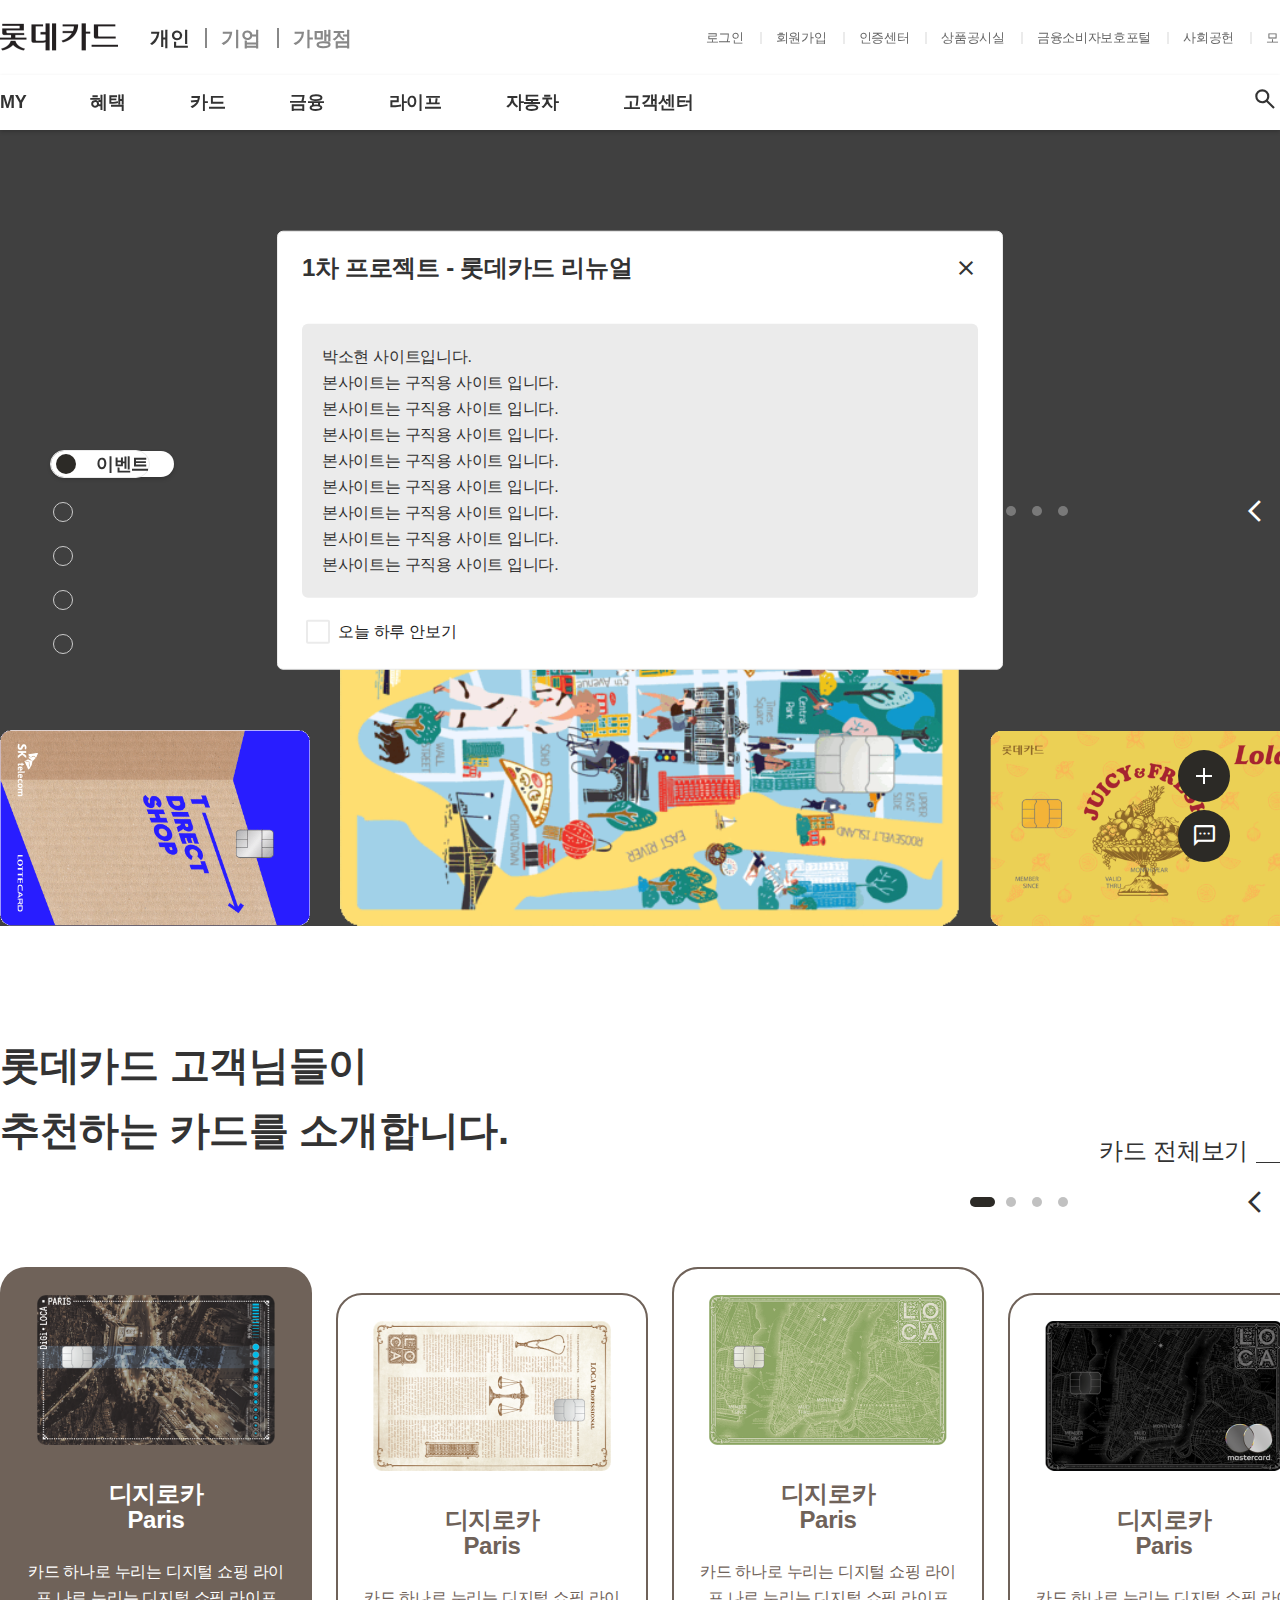
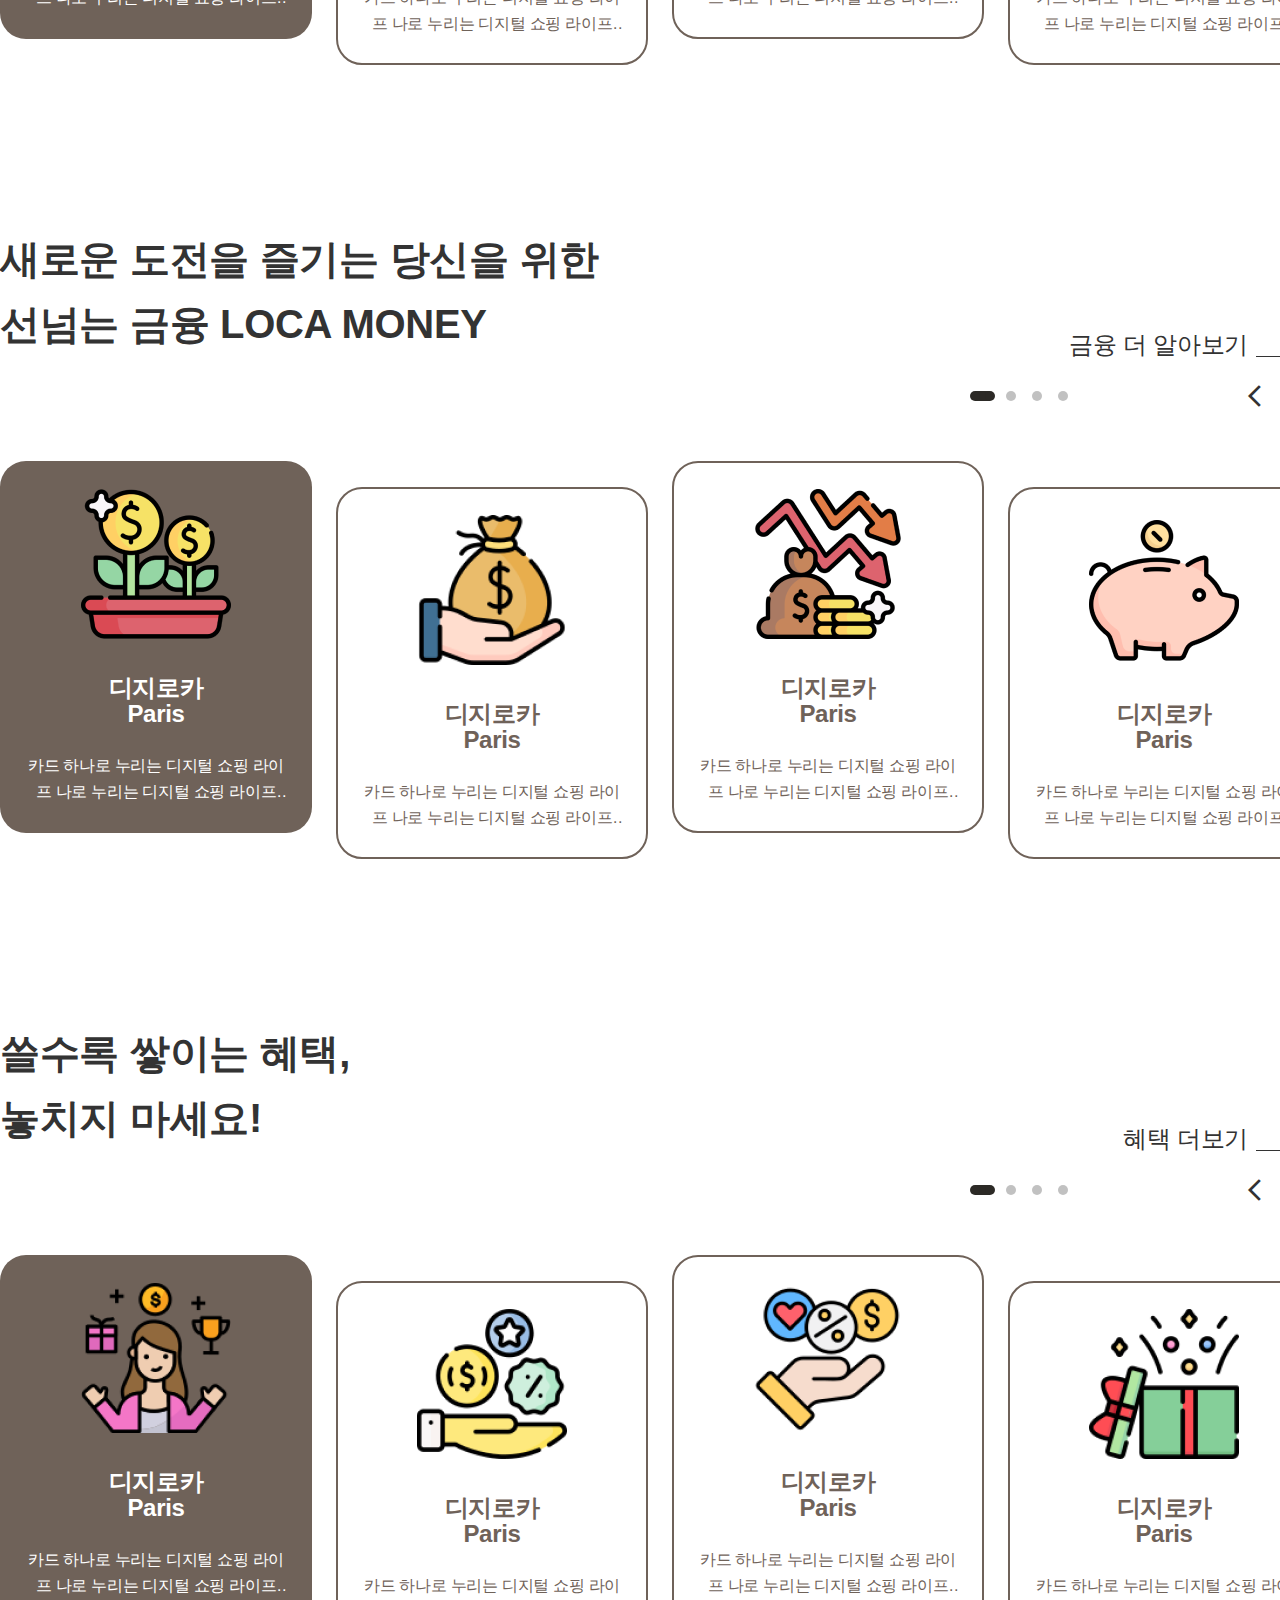
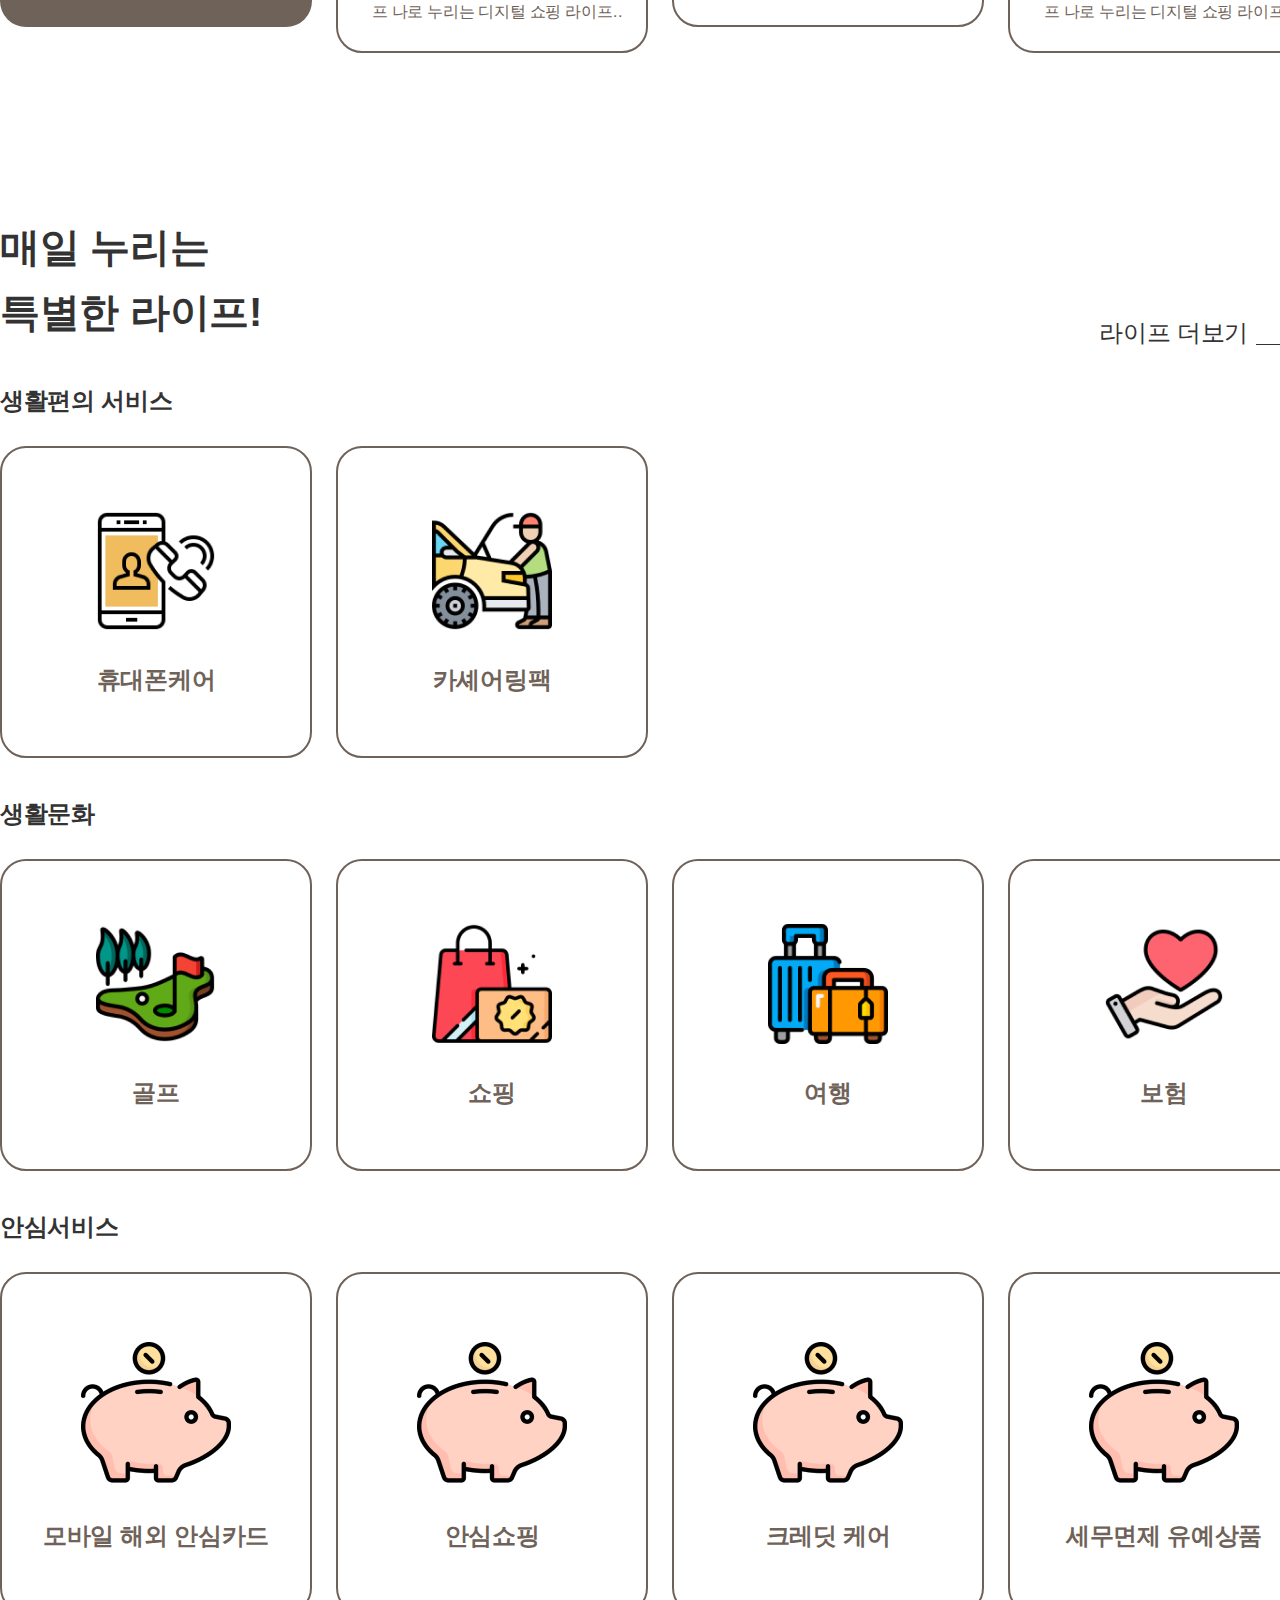
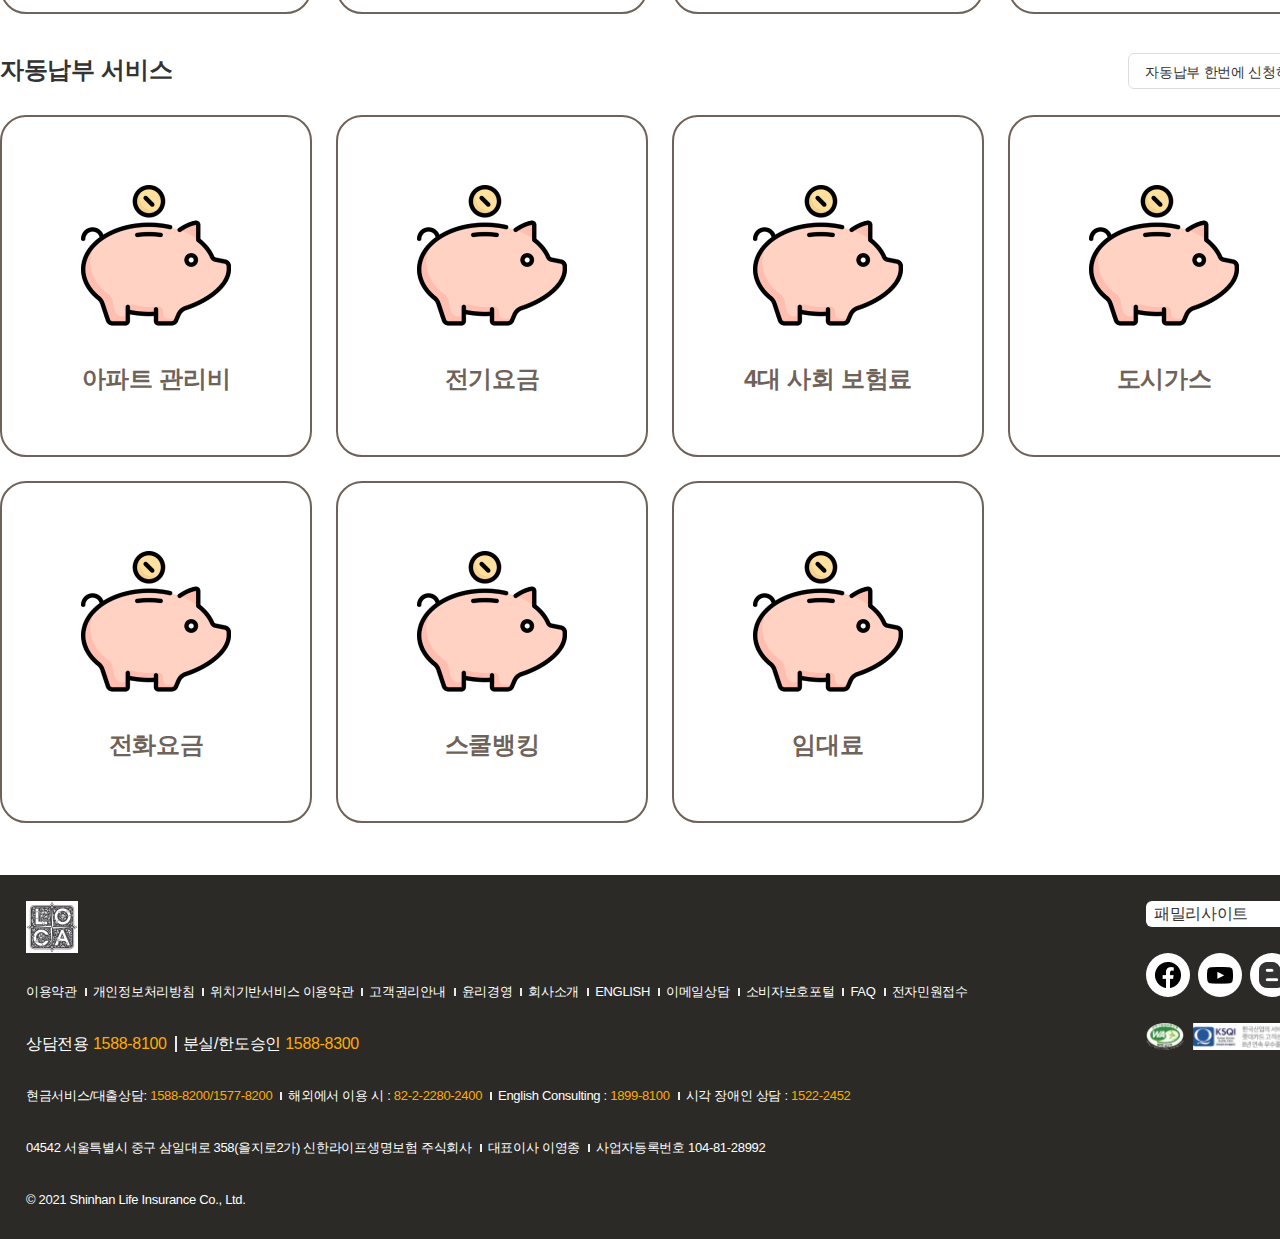
==== commit 66988b3d: "수정작업" ====
--- a/index.html
+++ b/index.html
@@ -30,6 +30,10 @@
   <meta name="msapplication-TileImage" content="img/favi/ms-icon-144x144.png">
   <meta name="theme-color" content="#ffffff">
 </head>
+<div id="skipNavi">
+    <a href="#main">본문 바로가기</a>
+    <a href="#gnb">주메뉴 바로가기</a>
+</div>
 <body> <!--all-menu 클래스 일 때 wrapper display:none; -->  <!--src-open 클래스 일 때 dim처리 --> 
   <!-- 쿠키팝업(s) -->
   <div class="pop-wrap open cookie" id="pop-wrap01" style="display:block;">
@@ -120,7 +124,7 @@
       <!-- header 상단 (e) -->
 
       <!-- header 하단 (s) -->
-      <div class="gnb-area">
+      <div class="gnb-area" id="gnb">
         <nav class="gnb-wrap container">
           <ul class="menu-list">
             <li> <!-- on 클래스 들어 왔을 때 sub-area block-->
@@ -766,6 +770,7 @@
                 <span class="blind">검색</span>
               </button>
             </div>
+            <ul class="search-results" id="search-results"></ul>
           </div>
           <div class="search-suggest-area">
             <div class="recom-search">
@@ -874,7 +879,7 @@
       <!-- 검색 영역 (e) -->
     </header>
     <!-- header (e) -->
-    <main>
+    <main id="main">
       <nav class="scroll-navi">
         <ul class="menu-list">
           <li class="on">
@@ -982,10 +987,10 @@
           </div>
           <div class="control-area white"> <!--white 클래스 배너에서만 넣기-->
             <div class="indicator">
-              <button type="button" class="bullet">
+              <button type="button" class="bullet active">
                 <span class="blind">첫번쨰 슬라이드</span>  <!-- blind 스크립트로 넣어야함 -->
               </button>
-              <button type="button" class="bullet active"> <!-- active 스크립트 작업해야함 -->
+              <button type="button" class="bullet"> <!-- active 스크립트 작업해야함 -->
                 <span class="blind">두번째 슬라이드</span>
               </button>
               <button type="button" class="bullet">
@@ -1016,8 +1021,8 @@
           
           <div class="slide-wrapper">
             <div class="slide-items">
-              <ul class="slide-list item-list card">
-                <li>
+              <ul class="slide-list item-list card ani">
+                <li class="on">
                   <a href="#" class="info-box">
                     <div class="img-wrap">
                       <img src="img/img_card_01.png" alt="">
@@ -1031,7 +1036,7 @@
                     <button type="button" class="btn-link-card">카드비교함 담기</button>
                   </div>
                 </li>
-                <li class="on"> <!-- on클래스 스크립트 작업  / li:hover시 on클래스 빠짐 -->
+                <li> <!-- on클래스 스크립트 작업  / li:hover시 on클래스 빠짐 -->
                   <a href="#" class="info-box">
                     <div class="img-wrap">
                       <img src="img/img_card_02.png" alt=""> 
@@ -1090,14 +1095,17 @@
               </div>
               <div class="control-area">
                 <div class="indicator">
-                  <button type="button" class="bullet">
+                  <button type="button" class="bullet active">
                     <span class="blind">첫번쨰 슬라이드</span>  <!-- blind 스크립트로 넣어야함 -->
                   </button>
-                  <button type="button" class="bullet active"> <!-- active 스크립트 작업해야함 -->
+                  <button type="button" class="bullet"> <!-- active 스크립트 작업해야함 -->
                     <span class="blind">두번째 슬라이드</span>
                   </button>
                   <button type="button" class="bullet">
                     <span class="blind">세번째 슬라이드</span>
+                  </button>
+                  <button type="button" class="bullet">
+                    <span class="blind">네번째 슬라이드</span>
                   </button>
                 </div>
                 <button type="button" class="stop">
@@ -1124,8 +1132,8 @@
           
           <div class="slide-wrapper">
             <div class="slide-items">
-              <ul class="slide-list item-list">
-                <li>
+              <ul class="slide-list item-list ani">
+                <li class="on">
                   <a href="#" class="info-box">
                     <div class="img-wrap">
                       <img src="img/img_loan_01.png" alt="">
@@ -1136,7 +1144,7 @@
                     </div>
                   </a>
                 </li>
-                <li class="on"> <!-- on클래스 스크립트 작업  / li:hover시 on클래스 빠짐 -->
+                <li> <!-- on클래스 스크립트 작업  / li:hover시 on클래스 빠짐 -->
                   <a href="#" class="info-box">
                     <div class="img-wrap">
                       <img src="img/img_loan_02.png" alt="">
@@ -1186,14 +1194,17 @@
               </div>
               <div class="control-area">
                 <div class="indicator">
-                  <button type="button" class="bullet">
+                  <button type="button" class="bullet active">
                     <span class="blind">첫번쨰 슬라이드</span>  <!-- blind 스크립트로 넣어야함 -->
                   </button>
-                  <button type="button" class="bullet active"> <!-- active 스크립트 작업해야함 -->
+                  <button type="button" class="bullet"> <!-- active 스크립트 작업해야함 -->
                     <span class="blind">두번째 슬라이드</span>
                   </button>
                   <button type="button" class="bullet">
                     <span class="blind">세번째 슬라이드</span>
+                  </button>
+                  <button type="button" class="bullet">
+                    <span class="blind">네번째 슬라이드</span>
                   </button>
                 </div>
                 <button type="button" class="stop">
@@ -1214,13 +1225,13 @@
 
       <div class="section container" id="section-4">
         <div class="inner">
-          <div class="tit-area main"> 
+          <div class="tit-area main ani"> 
             <h2 class="main-tit">쓸수록 쌓이는 혜택, <br> 놓치지 마세요!</h2>
           </div>
           <div class="slide-wrapper">
             <div class="slide-items">
-              <ul class="slide-list item-list">
-                <li>
+              <ul class="slide-list item-list ani">
+                <li class="on">
                   <a href="#" class="info-box">
                     <div class="img-wrap">
                       <img src="img/img_benefit_01.png" alt="">
@@ -1231,7 +1242,7 @@
                     </div>
                   </a>
                 </li>
-                <li class="on"> <!-- on클래스 스크립트 작업  / li:hover시 on클래스 빠짐 -->
+                <li> <!-- on클래스 스크립트 작업  / li:hover시 on클래스 빠짐 -->
                   <a href="#" class="info-box">
                     <div class="img-wrap">
                       <img src="img/img_benefit_02.png" alt=""> 
@@ -1281,14 +1292,17 @@
               </div>
               <div class="control-area">
                 <div class="indicator">
-                  <button type="button" class="bullet">
+                  <button type="button" class="bullet active">
                     <span class="blind">첫번쨰 슬라이드</span>  <!-- blind 스크립트로 넣어야함 -->
                   </button>
-                  <button type="button" class="bullet active"> <!-- active 스크립트 작업해야함 -->
+                  <button type="button" class="bullet"> <!-- active 스크립트 작업해야함 -->
                     <span class="blind">두번째 슬라이드</span>
                   </button>
                   <button type="button" class="bullet">
                     <span class="blind">세번째 슬라이드</span>
+                  </button>
+                  <button type="button" class="bullet">
+                    <span class="blind">네번째 슬라이드</span>
                   </button>
                 </div>
                 <button type="button" class="stop">
@@ -1326,7 +1340,7 @@
                 </div>
               </a>
             </li>
-            <li class="on"> <!-- on클래스 스크립트 작업  / li:hover시 on클래스 빠짐 -->
+            <li> <!-- on클래스 스크립트 작업  / li:hover시 on클래스 빠짐 -->
               <a href="#" class="info-box">
                 <div class="img-wrap">
                   <img src="img/img_life_01_02.png" alt=""> 
@@ -1352,7 +1366,7 @@
                 </div>
               </a>
             </li>
-            <li class="on"> <!-- on클래스 스크립트 작업  / li:hover시 on클래스 빠짐 -->
+            <li> <!-- on클래스 스크립트 작업  / li:hover시 on클래스 빠짐 -->
               <a href="#" class="info-box">
                 <div class="img-wrap">
                   <img src="img/img_life_02_02.png" alt=""> 
@@ -1398,7 +1412,7 @@
                 </div>
               </a>
             </li>
-            <li class="on"> <!-- on클래스 스크립트 작업  / li:hover시 on클래스 빠짐 -->
+            <li> <!-- on클래스 스크립트 작업  / li:hover시 on클래스 빠짐 -->
               <a href="#" class="info-box">
                 <div class="img-wrap">
                   <img src="img/img_life_03_02.png" alt=""> 
@@ -1445,7 +1459,7 @@
                 </div>
               </a>
             </li>
-            <li class="on"> <!-- on클래스 스크립트 작업  / li:hover시 on클래스 빠짐 -->
+            <li> <!-- on클래스 스크립트 작업  / li:hover시 on클래스 빠짐 -->
               <a href="#" class="info-box">
                 <div class="img-wrap">
                   <img src="img/img_life_04_02.png" alt=""> 
--- a/css/layout.css
+++ b/css/layout.css
@@ -57,6 +57,10 @@
 .search-contain .search-suggest-area {display:flex; margin-top:20px;}
 .search-contain .search-suggest-area > div {flex:1 1 50%; display:flex; flex-direction:column; gap:26px;}
 .search-contain .search-suggest-area .tit {font-size:20px; font-weight:700;}
+
+.search-results {list-style:none; padding:0; max-height: 200px; overflow-y:auto; border:1px solid #ebebeb; border-radius:6px;}
+.search-results li {padding: 8px;cursor: pointer; font-size:20px; line-height:26px;}
+.search-results li:hover {background-color: #f0f0f0;}
 
 /* 디폴트 num-list 변경 */
 .search-contain .search-suggest-area .num-list {display:flex; flex-direction:column; gap:16px;}
--- a/css/common.css
+++ b/css/common.css
@@ -63,6 +63,7 @@
 /* 버튼 */
 /* control-area 활용해서 수정 */
 .slide-wrapper {position:relative; padding-top:78px;}
+.slide-wrapper .slide-items {overflow: hidden;}
 .slide-wrapper .btn-area {position:absolute; top:0; right:0; padding:0; height:26px; line-height:26px; border:0;}
 .slide-wrapper .btn-area > button {width:26px; height:26px; margin-left:16px;}
 .slide-wrapper .btn-area.white >button {color:#fff;}
@@ -83,7 +84,8 @@
 .slide-wrapper .indicator .stop:after {content:''; position:absolute;}
 
 /* 아이템 리스트(공통) */
-.item-list {display:flex; gap:24px; flex-wrap:wrap;}
+.item-list {display:flex; gap:24px; flex-wrap:wrap; position:relative; left:0;}
+.item-list.ani {transition:left 0.5s;}
 .item-list > li {position:relative;}
 .item-list .info-box {display:flex; flex-direction:column; justify-content: space-evenly; align-items:center; gap:36px; width:312px; padding:63px 0; border:2px solid #6F6259; border-radius:26px; color:#6F6259;}
 /* .item-list li:hover {background-color:rgba(51, 51, 51, 1); border-radius:16px;} */
@@ -96,7 +98,7 @@
 
 /* 아이템 리스트 + 슬라이드 리스트(공통) */
 .slide-list.item-list {flex-wrap:nowrap;}
-.slide-list.item-list > li:nth-of-type(2n) {transform:translateY(30px);}
+.slide-list.item-list > li:nth-of-type(2n) {transform:translateY(26px);}
 .slide-list.item-list .info-box {min-height:368px; padding:26px;}
 
 /* 메인 배너 영역 */
@@ -140,7 +142,7 @@
 .popup .pop-body {padding:0 24px 24px;}
 
 /* 쿠키팝업 */
-.pop-wrap.cookie {}
+.pop-wrap.cookie.hide {display:none;}
 .pop-wrap.cookie .popup {top:50%; left:50%; transform:translate(-50%, -50%);}
 .pop-wrap.cookie .pop-body .inner {margin:20px 0; padding:20px; background-color:#ebebeb; border-radius:6px;}
 .pop-wrap.cookie .today-del-btn input[type="checkbox"] + label {display: inline-block; position: relative; padding-left: 32px; color: #222; font-size: 16px; line-height: 1.6; vertical-align: middle; cursor: pointer; z-index: 1;}
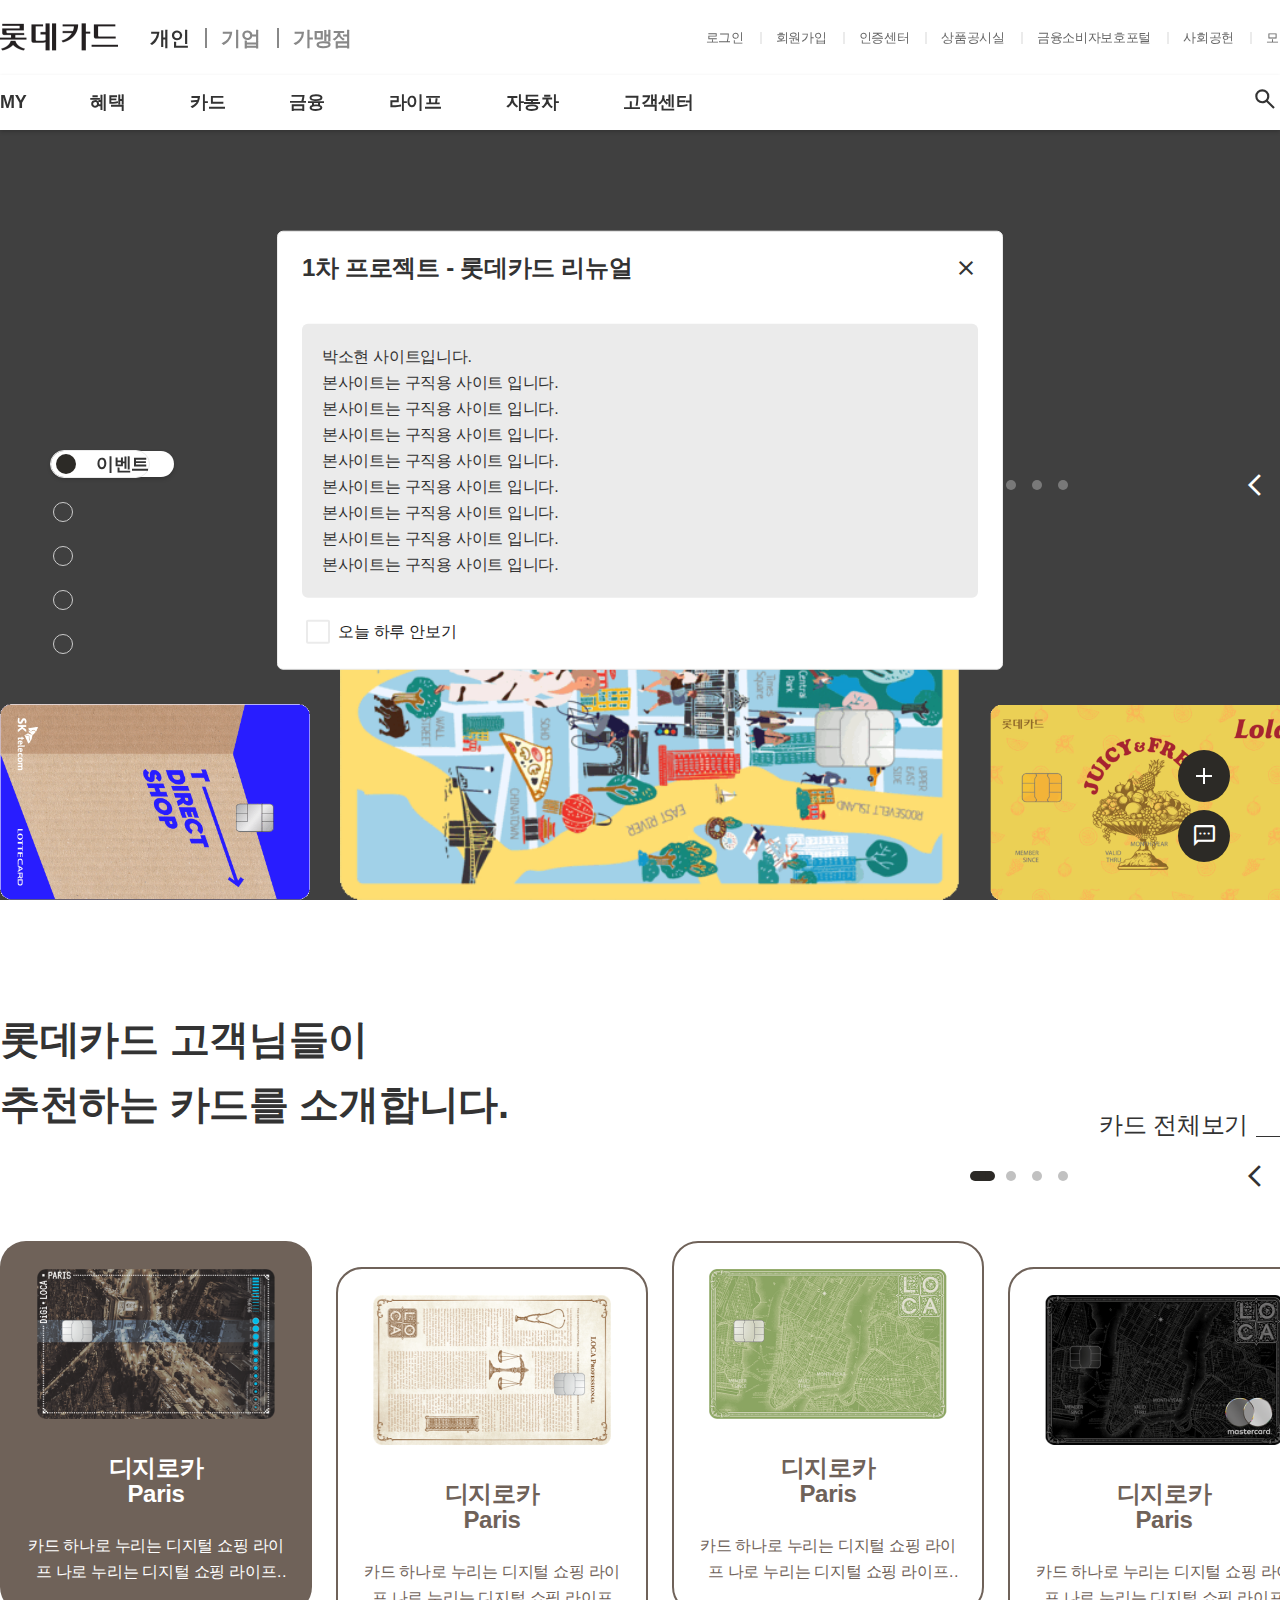
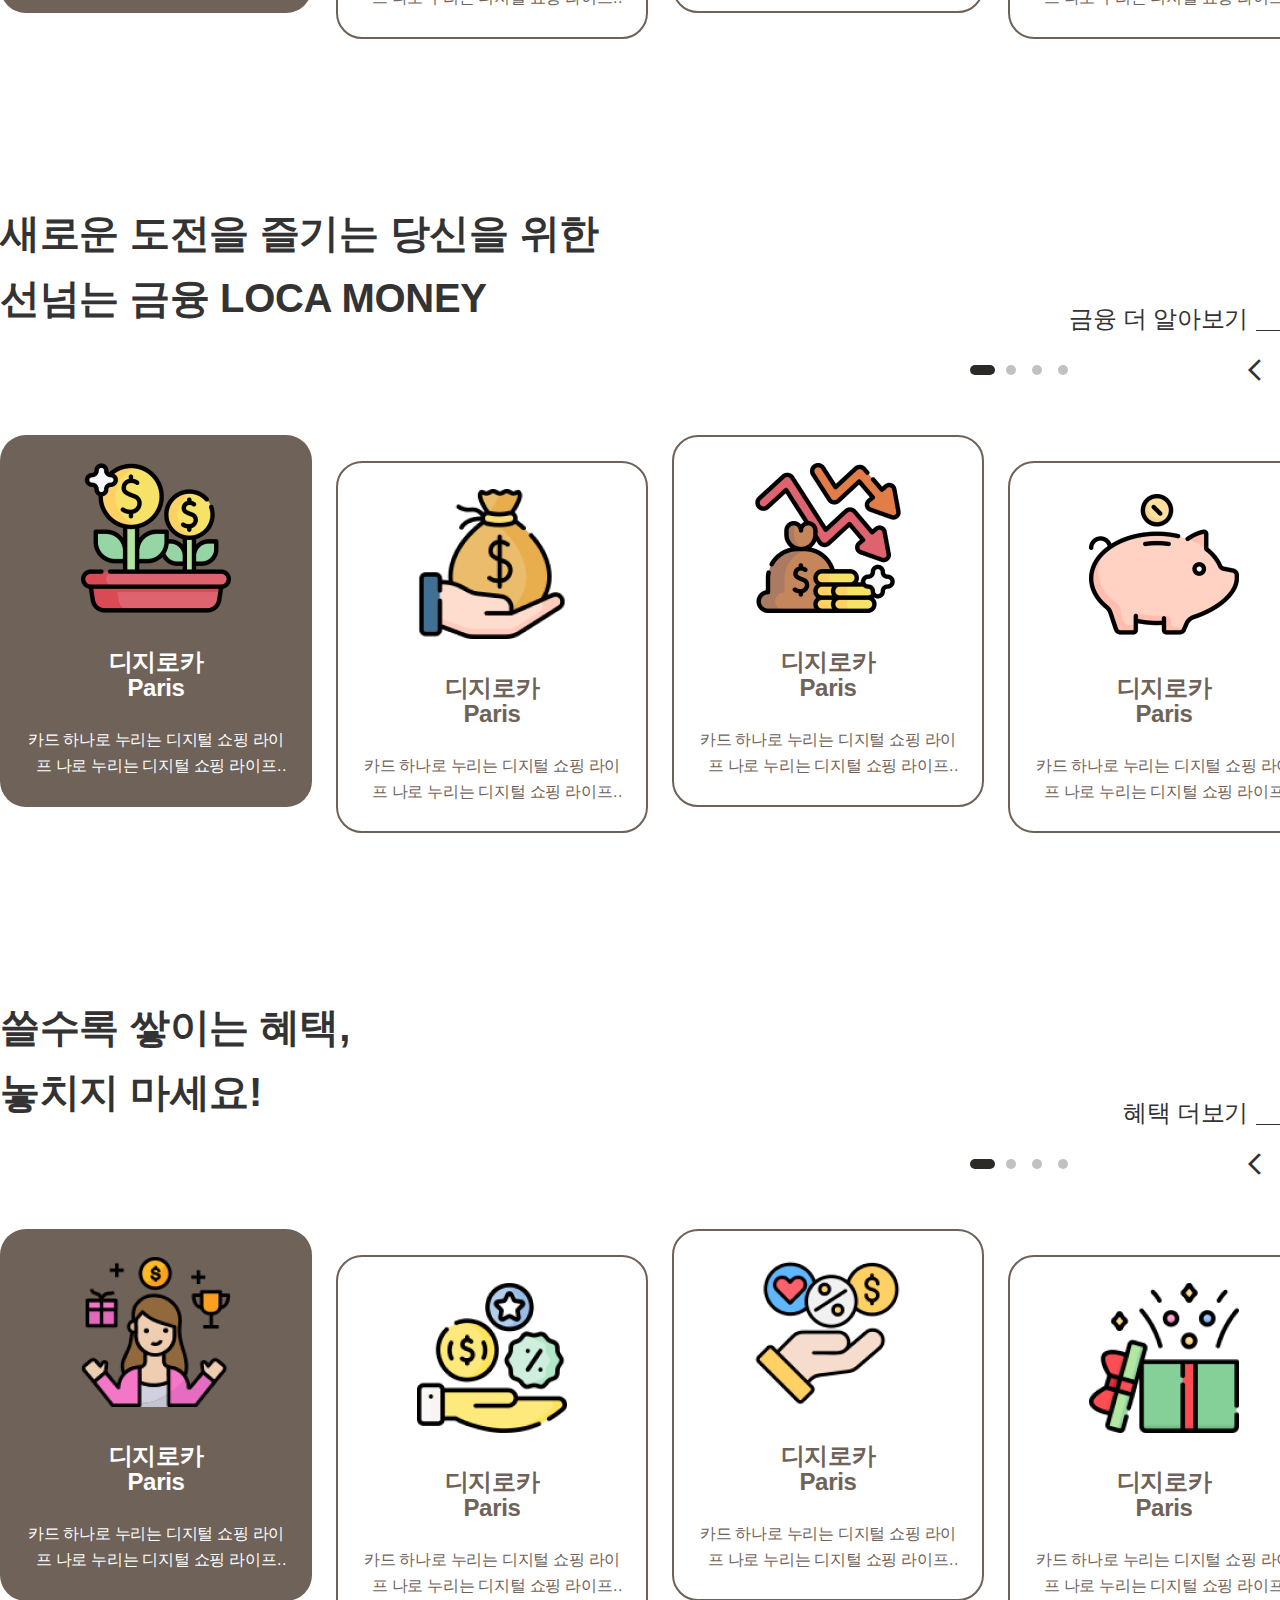
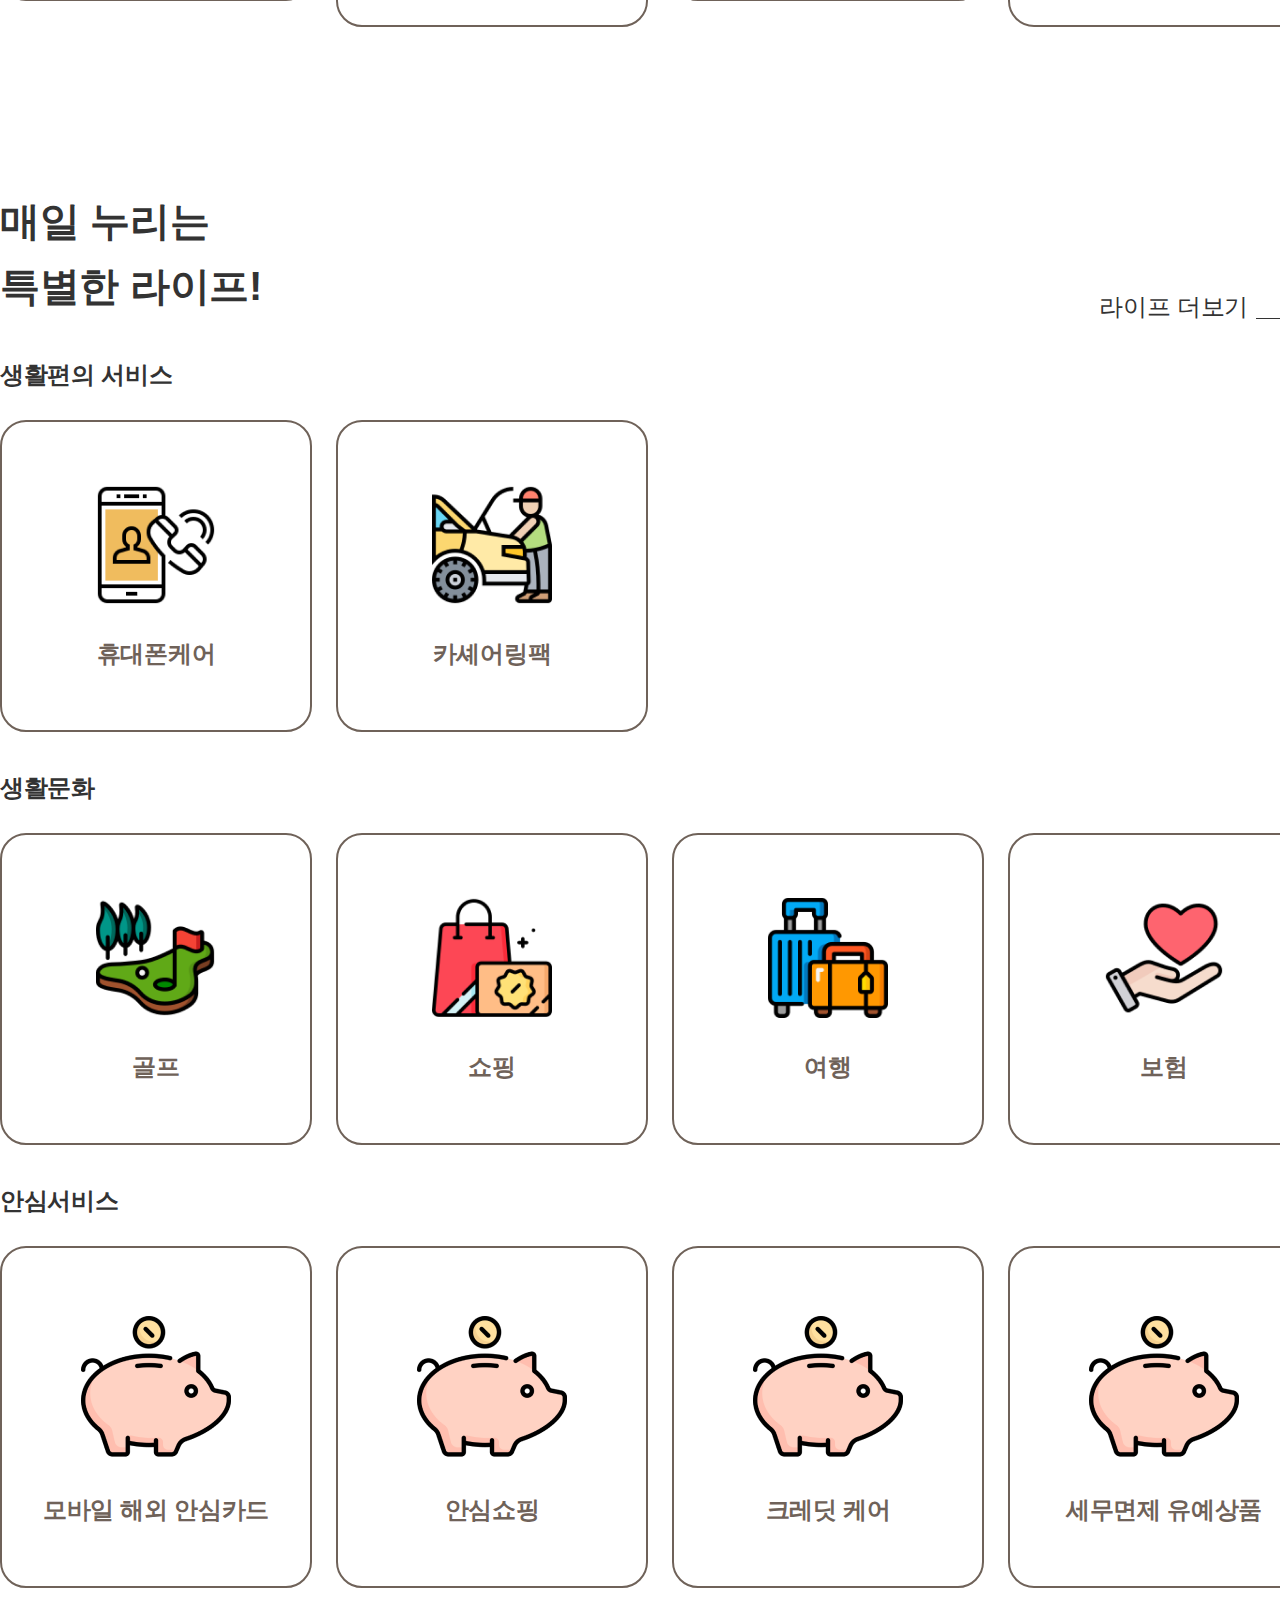
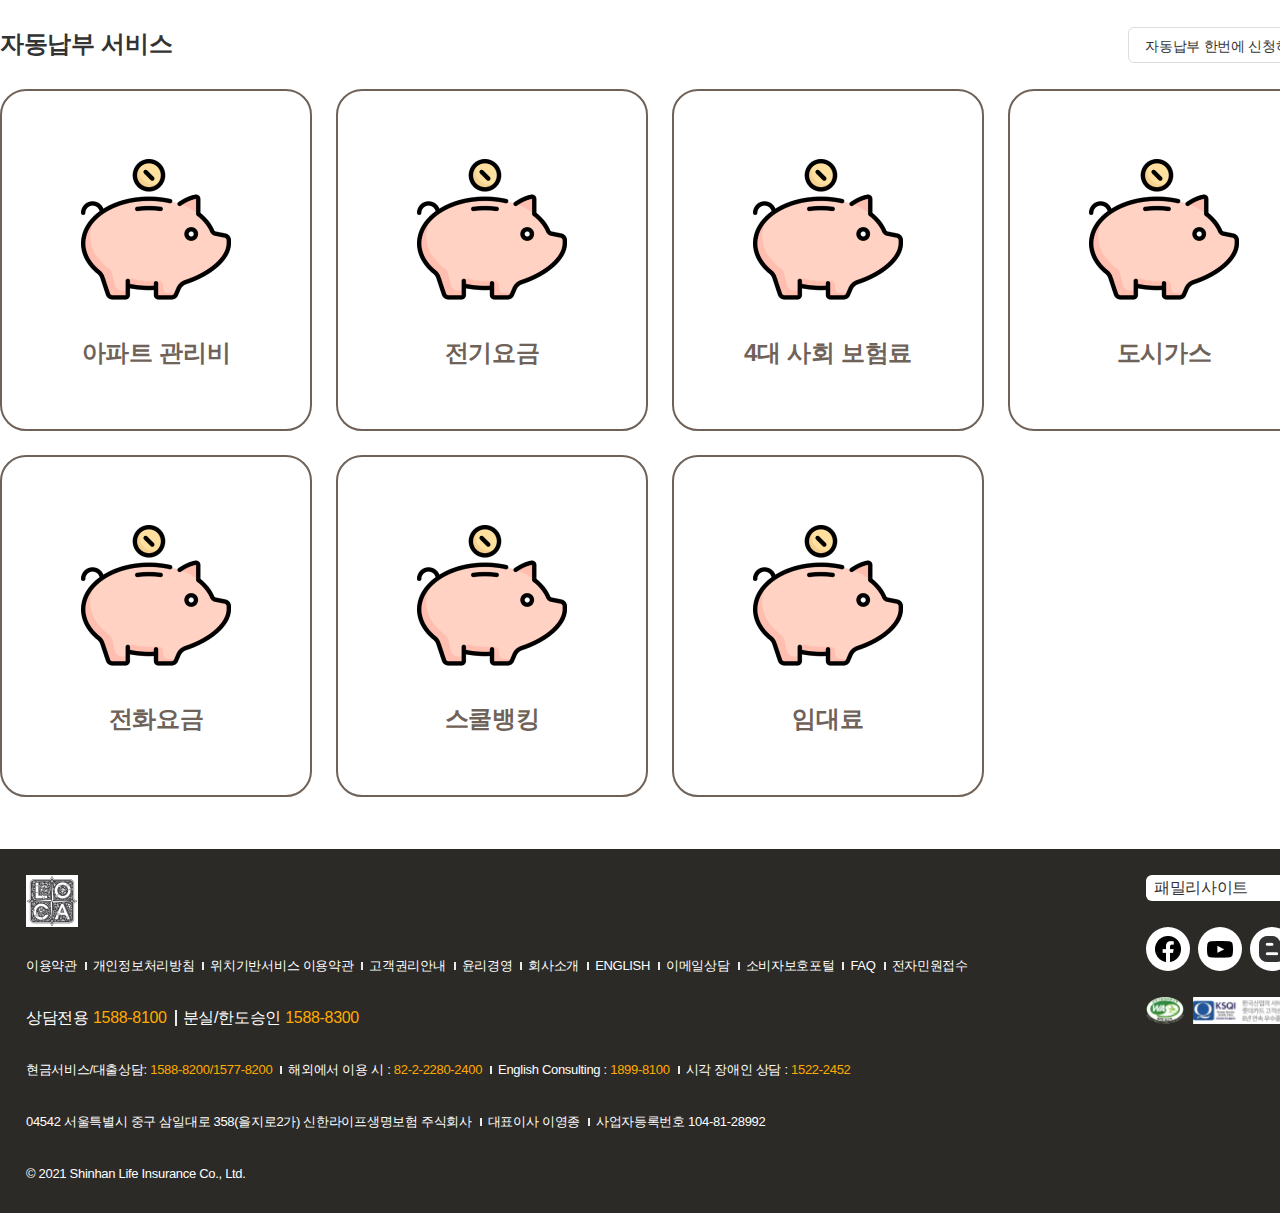
==== commit a6c2baa4: "웹표준" ====
--- a/index.html
+++ b/index.html
@@ -30,11 +30,11 @@
   <meta name="msapplication-TileImage" content="img/favi/ms-icon-144x144.png">
   <meta name="theme-color" content="#ffffff">
 </head>
-<div id="skipNavi">
+<body> <!--all-menu 클래스 일 때 wrapper display:none; -->  <!--src-open 클래스 일 때 dim처리 --> 
+  <div id="skipNavi">
     <a href="#main">본문 바로가기</a>
     <a href="#gnb">주메뉴 바로가기</a>
-</div>
-<body> <!--all-menu 클래스 일 때 wrapper display:none; -->  <!--src-open 클래스 일 때 dim처리 --> 
+  </div>
   <!-- 쿠키팝업(s) -->
   <div class="pop-wrap open cookie" id="pop-wrap01" style="display:block;">
     <div class="popup">
@@ -62,7 +62,7 @@
           </div>
           <button type="button" class="btn-close" onclick="popupClose('#pop-wrap01')">
             <span class="blind">팝업 닫기</span>
-            <span class="material-symbols-outlined ico-font" class="ico-font" aria-hidden="true">
+            <span class="material-symbols-outlined ico-font" aria-hidden="true">
               close
             </span>
           </button>
@@ -2512,7 +2512,7 @@
           </div>
           <button type="button" class="btn-close" onclick="popupClose('#pop-wrap02')">
             <span class="blind">팝업 닫기</span>
-            <span class="material-symbols-outlined ico-font" class="ico-font" aria-hidden="true">
+            <span class="material-symbols-outlined ico-font" aria-hidden="true">
               close
             </span>
           </button>
--- a/css/layout.css
+++ b/css/layout.css
@@ -1,4 +1,9 @@
 @charset "utf-8";
+
+/* skipNavi */
+#skipNavi a {display:block; position:fixed; top:0; left:0; width:100%; height:0; background-color:#2b64ce; color:#fff; font-size:14px; font-weight:bold; line-height:1; text-align:center; overflow:hidden; z-index:9999;}
+#skipNavi a:focus,
+#skipNavi a:active {height:auto; margin-top:0; padding:10px 0px; z-index:99999;}
 
 /*================================================== header ==================================================*/
 header {position:fixed; top:0; left:0; right:0; z-index:9999; transition:top 0.2s ease-in-out;}
--- a/css/common.css
+++ b/css/common.css
@@ -63,7 +63,7 @@
 /* 버튼 */
 /* control-area 활용해서 수정 */
 .slide-wrapper {position:relative; padding-top:78px;}
-.slide-wrapper .slide-items {overflow: hidden;}
+.slide-wrapper .slide-items {overflow: hidden; cursor:grab;}
 .slide-wrapper .btn-area {position:absolute; top:0; right:0; padding:0; height:26px; line-height:26px; border:0;}
 .slide-wrapper .btn-area > button {width:26px; height:26px; margin-left:16px;}
 .slide-wrapper .btn-area.white >button {color:#fff;}
@@ -135,7 +135,7 @@
 
 /*==================================================  팝업 ==================================================*/
 .pop-wrap {display: none; }
-.popup { position:absolute; z-index:9999; width:726px; right:260px; top:260px;}
+.popup {position:fixed; z-index:9999; width:726px; right:260px; top:0;}
 .popup .pop-cont {position:relative; ;border:1px solid #EBEBEB; border-radius:6px; background-color:#fff;}
 .popup .pop-head {padding:24px;}
 .popup .pop-head .tit {font-size:24px; line-height:24px; font-weight:700;}
